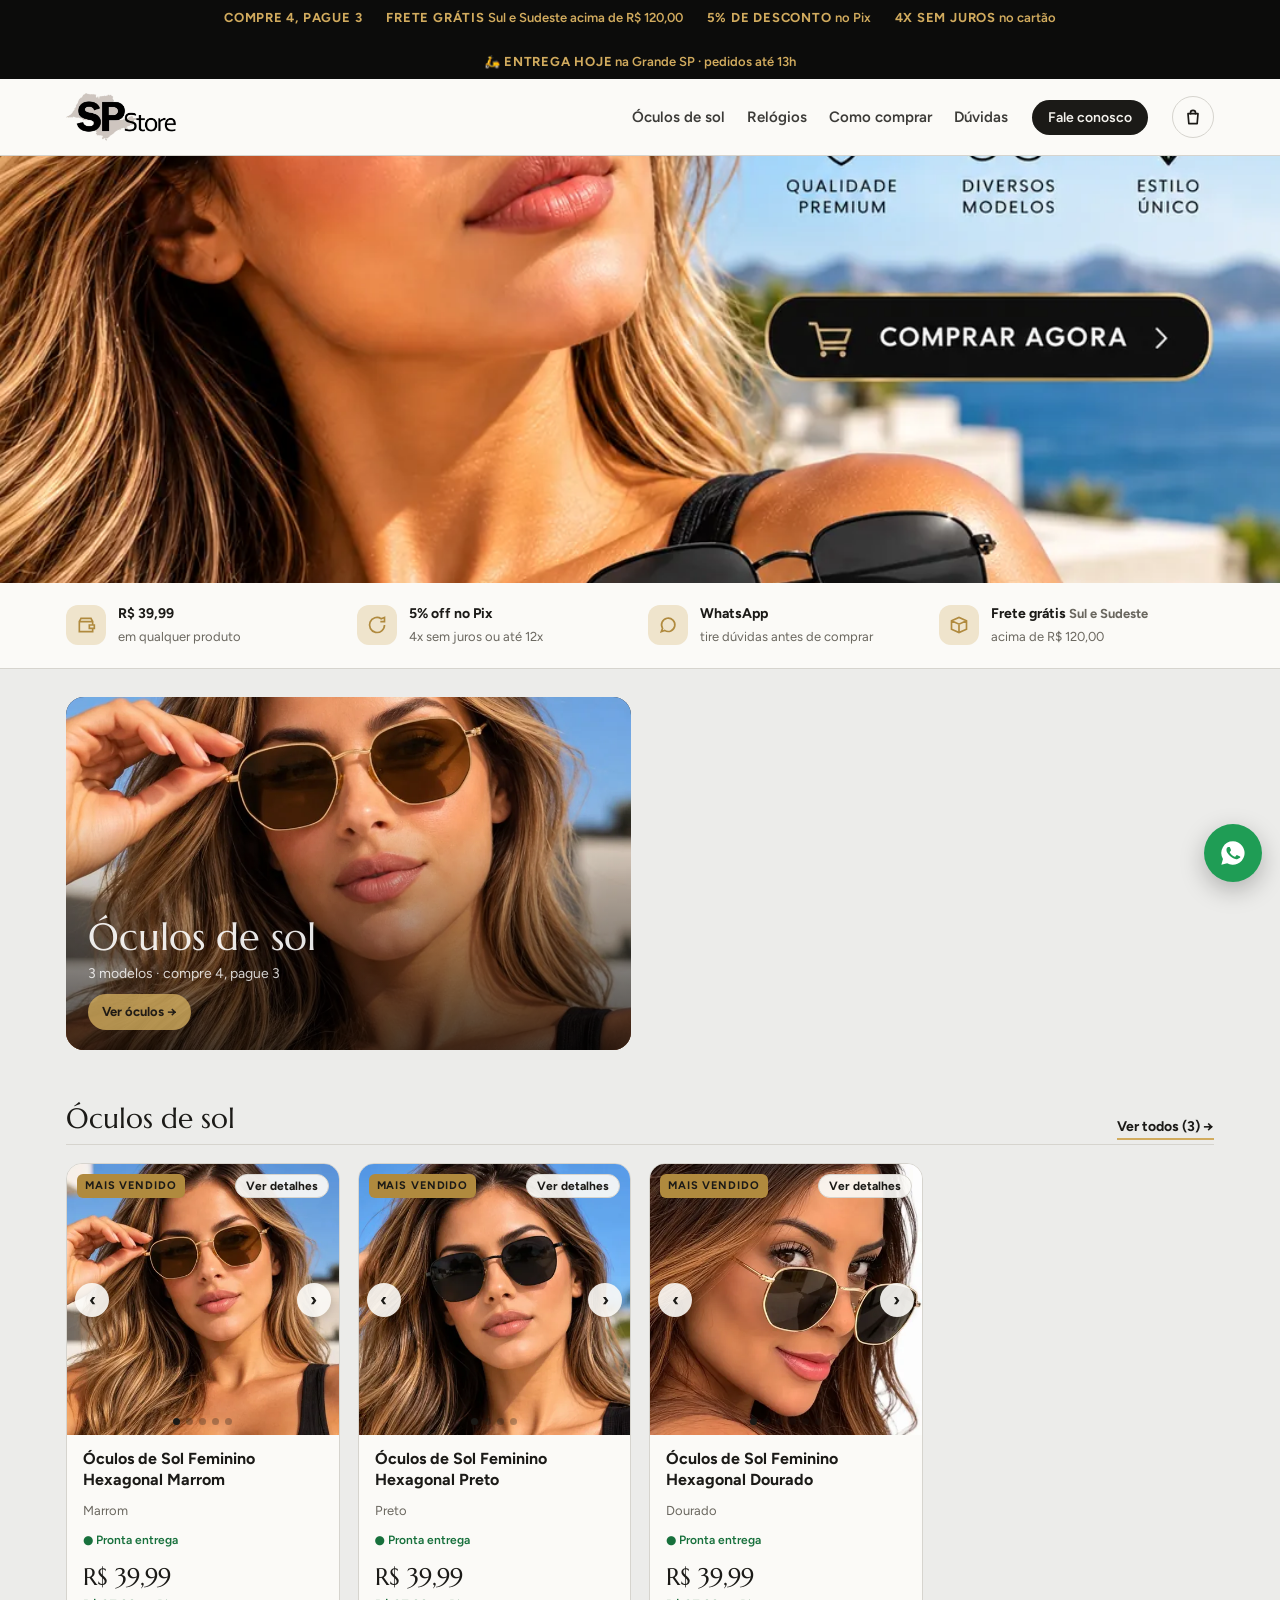
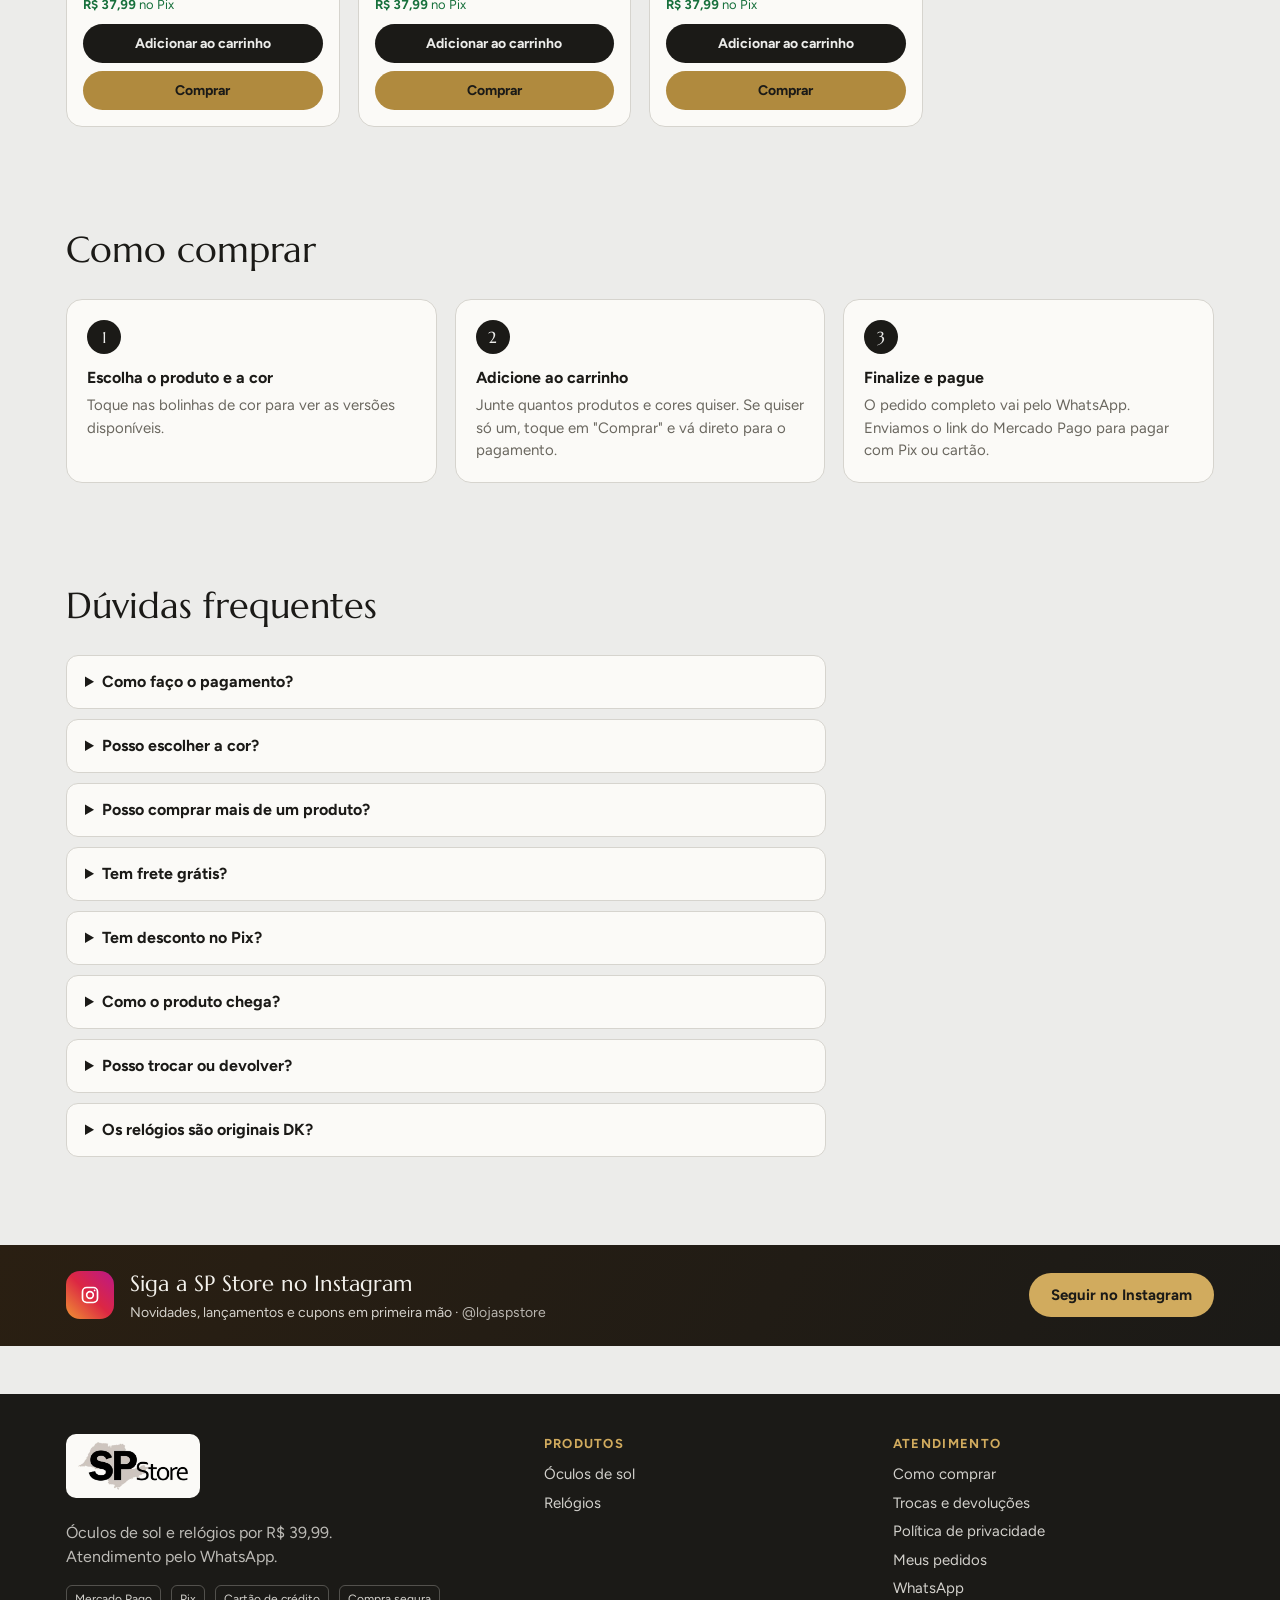
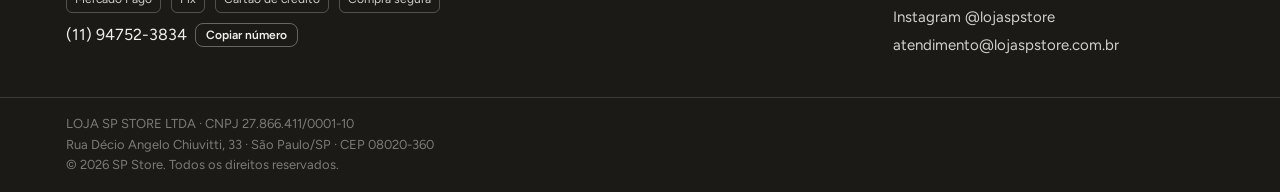
==== index.html @ 9c7d3100 "Corrige bloco preto vazio nas páginas sem banner (Óculos, Relógios) Co-Authored-By: Claude Opus 5.5 " ====
<!doctype html><html lang="pt-BR"><head><meta charset="utf-8"><meta name="viewport" content="width=device-width,initial-scale=1,viewport-fit=cover">
<title>SP Store · Óculos de sol e relógios femininos</title>
<meta name="google-site-verification" content="B6v3IkbSAvhs9wXTPbK4lom_cyYtGSuHYH7POgfs6L8" />
<meta name="description" content="Óculos de sol com proteção UV400 e relógios DK Original. Compre 4 e pague 3, 5% de desconto no Pix e frete grátis para Sul e Sudeste acima de R$ 120.">
<meta property="og:type" content="website">
<meta property="og:site_name" content="SP Store">
<link rel="icon" href="/favicon.ico" sizes="48x48">
<link rel="icon" type="image/png" href="/img/icone-192.png" sizes="192x192">
<link rel="apple-touch-icon" href="/img/icone-180.png">
<script type="application/ld+json">{"@context": "https://schema.org", "@graph": [{"@type": "Organization", "@id": "https://lojaspstore.com.br/#loja", "name": "SP Store", "alternateName": ["Loja SP Store", "SPSTORE"], "legalName": "LOJA SP STORE LTDA", "url": "https://lojaspstore.com.br/", "logo": "https://lojaspstore.com.br/img/icone-192.png", "image": "https://lojaspstore.com.br/img/logo.png", "email": "atendimento@lojaspstore.com.br", "telephone": "+55-11-94752-3834", "taxID": "27.866.411/0001-10", "address": {"@type": "PostalAddress", "streetAddress": "Rua Décio Angelo Chiuvitti, 33", "addressLocality": "São Paulo", "addressRegion": "SP", "postalCode": "08020-360", "addressCountry": "BR"}, "sameAs": ["https://www.instagram.com/lojaspstore/"]}, {"@type": "WebSite", "@id": "https://lojaspstore.com.br/#site", "name": "SP Store", "alternateName": "Loja SP Store", "url": "https://lojaspstore.com.br/", "inLanguage": "pt-BR", "publisher": {"@id": "https://lojaspstore.com.br/#loja"}}]}</script>
<meta property="og:title" content="SP Store · Óculos de sol e relógios femininos">
<meta property="og:description" content="Compre 4 e pague 3 · 5% off no Pix · Frete grátis Sul e Sudeste acima de R$ 120">
<meta property="og:image" content="https://lojaspstore.com.br/img/coleção-óculos_-estilo-ao-sol.webp">
<meta property="og:url" content="https://lojaspstore.com.br/">
<meta name="claude:viewport-fit-sides" content="cover">
<link rel="preconnect" href="https://fonts.googleapis.com"><link rel="preconnect" href="https://fonts.gstatic.com" crossorigin><link rel="preload" as="style" href="https://fonts.googleapis.com/css2?family=Marcellus&family=Figtree:wght@400;500;600;700&display=swap"><link rel="stylesheet" href="https://fonts.googleapis.com/css2?family=Marcellus&family=Figtree:wght@400;500;600;700&display=swap" media="print" onload="this.media='all'"><noscript><link rel="stylesheet" href="https://fonts.googleapis.com/css2?family=Marcellus&family=Figtree:wght@400;500;600;700&display=swap"></noscript>
<style>
/* Layout: estrutura de e-commerce (avisos > cabeçalho > banner > benefícios > vitrine > rodapé), identidade SP Store em cinza claro + dourado */
:root{
  --bg:#ececea; --surface:#fbfaf7; --ink:#1b1a17; --muted:#6a675f; --line:#d6d4ce;
  --gold:#b08a3e; --gold-soft:#efe4cc; --dark:#1b1a17; --on-dark:#f3f1ec; --wa:#1f9d55;
  --display:"Marcellus",Georgia,"Times New Roman",serif;
  --body:"Figtree",ui-sans-serif,system-ui,-apple-system,sans-serif;
}
@media (prefers-color-scheme:dark){:root:not([data-theme="light"]){
  --bg:#181816; --surface:#22211e; --ink:#efede7; --muted:#a29e94; --line:#36342f;
  --gold:#d1ab5e; --gold-soft:#3a3123; --dark:#0f0f0e; --on-dark:#f3f1ec; --wa:#2fbf6c; color-scheme:dark}}
:root[data-theme="dark"]{
  --bg:#181816; --surface:#22211e; --ink:#efede7; --muted:#a29e94; --line:#36342f;
  --gold:#d1ab5e; --gold-soft:#3a3123; --dark:#0f0f0e; --on-dark:#f3f1ec; --wa:#2fbf6c; color-scheme:dark}
*{box-sizing:border-box}
body{margin:0;background:var(--bg);color:var(--ink);font-family:var(--body);font-size:16px;line-height:1.5}
body::before{content:"";position:fixed;inset:0 0 auto;height:env(safe-area-inset-top,0px);z-index:10;background:#fbfaf7}
a{color:inherit}
.wrap{max-width:1180px;margin:0 auto;padding-left:max(16px,env(safe-area-inset-left,0px));padding-right:max(16px,env(safe-area-inset-right,0px))}
h1,h2,h3{font-family:var(--display);text-wrap:balance;margin:0}
:focus-visible{outline:2px solid var(--gold);outline-offset:2px}

/* avisos */
.ticker{overflow:hidden;background:#0c0c0b;color:#d1ab5e;font-size:13px;font-weight:600}
.ticker .wrap{display:flex;gap:24px;justify-content:center;flex-wrap:wrap;padding-block:8px;text-align:center}
@media (max-width:900px){.ticker .wrap{display:grid;place-items:center;min-height:36px;padding-block:6px}
  .ticker .wrap>span{grid-area:1/1;max-width:100%;opacity:0;visibility:hidden;transition:opacity .4s,visibility 0s .4s}
  .ticker .wrap>span.on{opacity:1;visibility:visible;transition:opacity .4s,visibility 0s}}
.ticker b{letter-spacing:.06em;text-transform:uppercase}

/* cabeçalho */
html{scroll-padding-top:130px}
.topo-fixo{position:sticky;top:0;z-index:9;transform:translateZ(0);-webkit-transform:translateZ(0);padding-top:env(safe-area-inset-top,0px);background:#0c0c0b}
header{background:#fbfaf7;color:#1b1a17;border-bottom:1px solid #d6d4ce}
header .wrap{display:flex;align-items:center;gap:24px;padding-block:14px}
.logo{display:flex;align-items:center;gap:10px;text-decoration:none}
.logo-mark{width:38px;height:38px;border-radius:50%;border:2px solid #d1ab5e;display:grid;place-items:center;font-family:var(--display);font-weight:400;font-size:14px;color:#d1ab5e}
.logo-name{font-family:var(--display);font-weight:400;font-size:22px;letter-spacing:.02em}
nav{display:flex;gap:22px;margin-left:auto;font-weight:600;font-size:15px}
nav a{text-decoration:none;opacity:.85}
nav a:hover{opacity:1;color:#8a6a2c}
.logo-img{height:48px;width:auto;display:block}
.logo-foot{display:inline-block;background:#fbfaf7;border-radius:10px;padding:8px 12px}
.cart-btn{background:#1b1a17;color:#f3f1ec;border:0;border-radius:999px;padding:9px 16px;font:600 14px var(--body);text-decoration:none;white-space:nowrap}
@media (max-width:720px){nav{display:none}.cart-btn{margin-left:auto}
@media (max-width:520px){header .wrap{gap:10px}.cart-btn{padding:8px 12px;font-size:13px}.logo-img{max-width:110px;height:auto}.ticker{font-size:12px}}
@media (max-width:370px){.cart-btn{display:none}.acct{margin-left:auto}}}

/* banner */
.hero{background:var(--dark);color:var(--on-dark);overflow:hidden}
.hero .wrap{display:grid;grid-template-columns:1.1fr 1fr;align-items:center;gap:32px;padding-block:48px 56px}
.eyebrow{font-size:12px;font-weight:700;letter-spacing:.14em;text-transform:uppercase;color:#d1ab5e}
.hero h1{font-size:clamp(36px,6vw,68px);line-height:1;font-weight:400;margin:12px 0 16px}
.hero h1 em{font-style:normal;color:#d1ab5e}
.hero p{max-width:44ch;opacity:.8;margin:0 0 24px}
.hero-ctas{display:flex;gap:12px;flex-wrap:wrap}
.btn{display:inline-flex;align-items:center;gap:8px;border-radius:999px;padding:13px 22px;font:700 15px var(--body);text-decoration:none;border:0;cursor:pointer}
.btn-gold{background:#d1ab5e;color:#1b1a17}
.btn-ghost{border:1.5px solid rgba(243,241,236,.4);color:var(--on-dark)}
.price-tag{position:relative;justify-self:center;width:min(360px,100%);aspect-ratio:1;border-radius:50%;background:radial-gradient(circle at 35% 30%,#3a3428,#1b1a17 70%);display:grid;place-items:center;max-width:100%}
.price-tag svg{width:72%}
.stamp{position:absolute;right:0;top:6%;background:#d1ab5e;color:#1b1a17;border-radius:50%;width:112px;height:112px;display:grid;place-items:center;text-align:center;font-family:var(--display);font-weight:400;line-height:1;transform:rotate(10deg)}
.stamp small{display:block;font:600 11px var(--body);letter-spacing:.08em;text-transform:uppercase}
.stamp span{font-size:26px}
@media (max-width:760px){.hero .wrap{grid-template-columns:1fr;padding-block:36px 40px}.price-tag{width:min(280px,100%)}.stamp{width:92px;height:92px}.stamp span{font-size:21px}}
.hero-img{display:block;background:var(--dark);line-height:0}
.hero-img img{display:block;width:100%;height:auto;max-width:100%}
/* espaço do banner reservado antes da imagem chegar (1920x640 no computador, 1080x1080 no celular): a página não pula */
.hero-img[hidden]{display:none}
.hero-img img[src]{aspect-ratio:3/1;object-fit:cover}
@media (max-width:760px){.hero-img img[src]{aspect-ratio:1/1}}

/* benefícios */
.perks{border-bottom:1px solid var(--line);background:var(--surface)}
.perks .wrap{display:grid;grid-template-columns:repeat(4,1fr);gap:16px;padding-block:20px}
.perk{display:flex;gap:12px;align-items:center}
.perk-ic{flex:none;width:40px;height:40px;border-radius:12px;background:var(--gold-soft);color:var(--gold);display:grid;place-items:center}
.perk b{display:block;font-size:14px}
.perk span{font-size:13px;color:var(--muted)}
@media (max-width:820px){.perks .wrap{grid-template-columns:repeat(2,1fr)}}
@media (max-width:420px){.perks .wrap{grid-template-columns:1fr}}

/* vitrine */
section.shop{padding-block:48px}
.sec-head{display:flex;justify-content:space-between;align-items:end;gap:16px;flex-wrap:wrap;margin-bottom:22px}
.sec-head h2{font-size:clamp(26px,3.4vw,36px);font-weight:400}
.nota{display:inline-flex;align-items:center;gap:4px;font-size:13px;color:var(--ink);text-decoration:none;font-weight:600;margin-top:-2px}
.nota small{color:var(--muted);font-weight:500}
.nota.g{font-size:14px;margin:2px 0 4px}
.st{color:#b08a3e;letter-spacing:1px}
.pd-av .av-top{display:flex;align-items:center;gap:12px;margin-bottom:10px}
.pd-av .av-top b{font-family:var(--display);font-weight:400;font-size:34px;line-height:1}
.pd-av .av-top span{display:grid}
.pd-av .av-top small{font-size:12px;color:var(--muted)}
.av-list{list-style:none;margin:0;padding:0;display:grid;gap:12px}
.av-list li{border-top:1px solid var(--line);padding-top:10px}
.av-list p{margin:4px 0;font-size:14px}
.av-list small{font-size:12px;color:var(--muted)}
.av-list .ok{color:#17703c}
.conf{padding-block:22px 0}
.conf .wrap{display:flex;gap:12px;flex-wrap:wrap}
.cf{flex:1 1 230px;display:flex;gap:12px;align-items:center;background:var(--surface);border:1px solid var(--line);border-radius:14px;padding:12px 14px}
.cf-ic{flex:none;width:40px;height:40px;border-radius:50%;background:var(--gold-soft);color:#8a6a2c;display:grid;place-items:center;font-weight:800;font-size:13px}
.cf-ic.ml{background:#fff159;color:#2d3277}
.cf-ic:not(.ml){font-size:16px}
.cf b{display:block;font-size:14px}
.cf span{font-size:13px;color:var(--muted)}
.cf a{color:var(--ink)}
.ig-band{background:linear-gradient(120deg,#2a1f12,#1b1a17);color:#f3f1ec;margin-top:40px}
.ig-band .wrap{display:flex;align-items:center;gap:16px;flex-wrap:wrap;padding-block:22px}
.ig-band .ig-ic{width:48px;height:48px;border-radius:14px;display:grid;place-items:center;background:linear-gradient(45deg,#f09433,#dc2743,#bc1888);color:#fff;flex:none}
.ig-band b{display:block;font-family:var(--display);font-weight:400;font-size:22px}
.ig-band span{font-size:14px;opacity:.85}
.ig-band .btn{margin-left:auto}
@media (max-width:640px){.ig-band .btn{margin-left:0;width:100%;justify-content:center}}
.ig-band+footer{margin-top:0}
.cats{padding-block:28px 0}
.cats .wrap{display:grid;grid-template-columns:1fr 1fr;gap:18px}
@media (max-width:640px){.cats .wrap{gap:10px}}
nav a[aria-current="page"]{color:#b08a3e}
/* banners da vitrine na página inicial (acima de Óculos e de Relógios) */
.hb2{grid-column:1/-1;display:grid;grid-template-columns:1fr 1fr;gap:16px;margin:4px 0 6px}
.hb2 a,.hb1{display:block;border-radius:16px;overflow:hidden;background:var(--dark);line-height:0}
.hb2 img{display:block;width:100%;height:auto;aspect-ratio:12/5;object-fit:cover}
.hb1{grid-column:1/-1;margin:4px 0 6px}
.hb1 img{display:block;width:100%;height:auto;aspect-ratio:16/5;object-fit:cover}
.hb2 a:hover img,.hb1:hover img{opacity:.94}
@media (max-width:760px){.hb2{grid-template-columns:1fr;gap:12px}.hb1 img{aspect-ratio:1/1}}
.cat-tile{position:relative;display:block;border-radius:18px;overflow:hidden;aspect-ratio:16/10;background:var(--dark);color:#fff;text-decoration:none;isolation:isolate}
@media (max-width:640px){.cat-tile{aspect-ratio:4/5;border-radius:14px}}
.cat-tile img{position:absolute;inset:0;width:100%;height:100%;object-fit:cover;z-index:-1;transition:transform .5s}
.cat-tile:hover img{transform:scale(1.04)}
.cat-tile::after{content:"";position:absolute;inset:0;background:linear-gradient(180deg,transparent 35%,rgba(0,0,0,.72));z-index:-1}
.cat-tile .ct{position:absolute;left:0;right:0;bottom:0;padding:20px 22px;display:grid;gap:4px}
@media (max-width:640px){.cat-tile .ct{padding:14px}}
.cat-tile b{font-family:var(--display);font-weight:400;font-size:clamp(22px,3.4vw,38px);line-height:1.1}
.cat-tile span{font-size:14px;opacity:.9}
.cat-tile .go{display:inline-flex;align-items:center;gap:6px;justify-self:start;margin-top:6px;background:#d1ab5e;color:#1b1a17;font-weight:700;font-size:13px;padding:8px 14px;border-radius:999px}
@media (max-width:640px){.cat-tile .go{font-size:12px;padding:6px 10px}.cat-tile span.n{display:none}}
.grp{grid-column:1/-1;display:flex;justify-content:space-between;align-items:end;gap:12px;flex-wrap:wrap;margin-top:18px;padding-bottom:4px;border-bottom:1px solid var(--line)}
.grp:first-child{margin-top:0}
.grp h3{font-family:var(--display);font-weight:400;font-size:clamp(22px,2.6vw,28px);margin:0}
.grp a,.ver-todos a,.vit-link{font-weight:700;font-size:14px;color:var(--ink);text-decoration:none;border-bottom:2px solid #d1ab5e;padding-bottom:1px}
.ver-todos{grid-column:1/-1;text-align:center;margin-top:4px}
.ver-todos a{display:inline-block;border:1.5px solid var(--ink);border-radius:999px;padding:10px 20px}
.ver-todos a:hover{background:var(--ink);color:var(--bg)}
.filters{display:flex;gap:8px;flex-wrap:wrap}
.chip{border:1.5px solid var(--line);background:transparent;color:var(--ink);border-radius:999px;padding:7px 14px;font:600 14px var(--body);cursor:pointer}
.chip[aria-pressed="true"]{background:var(--ink);color:var(--bg);border-color:var(--ink)}
.grid{display:grid;grid-template-columns:repeat(auto-fill,minmax(230px,1fr));gap:18px}
.card{background:var(--surface);border-radius:16px;overflow:hidden;display:flex;flex-direction:column;border:1px solid var(--line)}
.media{position:relative;aspect-ratio:1;max-width:100%;display:grid;place-items:center;background:linear-gradient(160deg,var(--bg),var(--surface))}
.media svg{width:72%;height:auto}
.media img{width:100%;height:100%;object-fit:cover}
.gal-btn{position:absolute;top:50%;transform:translateY(-50%);width:34px;height:34px;border-radius:50%;border:0;background:rgba(251,250,247,.9);color:#1b1a17;font:700 18px var(--body);cursor:pointer;display:grid;place-items:center;box-shadow:0 2px 8px rgba(0,0,0,.15)}
.gal-prev{left:8px}.gal-next{right:8px}
.gal-dots{position:absolute;bottom:10px;left:0;right:0;display:flex;justify-content:center;gap:6px}
.gal-dots i{width:7px;height:7px;border-radius:50%;background:rgba(27,26,23,.3)}
.gal-dots i.on{background:#1b1a17}
.badges{position:absolute;left:10px;top:10px;display:flex;gap:6px;flex-wrap:wrap}
.badge{background:var(--dark);color:var(--on-dark);font-size:11px;font-weight:700;letter-spacing:.08em;text-transform:uppercase;padding:4px 8px;border-radius:6px}
.badge.gold{background:var(--gold);color:#1b1a17}
.info{padding:14px 16px 16px;display:flex;flex-direction:column;gap:10px;flex:1}
.info h3{font-family:var(--body);font-size:16px;font-weight:700;line-height:1.3}
.variant{font-size:13px;color:var(--muted);min-height:20px}
.swatches{display:flex;gap:8px;flex-wrap:wrap}
.sw{width:26px;height:26px;border-radius:50%;border:2px solid var(--surface);box-shadow:0 0 0 1.5px var(--line);cursor:pointer;padding:0}
.sw[aria-pressed="true"]{box-shadow:0 0 0 2px var(--ink)}
.price{display:flex;align-items:baseline;gap:8px;margin-top:auto;font-variant-numeric:tabular-nums}
.price strong{font-family:var(--display);font-size:24px;font-weight:400}
.price span{font-size:13px;color:var(--muted)}
.buy{justify-content:center;background:var(--wa);color:#fff;padding:11px 16px;font-size:14px}

/* faixa secundária */
.band{background:var(--gold-soft)}
.band .wrap{display:flex;justify-content:space-between;align-items:center;gap:20px;flex-wrap:wrap;padding-block:32px}
.band h2{font-size:clamp(22px,3vw,30px);font-weight:400;max-width:26ch}
.band p{margin:6px 0 0;color:var(--muted)}

/* como comprar */
.steps{display:grid;grid-template-columns:repeat(3,1fr);gap:18px;counter-reset:s}
.step{background:var(--surface);border:1px solid var(--line);border-radius:16px;padding:20px}
.step::before{counter-increment:s;content:counter(s);display:grid;place-items:center;width:34px;height:34px;border-radius:50%;background:var(--ink);color:var(--bg);font-family:var(--display);font-weight:400;margin-bottom:12px}
.step b{display:block;margin-bottom:4px}
.step p{margin:0;color:var(--muted);font-size:15px}
@media (max-width:760px){.steps{grid-template-columns:1fr}}

/* rodapé */
footer{background:var(--dark);color:var(--on-dark);margin-top:48px}
footer .wrap{display:grid;grid-template-columns:1.4fr 1fr 1fr;gap:28px;padding-block:40px}
footer h3{font-family:var(--body);font-weight:700;margin:0 0 10px;font-size:13px;letter-spacing:.1em;text-transform:uppercase;color:#d1ab5e}
footer ul{list-style:none;margin:0;padding:0;display:grid;gap:6px;font-size:15px;opacity:.85}
footer a{text-decoration:none}
.wa-num{display:flex;gap:8px;align-items:center;flex-wrap:wrap;margin-top:10px}
.copy{background:transparent;border:1px solid rgba(243,241,236,.35);color:var(--on-dark);border-radius:8px;padding:4px 10px;font:600 12px var(--body);cursor:pointer}
.legal{border-top:1px solid rgba(243,241,236,.15)}
.legal .wrap{display:block;padding-block:16px;font-size:13px;opacity:.6}
@media (max-width:760px){footer .wrap{grid-template-columns:1fr}}

/* flutuante */
.fab{position:fixed;right:calc(18px + env(safe-area-inset-right,0px));bottom:calc(18px + env(safe-area-inset-bottom,0px));z-index:8;width:58px;height:58px;border-radius:50%;background:var(--wa);color:#fff;display:grid;place-items:center;box-shadow:0 8px 24px rgba(0,0,0,.25)}
@media (prefers-reduced-motion:no-preference){.card{transition:transform .2s}.card:hover{transform:translateY(-3px)}}

.combo{display:grid;grid-template-columns:1fr 1.2fr;gap:32px;align-items:center;background:var(--surface);border:1px solid var(--line);border-radius:20px;padding:28px}
.combo-art{aspect-ratio:16/10;max-width:100%;border-radius:14px;background:var(--dark);color:#d1ab5e;display:flex;align-items:center;justify-content:center;gap:16px;font-family:var(--display);font-size:clamp(22px,3vw,30px)}
.combo-art b{font-weight:400;font-size:1.6em}
@media (max-width:760px){.combo{grid-template-columns:1fr;padding:18px}}
.faq{display:grid;gap:10px;max-width:760px}
.faq details{background:var(--surface);border:1px solid var(--line);border-radius:12px;padding:14px 18px}
.faq summary{cursor:pointer;font-weight:700}
.faq p{margin:8px 0 0;color:var(--muted)}
.trust{display:flex;gap:10px;flex-wrap:wrap;margin-top:14px;font-size:12px}
.trust span{border:1px solid rgba(243,241,236,.3);border-radius:6px;padding:4px 8px;opacity:.85}
.stock{font-size:12px;font-weight:600;color:#17703c}
@media (prefers-color-scheme:dark){:root:not([data-theme="light"]) .stock{color:var(--wa)}}
:root[data-theme="dark"] .stock{color:var(--wa)}
@media (max-width:720px){.fab{bottom:calc(84px + env(safe-area-inset-bottom,0px))}
.mbar{position:fixed;left:0;right:0;bottom:0;z-index:8;background:var(--dark);color:var(--on-dark);display:flex;align-items:center;gap:12px;padding:10px max(16px,env(safe-area-inset-right,0px)) calc(10px + env(safe-area-inset-bottom,0px)) max(16px,env(safe-area-inset-left,0px))}
.mbar div{flex:1;font-size:13px;line-height:1.2}.mbar b{display:block;font-family:var(--display);font-size:18px;color:#d1ab5e}
body{padding-bottom:72px}}
@media (min-width:721px){.mbar{display:none}}

/* abrir produto */
.media{cursor:pointer}
.open{border:0;padding:0;margin:0;font:inherit;color:inherit;background:none;text-align:inherit;cursor:pointer}
.open:focus-visible{outline:2px solid var(--gold);outline-offset:2px}
.info h3 .open:hover{color:var(--gold)}
.see{position:absolute;right:10px;top:10px;font:700 12px var(--body);color:#1b1a17;background:rgba(251,250,247,.92);border:1px solid var(--line);border-radius:999px;padding:4px 10px;cursor:pointer}

/* janela do produto */
dialog.pd{border:0;padding:0;margin:auto;width:min(900px,calc(100% - 24px));max-height:calc(100dvh - 24px);border-radius:20px;background:var(--surface);color:var(--ink);overflow:auto;box-shadow:0 24px 60px rgba(0,0,0,.35)}
dialog.pd::backdrop{background:rgba(12,12,11,.6)}
.pd-in{display:grid;grid-template-columns:1.05fr 1fr}
.pd-gal{min-width:0;display:flex;flex-direction:column}
.pd-art{position:relative;aspect-ratio:1;background:linear-gradient(160deg,var(--bg),var(--surface));display:grid;place-items:center;overflow:hidden}
.pd-art img{width:100%;height:100%;object-fit:cover;display:block}
.pd-art svg{width:70%;height:auto}
.pd-thumbs{display:flex;gap:8px;padding:10px 12px;overflow-x:auto}
.pd-thumbs button{flex:none;width:58px;height:58px;border-radius:10px;border:2px solid transparent;padding:0;overflow:hidden;cursor:pointer;background:var(--bg)}
.pd-thumbs button[aria-pressed="true"]{border-color:var(--ink)}
.pd-thumbs img{width:100%;height:100%;object-fit:cover;display:block}
.pd-body{padding:28px 26px 24px;display:flex;flex-direction:column;gap:12px;min-width:0}
.pd-body h2{font-size:clamp(24px,3vw,32px);font-weight:400;line-height:1.15;padding-right:40px}
.pd-desc-box{border-top:1px solid var(--line);padding-top:14px;margin-top:6px}
.pd-desc-box h3{font-family:var(--body);font-size:12px;font-weight:700;letter-spacing:.1em;text-transform:uppercase;color:var(--muted);margin:0 0 8px}
.pd-desc{margin:0;color:var(--muted);font-size:15px;white-space:pre-line}
.pd-label{font-size:13px;font-weight:700}
.pd-label span{font-weight:400;color:var(--muted)}
.pd-lt{grid-column:1/-1;border-top:1px solid var(--line);padding:20px 26px 26px}
.pd-lt h3{font-size:20px;font-weight:400;margin:0 0 14px}
.pd-lt-grid{display:grid;grid-template-columns:repeat(4,minmax(0,1fr));gap:12px}
.lt-card{display:flex;flex-direction:column;gap:6px;min-width:0}
.lt-open{display:flex;flex-direction:column;gap:6px;padding:0;border:0;background:none;color:inherit;font:inherit;text-align:left;cursor:pointer}
.lt-img{aspect-ratio:1;border-radius:12px;overflow:hidden;background:linear-gradient(160deg,var(--bg),var(--surface));display:grid;place-items:center}
.lt-img img{width:100%;height:100%;object-fit:cover;display:block}
.lt-img svg{width:70%;height:auto}
.lt-nome{font-size:13px;line-height:1.3;display:-webkit-box;-webkit-line-clamp:2;-webkit-box-orient:vertical;overflow:hidden;min-height:34px}
.lt-preco{font-weight:700;font-size:15px}
.lt-add{margin-top:auto;border:1px solid var(--ink);background:transparent;color:var(--ink);border-radius:999px;padding:8px 10px;font:inherit;font-size:13px;font-weight:700;cursor:pointer}
.lt-add.ok{background:var(--ink);color:var(--surface)}
@media (max-width:760px){.pd-lt{padding:16px 16px calc(20px + env(safe-area-inset-bottom,0px))}.pd-lt-grid{grid-template-columns:repeat(2,minmax(0,1fr))}}
.pd .sw{width:36px;height:36px}
.pd .price strong{font-size:30px}
.pd .buy{padding:14px 18px;font-size:16px;margin-top:4px}
.pd-close{position:absolute;right:12px;top:12px;z-index:3;width:40px;height:40px;border-radius:50%;border:1px solid var(--line);background:var(--surface);color:var(--ink);display:grid;place-items:center;cursor:pointer}
@media (max-width:720px){
  dialog.pd{width:100%;max-width:100%;max-height:94dvh;margin:auto 0 0;border-radius:20px 20px 0 0}
  .pd-in{grid-template-columns:1fr}
  .pd-art svg{width:56%}
  .pd-body{padding:18px 16px calc(20px + env(safe-area-inset-bottom,0px))}
}
body.locked{overflow:hidden}

/* carrinho */
.bag{position:relative;flex:none;width:42px;height:42px;border-radius:50%;border:1.5px solid #d6d4ce;background:#fbfaf7;color:#1b1a17;display:grid;place-items:center;cursor:pointer;padding:0}
.bag:hover{border-color:#b08a3e}
.bag-n{position:absolute;top:-5px;right:-5px;min-width:20px;height:20px;padding:0 5px;border-radius:999px;background:#b08a3e;color:#fff;font:700 11px/20px var(--body);text-align:center}
.bag-n.pop{animation:pop .35s ease}
@keyframes pop{50%{transform:scale(1.35)}}
.actions{display:grid;gap:8px}
.add{justify-content:center;background:var(--ink);color:var(--bg);padding:11px 16px;font-size:14px}
.add.ok{background:var(--gold);color:#1b1a17}
.buy-alt{background:transparent;color:var(--wa);border:1.5px solid var(--wa);padding:9.5px 16px}
.pixp,.price .pixp{color:#17703c;font-size:13px}.pixp b{font-weight:700}
.fp{border:1px solid var(--line);border-radius:12px;padding:12px 14px;display:grid;grid-template-columns:minmax(0,1fr);min-width:0;max-width:100%;box-sizing:border-box;gap:8px;margin-top:2px}
.fp label{font-size:13px;font-weight:700}
.fp-row{display:flex;gap:8px}
.fp-in{flex:1;min-width:0;width:100%;box-sizing:border-box;border:1px solid var(--line);border-radius:10px;padding:11px 12px;font:16px var(--body);background:var(--surface);color:var(--ink)}
.fp-in:focus{outline:2px solid var(--ink);outline-offset:1px}
.fp-go{flex:none;border:0;border-radius:10px;padding:0 16px;font:700 14px var(--body);background:var(--ink);color:var(--surface);cursor:pointer}
.fp-sei{font-size:12px;color:var(--muted);justify-self:start}
.fp-ops{list-style:none;margin:2px 0 0;padding:0;display:grid;gap:6px}
.fp-ops li{display:flex;justify-content:space-between;align-items:center;gap:10px;padding:9px 0;border-top:1px solid var(--line);font-size:14px}
.fp-ops li span{display:grid;gap:2px;min-width:0}
.fp-ops small{font-size:12px;color:var(--muted)}
.fp-ops strong{white-space:nowrap}
.fp-ops strong.free{color:#17703c}
.fp-nota{margin:0;font-size:12px;color:var(--muted)}
.fp-err{margin:0;font-size:13px;color:#b42318}
.fp-wait{margin:0;font-size:13px;color:var(--muted);display:flex;align-items:center;gap:8px}
.fp-spin{width:14px;height:14px;border:2px solid var(--line);border-top-color:var(--ink);border-radius:50%;animation:fpgira .8s linear infinite}
@keyframes fpgira{to{transform:rotate(360deg)}}
.pd-perks{list-style:none;margin:10px 0 4px;padding:12px 14px;display:grid;gap:6px;font-size:14px;background:var(--gold-soft);border-radius:12px}
.pd-perks li::before{content:"✓";color:#17703c;font-weight:700;margin-right:8px}
.pd-perks a{color:inherit}
.fg-bar{display:grid;gap:6px;margin-bottom:12px;font-size:14px}
.fg-track{height:8px;border-radius:99px;background:var(--line);overflow:hidden}
.fg-track span{display:block;height:100%;background:#1f9d55;border-radius:99px;transition:width .3s}
.ci-de{font-family:var(--body);font-weight:500;font-size:12px;color:var(--muted);margin-right:6px}
.ci-promo{font-size:12px;font-weight:700;color:#17703c;margin-top:4px}
.promo-bar{background:var(--gold-soft);border-radius:10px;padding:9px 12px;font-size:14px;margin-bottom:10px}
.cart-pix{text-align:right;font-size:14px;color:#17703c;margin:-6px 0 10px}
footer .empresa{font-size:13px;opacity:.75;line-height:1.6}
.card .price{flex-wrap:wrap;row-gap:0;column-gap:6px}
.card .price s.de{flex-basis:100%;margin:0}
.card .price strong{white-space:nowrap}
.card .price .pixp{flex-basis:100%}
.price s.de{color:var(--muted);font-size:13px;margin-right:6px;font-weight:500}
.badge.off{background:#c0392b;color:#fff}
.buy-now{justify-content:center;background:var(--gold);color:#1b1a17;padding:11px 16px;font-size:14px}
.pd .buy-now{padding:14px 18px;font-size:16px;margin-top:0}
.pd .add{padding:14px 18px;font-size:16px;margin-top:4px}
.pd .buy-alt{padding:12.5px 18px;font-size:15px;margin-top:0}

dialog.cart{border:0;padding:0;margin:0 0 0 auto;width:min(420px,100%);max-width:100%;height:100dvh;max-height:100dvh;background:var(--surface);color:var(--ink);box-shadow:-12px 0 40px rgba(0,0,0,.3)}
dialog.cart[open]{display:flex;flex-direction:column}
dialog.cart::backdrop{background:rgba(12,12,11,.55)}
.cart-head{position:relative;padding:calc(20px + env(safe-area-inset-top,0px)) 20px 16px;border-bottom:1px solid var(--line)}
.cart-head h2{font-size:26px;font-weight:400}
.cart-head p{margin:2px 0 0;font-size:13px;color:var(--muted)}
.cart-head .pd-close{top:calc(14px + env(safe-area-inset-top,0px))}
.cart-list{flex:1;overflow:auto;padding:6px 20px}
.ci{display:grid;grid-template-columns:72px 1fr;gap:12px;padding:14px 0;border-bottom:1px solid var(--line)}
.ci:last-child{border-bottom:0}
.ci-img{width:72px;height:72px;border-radius:12px;overflow:hidden;background:linear-gradient(160deg,var(--bg),var(--surface));display:grid;place-items:center}
.ci-img img{width:100%;height:100%;object-fit:cover;display:block}
.ci-img svg{width:80%;height:auto}
.ci-top{display:flex;justify-content:space-between;gap:8px;align-items:start}
.ci b{font-size:14px;line-height:1.3}
.ci-cor{font-size:13px;color:var(--muted)}
.ci-rm{flex:none;border:0;background:none;color:var(--muted);cursor:pointer;padding:2px;border-radius:6px;display:grid;place-items:center}
.ci-rm:hover{color:var(--ink)}
.ci-bot{display:flex;justify-content:space-between;align-items:center;gap:8px;margin-top:8px}
.ci-bot strong{font-family:var(--display);font-weight:400;font-size:18px;font-variant-numeric:tabular-nums}
.qty{display:inline-flex;align-items:center;border:1.5px solid var(--line);border-radius:999px}
.qty button{width:32px;height:32px;border:0;background:none;color:var(--ink);font:700 17px var(--body);cursor:pointer;border-radius:50%;display:grid;place-items:center}
.qty button:disabled{opacity:.3;cursor:default}
.qty span{min-width:24px;text-align:center;font-weight:700;font-size:14px;font-variant-numeric:tabular-nums}
.cart-foot{border-top:1px solid var(--line);padding:16px 20px calc(18px + env(safe-area-inset-bottom,0px));display:grid;gap:10px;background:var(--surface)}
.cart-tot{display:flex;justify-content:space-between;align-items:baseline}
.cart-tot span{color:var(--muted);font-size:14px}
.cart-tot strong{font-family:var(--display);font-weight:400;font-size:28px;font-variant-numeric:tabular-nums}
.cart-foot .buy{padding:14px 18px;font-size:16px}
.cart-note{margin:0;font-size:13px;color:var(--muted);text-align:center}
.cart-sent{background:var(--gold-soft);border-radius:12px;padding:10px 12px;font-size:13px;display:flex;justify-content:space-between;align-items:center;gap:10px}
.link-btn{border:0;background:none;padding:0;font:700 13px var(--body);color:var(--ink);text-decoration:underline;cursor:pointer}
.cart-more{justify-content:center;background:transparent;color:var(--ink);border:1.5px solid var(--line);padding:11px 16px;font-size:14px}
.cart-empty{text-align:center;padding:48px 8px;color:var(--muted)}
.cart-empty svg{color:var(--line);margin-bottom:8px}
.cart-empty b{display:block;color:var(--ink);font-size:17px;margin-bottom:4px}

.acct{flex:none;width:42px;height:42px;border-radius:50%;border:1.5px solid #d6d4ce;background:#fbfaf7;color:#1b1a17;display:grid;place-items:center;text-decoration:none}
.acct:hover{border-color:#b08a3e}
.acct.on{background:#1b1a17;color:#d1ab5e;border-color:#1b1a17}
.so-site{display:none}
body.pag-site .so-site{display:revert}
body.pag-site .acct{display:grid}
body.pag-site .so-wa{display:none}
.cart-wa{font-size:13px;text-align:center;color:var(--muted)}
.cart-wa a{color:var(--wa);font-weight:700}
.toast{position:fixed;left:50%;bottom:calc(24px + env(safe-area-inset-bottom,0px));z-index:30;transform:translate(-50%,16px);opacity:0;pointer-events:none;background:#1b1a17;color:#f3f1ec;border-radius:14px;padding:10px 10px 10px 16px;display:flex;align-items:center;gap:14px;font-size:14px;box-shadow:0 10px 30px rgba(0,0,0,.3);width:max-content;max-width:calc(100% - 32px);transition:opacity .2s,transform .2s}
.toast.show{opacity:1;transform:translate(-50%,0);pointer-events:auto}
.toast button{border:0;border-radius:999px;background:#d1ab5e;color:#1b1a17;font:700 13px var(--body);padding:8px 14px;cursor:pointer;white-space:nowrap}
@media (max-width:720px){.toast{bottom:calc(84px + env(safe-area-inset-bottom,0px))}}
</style>

<div class="topo-fixo">
<div class="ticker"><div class="wrap">
  <span class="js-promo-on"><b class="js-promo">Compre 4, pague 3</b></span>
  <span class="js-fg-on"><b>Frete grátis</b><span class="js-fg-reg"> Sul e Sudeste</span> acima de <span class="js-fg">R$ 120,00</span></span>
  <span class="js-pix-on"><b><span class="js-pixp">5</span>% de desconto</b> no Pix</span>
  <span class="js-parc-on"><b class="js-parc3">4x sem juros</b> no cartão</span>
  <span class="js-moto-on"><b>🛵 Entrega hoje</b> na Grande SP · pedidos <span class="js-moto">até 13h</span></span>
</div></div>

<header><div class="wrap">
  <a class="logo" href="/" aria-label="SP Store, início"><img class="logo-img" src="/img/logo-site.webp" width="400" height="175" alt="SP Store"></a>
  <nav aria-label="Categorias">
    <a href="/oculos" data-cat-link="oculos">Óculos de sol</a>
    <a href="/relogios" data-cat-link="relogios">Relógios</a>
    <a href="#como-comprar">Como comprar</a>
    <template id="kit-oculto-menu"><a href="#combo">Kits</a></template><!-- KIT oculto: para voltar, tire o link de dentro do <template> -->
    <a href="#duvidas">Dúvidas</a>
  </nav>
  <a class="cart-btn" href="https://wa.me/5511947523834?text=Ol%C3%A1!%20Vim%20pelo%20site%20da%20SP%20Store." target="_blank" rel="noopener">Fale conosco</a>
  <a class="acct so-site" id="acct" href="/conta.html" aria-label="Minha conta" title="Minha conta"><svg width="20" height="20" viewBox="0 0 24 24" fill="none" stroke="currentColor" stroke-width="2" stroke-linecap="round" stroke-linejoin="round"><circle cx="12" cy="8" r="4"/><path d="M4 21a8 8 0 0 1 16 0"/></svg></a>
  <button class="bag" id="bag-btn" type="button" aria-label="Abrir carrinho"><svg width="20" height="20" viewBox="0 0 24 24" fill="none" stroke="currentColor" stroke-width="2" stroke-linecap="round" stroke-linejoin="round"><path d="M6 8h12l-1 12H7z"/><path d="M9 8V7a3 3 0 0 1 6 0v1"/></svg><span class="bag-n" id="bag-n" hidden>0</span></button>
</div></header>
</div>

<main id="conteudo">
<section class="hero" id="topo"><div class="wrap">
  <div>
    <div class="eyebrow" id="hero-eyebrow">Óculos de sol e relógios</div>
    <h1><span id="hero-titulo">Estilo pra todo dia por</span> <em class="js-preco">R$&nbsp;29,99</em></h1>
    <p id="hero-texto">Óculos hexagonal e aviador, relógios DK Original analógicos, digital e formato gota. Escolha a cor e finalize a compra pelo WhatsApp.</p>
    <div class="hero-ctas">
      <a class="btn btn-gold" href="#vitrine">Ver produtos</a>
      <a class="btn btn-ghost" href="#como-comprar">Como comprar</a>
    </div>
  </div>
  <div class="price-tag" aria-hidden="true">
    <svg viewBox="0 0 200 90"><g fill="none" stroke="#d1ab5e" stroke-width="4"><path d="M20 30 L45 18 L75 18 L90 30 L82 62 L58 72 L30 66 Z" fill="#5a4022" fill-opacity=".85"/><path d="M180 30 L155 18 L125 18 L110 30 L118 62 L142 72 L170 66 Z" fill="#5a4022" fill-opacity=".85"/><path d="M90 32 Q100 24 110 32"/><path d="M20 30 L4 26 M180 30 L196 26"/></g></svg>
    <div class="stamp"><div><small>tudo por</small><span id="stamp-preco">29,99</span></div></div>
  </div>
</div></section>
<a class="hero-img" id="hero-img" href="#vitrine" hidden><picture><source media="(max-width:760px)" id="hero-img-m"><img id="hero-img-d" alt=""></picture></a>

<div class="perks"><div class="wrap">
  <div class="perk"><div class="perk-ic"><svg width="20" height="20" viewBox="0 0 24 24" fill="none" stroke="currentColor" stroke-width="2"><path d="M20 12V8H4v12h16v-4M4 8l2-4h12l2 4M16 12h6v4h-6z"/></svg></div><div><b class="js-preco">R$ 29,99</b><span>em qualquer produto</span></div></div>
  <div class="perk"><div class="perk-ic"><svg width="20" height="20" viewBox="0 0 24 24" fill="none" stroke="currentColor" stroke-width="2"><path d="M21 12a9 9 0 1 1-4-7.5L21 3v5h-5"/></svg></div><div><b class="js-pix-on"><i class="js-pixp" style="font-style:normal">5</i>% off no Pix</b><span class="js-parc">4x sem juros ou até 12x</span></div></div>
  <div class="perk"><div class="perk-ic"><svg width="20" height="20" viewBox="0 0 24 24" fill="none" stroke="currentColor" stroke-width="2"><path d="M4 20l1.5-4A8 8 0 1 1 8 18.5z"/></svg></div><div><b>WhatsApp</b><span>tire dúvidas antes de comprar</span></div></div>
  <div class="perk"><div class="perk-ic"><svg width="20" height="20" viewBox="0 0 24 24" fill="none" stroke="currentColor" stroke-width="2"><path d="M3 7l9-4 9 4v10l-9 4-9-4zM3 7l9 4 9-4M12 11v10"/></svg></div><div><b class="js-fg-on">Frete grátis<span class="js-fg-reg"> Sul e Sudeste</span></b><span class="js-fg-on">acima de <span class="js-fg">R$ 120,00</span></span></div></div>
</div></div>

<section class="cats" id="categorias" aria-label="Categorias"><div class="wrap" id="cats"><div class="cat-tile" aria-hidden="true"></div><div class="cat-tile" aria-hidden="true"></div></div></section>
<script>if(window.__CAT)document.getElementById("categorias").hidden=true</script>

<section class="conf" id="confianca" hidden aria-label="Por que comprar na SP Store"><div class="wrap" id="conf"></div></section>

<section class="shop" id="vitrine"><div class="wrap">
  <div class="sec-head">
    <h2 id="vit-titulo">Nossos produtos</h2>
    <div class="filters" id="vit-links"></div>
  </div>
  <div class="grid" id="grid"></div>
</div></section>

<!-- KIT oculto: para voltar, tire a seção de dentro do <template> -->
<template id="kit-oculto"><section class="shop" id="combo"><div class="wrap">
  <div class="combo">
    <div class="combo-art" aria-hidden="true"><span>Óculos</span><b>+</b><span>Relógio</span></div>
    <div>
      <div class="eyebrow" style="color:var(--gold)">Compre junto</div>
      <h2 style="font-size:clamp(26px,3.4vw,36px);margin:8px 0 6px">Kit óculos + relógio</h2>
      <p style="margin:0 0 16px;color:var(--muted)">Escolha um óculos e um relógio e leve os dois por <span class="js-kit">R$ 59,98</span>. Ótima opção de presente.</p>
      <div class="price"><strong class="js-kit">R$ 59,98</strong><span>2 itens · Pix ou cartão</span></div>
      <a class="btn buy" style="margin-top:14px;display:inline-flex" href="https://wa.me/5511947523834?text=Ol%C3%A1!%20Quero%20o%20kit%20%C3%B3culos%20%2B%20rel%C3%B3gio%20da%20SP%20Store." target="_blank" rel="noopener">Quero o kit no WhatsApp</a>
    </div>
  </div>
</div></section></template>

<section class="shop" id="como-comprar"><div class="wrap">
  <div class="sec-head"><h2>Como comprar</h2></div>
  <div class="steps">
    <div class="step"><b>Escolha o produto e a cor</b><p>Toque nas bolinhas de cor para ver as versões disponíveis.</p></div>
    <div class="step"><b>Adicione ao carrinho</b><p>Junte quantos produtos e cores quiser. Se quiser só um, toque em "Comprar" e vá direto para o pagamento.</p></div>
    <div class="step so-wa"><b>Finalize e pague</b><p>O pedido completo vai pelo WhatsApp. Enviamos o link do Mercado Pago para pagar com Pix ou cartão.</p></div>
    <div class="step so-site"><b>Pague no site</b><p>Pix com desconto ou cartão em <span class="js-parc2">até 4x sem juros (ou até 12x)</span>, direto no site e com segurança do Mercado Pago. Você acompanha o pedido e o rastreio na sua conta.</p></div>
  </div>
</div></section>


<section class="shop" id="duvidas"><div class="wrap">
  <div class="sec-head"><h2>Dúvidas frequentes</h2></div>
  <div class="faq">
    <details class="so-site"><summary>Como faço o pagamento?</summary><p>No carrinho, toque em "Finalizar compra", crie sua conta (ou entre) e pague com Pix ou cartão de crédito direto no site. O pagamento é processado pelo Mercado Pago e você não precisa ter conta lá.</p></details>
    <details class="so-site"><summary>Como acompanho meu pedido?</summary><p>Entre em "Minha conta" (o ícone de pessoa no topo do site). Lá aparecem todos os seus pedidos, o status e o código de rastreio. Você também recebe cada atualização por e-mail.</p></details>
    <details class="so-wa"><summary>Como faço o pagamento?</summary><p>Depois que você envia o pedido pelo WhatsApp, enviamos um link do Mercado Pago. Você paga com Pix ou cartão de crédito.</p></details>
    <details><summary>Posso escolher a cor?</summary><p>Sim. Toque nas bolinhas de cor no produto e a cor escolhida vai junto para o carrinho e para a mensagem do WhatsApp.</p></details>
    <details><summary>Posso comprar mais de um produto?</summary><p>Sim. Adicione tudo ao carrinho, ajuste as quantidades e finalize o pedido de uma vez pelo WhatsApp.</p></details>
    <details><summary>Tem frete grátis?</summary><p>Sim! Para entregas<span class="js-fg-reg"> no <b>Sul e Sudeste</b></span>, o frete é grátis em compras acima de <span class="js-fg">R$ 120,00</span>. Nos outros casos, o valor é calculado pelo seu CEP na finalização, com Correios ou Jadlog.</p></details>
    <details class="js-pix-on"><summary>Tem desconto no Pix?</summary><p>Sim, <span class="js-pixp">5</span>% de desconto nos produtos pagando com Pix. O desconto já aparece na hora do pagamento.</p></details>
    <details><summary>Como o produto chega?</summary><p>Cada item vai em caixa protegida, pelos Correios ou Jadlog. Você escolhe a entrega na finalização e recebe o código de rastreio por e-mail e em "Minha conta".</p></details>
    <details><summary>Posso trocar ou devolver?</summary><p>Sim. Você tem até 7 dias depois de receber para trocar ou devolver, e 90 dias em caso de defeito. Veja a <a href="/trocas.html">política de trocas e devoluções</a>.</p></details>
    <details><summary>Os relógios são originais DK?</summary><p>Sim, são da linha DK Original, com máquina quartz.</p></details>
  </div>
</div></section>
<section class="ig-band js-ig-on" hidden><div class="wrap">
  <div class="ig-ic"><svg width="20" height="20" viewBox="0 0 24 24" fill="none" stroke="currentColor" stroke-width="2" aria-hidden="true"><rect x="3" y="3" width="18" height="18" rx="5"/><circle cx="12" cy="12" r="4"/><circle cx="17.5" cy="6.5" r="1" fill="currentColor" stroke="none"/></svg></div>
  <div><b>Siga a SP Store no Instagram</b><span>Novidades, lançamentos e cupons em primeira mão · <span class="js-ig-user">@spstore</span></span></div>
  <a class="btn btn-gold js-ig-link" href="#" target="_blank" rel="noopener">Seguir no Instagram</a>
</div></section>
</main>
<footer id="contato">
  <div class="wrap">
    <div>
      <a class="logo logo-foot" href="/"><img class="logo-img" src="/img/logo-site.webp" width="400" height="175" alt="SP Store"></a>
      <p style="opacity:.75;max-width:36ch">Óculos de sol e relógios por <span class="js-preco">R$ 29,99</span>. Atendimento pelo WhatsApp.</p>
      <div class="trust"><span>Mercado Pago</span><span>Pix</span><span>Cartão de crédito</span><span>Compra segura</span></div>
      <div class="wa-num"><span id="wa-text">(11) 94752-3834</span><button class="copy" id="copy-wa" type="button">Copiar número</button></div>
    </div>
    <div><h3>Produtos</h3><ul>
      <li><a href="/oculos">Óculos de sol</a></li>
      <li><a href="/relogios">Relógios</a></li>
    </ul></div>
    <div><h3>Atendimento</h3><ul>
      <li><a href="#como-comprar">Como comprar</a></li>
      <li><a href="/trocas.html">Trocas e devoluções</a></li>
      <li><a href="/privacidade.html">Política de privacidade</a></li>
      <li><a href="/conta.html">Meus pedidos</a></li>
      <li><a href="https://wa.me/5511947523834" target="_blank" rel="noopener">WhatsApp</a></li>
      <li class="js-ig-on" hidden><a class="js-ig-link" href="#" target="_blank" rel="noopener">Instagram <span class="js-ig-user"></span></a></li>
      <li><a class="js-mail" href="mailto:atendimento@lojaspstore.com.br">atendimento@lojaspstore.com.br</a></li>
    </ul></div>
  </div>
  <div class="legal"><div class="wrap"><span class="empresa"><span class="js-razao">LOJA SP STORE LTDA</span> · CNPJ <span class="js-cnpj">27.866.411/0001-10</span><br><span class="js-end">Rua Décio Angelo Chiuvitti, 33 · São Paulo/SP · CEP 08020-360</span><br>© 2026 SP Store. Todos os direitos reservados.</span></div></div>
</footer>

<div class="mbar"><div>Tudo por<b class="js-preco">R$ 29,99</b></div><a class="btn btn-gold" href="#vitrine" id="mbar-cta" style="padding:10px 18px">Ver produtos</a></div>
<a class="fab" href="https://wa.me/5511947523834?text=Ol%C3%A1!%20Vim%20pelo%20site%20da%20SP%20Store." target="_blank" rel="noopener" aria-label="Falar no WhatsApp">
  <svg width="28" height="28" viewBox="0 0 24 24" fill="currentColor"><path d="M12 2a10 10 0 0 0-8.6 15.1L2 22l5-1.3A10 10 0 1 0 12 2zm5.3 14.1c-.2.6-1.3 1.2-1.8 1.2-.5.1-1 .1-3.3-.8-2.8-1.2-4.6-4-4.7-4.2-.1-.2-1.1-1.5-1.1-2.9s.7-2 1-2.3c.3-.3.6-.3.8-.3h.6c.2 0 .4 0 .6.5l.8 2c.1.2.1.4 0 .6l-.4.6-.4.5c-.1.1-.3.3-.1.6.2.3.8 1.3 1.7 2.1 1.2 1 2.1 1.4 2.4 1.5.3.1.5.1.7-.1l.9-1.1c.2-.3.4-.2.7-.1l1.9.9c.3.1.5.2.5.3.1.2.1.7-.1 1.3z"/></svg>
</a>

<dialog class="pd" id="pd" aria-labelledby="pd-name">
  <button class="pd-close" id="pd-close" type="button" aria-label="Fechar"><svg width="18" height="18" viewBox="0 0 24 24" fill="none" stroke="currentColor" stroke-width="2.4" stroke-linecap="round"><path d="M6 6l12 12M18 6L6 18"/></svg></button>
  <div class="pd-in" id="pd-in"></div>
</dialog>

<dialog class="cart" id="cart" aria-labelledby="cart-title">
  <div class="cart-head">
    <h2 id="cart-title">Seu carrinho</h2><p id="cart-sub"></p>
    <button class="pd-close" id="cart-close" type="button" aria-label="Fechar carrinho"><svg width="18" height="18" viewBox="0 0 24 24" fill="none" stroke="currentColor" stroke-width="2.4" stroke-linecap="round"><path d="M6 6l12 12M18 6L6 18"/></svg></button>
  </div>
  <div class="cart-list" id="cart-list"></div>
  <div class="cart-foot" id="cart-foot"></div>
</dialog>
<div class="toast" id="toast" role="status" aria-live="polite"><span id="toast-t">Adicionado ao carrinho</span><button type="button" id="toast-b">Ver carrinho</button></div>

<script src="/js/rastro.js"></script>
<script>
let WA = "5511947523834";
// cores: frame (armação), lens (lente) | case, dial (mostrador), strap
const FALLBACK = {"produtos": [{"nome": "Óculos de Sol Feminino Hexagonal", "categoria": "oculos", "preco": 29.99, "descricao": "", "selos": ["Mais vendido"], "desenho": "hex", "ativo": true, "variantes": [{"nome": "Dourado com lente marrom", "foto": "", "cor_principal": "#c9a24f", "cor_detalhe": "#6b4423"}, {"nome": "Dourado com lente preta", "foto": "", "cor_principal": "#c9a24f", "cor_detalhe": "#222"}, {"nome": "Dourado com lente verde", "foto": "", "cor_principal": "#c9a24f", "cor_detalhe": "#3f5a3a"}, {"nome": "Preto", "foto": "", "cor_principal": "#1d1d1d", "cor_detalhe": "#2a2a2a"}]}, {"nome": "Óculos de Sol Aviador", "categoria": "oculos", "preco": 29.99, "descricao": "", "selos": ["Clássico"], "desenho": "avi", "ativo": true, "variantes": [{"nome": "Preto", "foto": "", "cor_principal": "#1d1d1d", "cor_detalhe": "#2a2a2a"}, {"nome": "Dourado com lente marrom", "foto": "", "cor_principal": "#c9a24f", "cor_detalhe": "#6b4423"}, {"nome": "Dourado com lente preta", "foto": "", "cor_principal": "#c9a24f", "cor_detalhe": "#222"}]}, {"nome": "Relógio Feminino DK Original", "categoria": "relogios", "preco": 29.99, "descricao": "", "selos": ["Quartz"], "desenho": "round", "ativo": true, "variantes": [{"nome": "Dourado, mostrador creme", "foto": "", "cor_principal": "#c9a24f", "cor_detalhe": "#f1e6cf"}, {"nome": "Dourado, mostrador preto", "foto": "", "cor_principal": "#c9a24f", "cor_detalhe": "#1d1d1d"}, {"nome": "Prateado, mostrador creme", "foto": "", "cor_principal": "#b9bcc0", "cor_detalhe": "#f1e6cf"}, {"nome": "Prateado, mostrador preto", "foto": "", "cor_principal": "#b9bcc0", "cor_detalhe": "#1d1d1d"}]}, {"nome": "Relógio Feminino DK Original Gota", "categoria": "relogios", "preco": 29.99, "descricao": "", "selos": ["Novo"], "desenho": "drop", "ativo": true, "variantes": [{"nome": "Dourado, mostrador branco", "foto": "", "cor_principal": "#c9a24f", "cor_detalhe": "#fafafa"}, {"nome": "Prateado, mostrador branco", "foto": "", "cor_principal": "#b9bcc0", "cor_detalhe": "#fafafa"}]}, {"nome": "Relógio Unissex DK Original Digital", "categoria": "relogios", "preco": 29.99, "descricao": "", "selos": ["Unissex"], "desenho": "digital", "ativo": true, "variantes": [{"nome": "Preto", "foto": "", "cor_principal": "#1d1d1d", "cor_detalhe": "#9fb39a"}]}]};
let P = FALLBACK.produtos;
const FALLBACK_LOJA = {"whatsapp": "5511947523834", "whatsapp_exibicao": "(11) 94752-3834", "preco_destaque": 29.99, "preco_kit": 59.98, "banner_etiqueta": "Óculos de sol e relógios", "banner_titulo": "Estilo pra todo dia por", "banner_texto": "Óculos hexagonal e aviador, relógios DK Original analógicos, digital e formato gota. Escolha a cor e finalize a compra pelo WhatsApp."};

function art(kind,v){
  const x={frame:v.cor_principal,lens:v.cor_detalhe,c:v.cor_principal,d:v.cor_detalhe};
  if(kind==="hex") return `<svg viewBox="0 0 200 90"><g stroke="${x.frame}" stroke-width="5" stroke-linejoin="round"><path d="M22 30 L45 16 L76 16 L90 30 L82 62 L58 74 L30 66 Z" fill="${x.lens}" fill-opacity=".88"/><path d="M178 30 L155 16 L124 16 L110 30 L118 62 L142 74 L170 66 Z" fill="${x.lens}" fill-opacity=".88"/><path d="M90 32 Q100 24 110 32 M22 30 L6 26 M178 30 L194 26" fill="none"/></g></svg>`;
  if(kind==="avi") return `<svg viewBox="0 0 200 90"><g stroke="${x.frame}" stroke-width="4"><path d="M24 22 H88 Q92 22 90 34 Q84 72 58 74 Q30 74 24 44 Q20 22 24 22 Z" fill="${x.lens}" fill-opacity=".88"/><path d="M176 22 H112 Q108 22 110 34 Q116 72 142 74 Q170 74 176 44 Q180 22 176 22 Z" fill="${x.lens}" fill-opacity=".88"/><path d="M88 24 Q100 18 112 24 M88 32 H112 M24 24 L6 22 M176 24 L194 22" fill="none"/></g></svg>`;
  if(kind==="round") return `<svg viewBox="0 0 120 160"><path d="M44 0 h32 l-2 40 h-28z M44 160 h32 l-2-40 h-28z" fill="${x.c}" opacity=".85"/><circle cx="60" cy="80" r="40" fill="${x.c}"/><circle cx="60" cy="80" r="33" fill="${x.d}"/><g stroke="${x.c}" stroke-width="3" stroke-linecap="round"><path d="M60 80 V58 M60 80 L74 88"/></g><circle cx="60" cy="80" r="3" fill="${x.c}"/><rect x="99" y="76" width="6" height="8" rx="2" fill="${x.c}"/></svg>`;
  if(kind==="drop") return `<svg viewBox="0 0 120 160"><path d="M46 0 h28 l-2 36 h-24z M46 160 h28 l-2-36 h-24z" fill="${x.c}" opacity=".85"/><path d="M60 34 Q96 70 96 92 A36 36 0 0 1 24 92 Q24 70 60 34Z" fill="${x.c}"/><path d="M60 46 Q88 74 88 92 A28 28 0 0 1 32 92 Q32 74 60 46Z" fill="${x.d}"/><g stroke="${x.c}" stroke-width="3" stroke-linecap="round"><path d="M60 92 V72 M60 92 L72 98"/></g></svg>`;
  return `<svg viewBox="0 0 120 160"><path d="M38 0 h44 v42 h-44z M38 160 h44 v-42 h-44z" fill="${x.c}"/><rect x="22" y="40" width="76" height="80" rx="16" fill="${x.c}"/><rect x="32" y="56" width="56" height="48" rx="6" fill="${x.d}"/><text x="60" y="88" text-anchor="middle" font-family="monospace" font-size="20" font-weight="700" fill="#1d1d1d">12:45</text><rect x="98" y="62" width="5" height="10" rx="2" fill="${x.c}"/><rect x="98" y="88" width="5" height="10" rx="2" fill="${x.c}"/></svg>`;
}
const sel = {};
const gal = {};
// descrição: **negrito**, quebras de linha e "✓ item" em linhas separadas
function fmtDesc(t){
  return esc(String(t).trim()).replace(/\s*✓\s*/g,"\n✓ ").replace(/\s*\*\*([^*]+?)\*\*\s*/g,(m,x,o)=>(o>0?"\n\n":"")+"<b>"+x+"</b>\n").replace(/\*\*/g,"").replace(/\n{3,}/g,"\n\n").trim();
}
const brl=n=>"R$ "+Number(n).toFixed(2).replace(".",",");
const esc=t=>String(t??"").replace(/[&<>"]/g,c=>({"&":"&amp;","<":"&lt;",">":"&gt;",'"':"&quot;"}[c]));
function link(p,v){return `https://wa.me/${WA}?text=${encodeURIComponent(`Olá! Quero comprar: ${p.nome} - ${v.nome} (${brl(p.preco)}).`)}`}
let EST={};
const estDe=(p,v)=>{const n=EST[p.nome+"|"+v.nome];return typeof n==="number"?n:null};
const esgotado=(p,v)=>estDe(p,v)===0;
const limiteDe=(nome,cor)=>{const n=EST[nome+"|"+cor];return typeof n==="number"?Math.min(99,n):99};
function estoqueTag(p,v){const n=estDe(p,v);if(n===0)return `<div class="stock" style="color:var(--muted)">○ Esgotado</div>`;if(n!=null&&n<=3)return `<div class="stock" style="color:var(--gold)">● ${n===1?"Última unidade":`Últimas ${n} unidades`}</div>`;return `<div class="stock">● Pronta entrega</div>`}
function aviseLink(p,v){return `https://wa.me/${WA}?text=${encodeURIComponent(`Olá! Quero ser avisado(a) quando chegar: ${p.nome} - ${v.nome}.`)}`}
function swColor(p,v){return `linear-gradient(135deg,${v.cor_principal||"#999"} 50%,${v.cor_detalhe||"#ccc"} 50%)`}
function render(f){
  const g=document.getElementById("grid");
  const todos=P.map((p,idx)=>({...p,id:"p"+idx})).filter(p=>p.ativo!==false);
  const list=todos.filter(p=>(f==="todos"||p.categoria===f)&&(!GEN||generoDe(p)===GEN));
  if(f==="todos"&&!CAT){
    // página inicial: uma seção por categoria, com "ver todos"
    g.innerHTML=CATS.map(c=>{const l=todos.filter(p=>p.categoria===c);if(!l.length)return "";
      return bannerSecao(c)+`<div class="grp" id="sec-${c}"><h3>${CATN[c]}</h3><a href="/${c}">Ver todos (${l.length}) →</a></div>`+cardsHTML(l.slice(0,LIMITE_HOME))+(l.length>LIMITE_HOME?`<div class="ver-todos"><a href="/${c}">Ver todos os ${l.length} ${c==="oculos"?"óculos":"relógios"}</a></div>`:"")}).join("")||'<p style="color:var(--muted)">Nenhum produto no momento.</p>';
  }else g.innerHTML=cardsHTML(list)||'<p style="color:var(--muted)">Nenhum produto nesta categoria.</p>';
  renderCats(todos);
  if(window.SPA&&SPA.observar&&window.__prodOk) setTimeout(()=>SPA.observar(g),0);
}
function renderCats(todos){
  const box=document.getElementById("cats"); if(!box) return;
  if(CAT){document.getElementById("categorias").hidden=true;return}
  box.innerHTML=CATS.map(c=>{const l=todos.filter(p=>p.categoria===c);if(!l.length)return "";
    const capa=LOJA_CAT[c]||(()=>{for(const p of l)for(const v of p.variantes||[]){if(v.foto)return v.foto}return ""})();
    return `<a class="cat-tile" href="/${c}">${capa?`<img ${srcDuplo(capa,"(max-width:760px) 50vw, 580px")} alt="" loading="lazy">`:""}<span class="ct"><b>${CATN[c]}</b><span class="n">${l.length} ${l.length===1?"modelo":"modelos"}${promoVale(c)&&PLEVE>=2?` · compre ${PLEVE}, pague ${PLEVE-1}`:""}</span><span class="go">Ver ${c==="oculos"?"óculos":"relógios"} →</span></span></a>`}).join("");
  document.getElementById("categorias").hidden=!box.innerHTML;
}
function cardsHTML(list){
  return list.map(p=>{
    const vs=p.variantes&&p.variantes.length?p.variantes:[{nome:"Padrão"}];
    const i=Math.min(sel[p.id]||0,vs.length-1), v=vs[i];
    const fotos=[v.foto,...(v.fotos_extras||[])].filter(Boolean);
    const gk=p.id+"-"+i, gi=fotos.length?((gal[gk]||0)%fotos.length):0;
    const media=fotos.length?`<img ${srcDuplo(fotos[gi],"(max-width:560px) calc(100vw - 32px), (max-width:820px) 46vw, 290px")} alt="${esc(p.nome)} - ${esc(v.nome)}" loading="lazy">`+(fotos.length>1?`<button class="gal-btn gal-prev" id="gp-${gk}" data-g="${gk}" data-d="-1" data-n="${fotos.length}" aria-label="Foto anterior">‹</button><button class="gal-btn gal-next" id="gn-${gk}" data-g="${gk}" data-d="1" data-n="${fotos.length}" aria-label="Próxima foto">›</button><div class="gal-dots">${fotos.map((_,k)=>`<i class="${k===gi?'on':''}"></i>`).join("")}</div>`:""):art(p.desenho||"hex",v);
    return `<article class="card" data-nome="${esc(p.nome)}">
      <div class="media" data-open="${p.id}"><div class="badges">${Number(p.preco_de)>Number(p.preco)?`<span class="badge off">-${Math.round((1-p.preco/p.preco_de)*100)}%</span>`:""}${(p.selos||[]).map((b,k)=>`<span class="badge${k===0?' gold':''}">${esc(b)}</span>`).join("")}</div>${media}<button class="see" type="button" data-open="${p.id}" aria-label="Ver detalhes: ${esc(p.nome)}">Ver detalhes</button></div>
      <div class="info">
        <h3><button class="open" type="button" data-open="${p.id}">${esc(p.nome)}</button></h3>${notaMini(p.nome)}
        <div class="variant">${esc(v.nome)}</div>
        ${vs.length>1?`<div class="swatches">${vs.map((x,k)=>`<button class="sw" id="sw-${p.id}-${k}" data-p="${p.id}" data-i="${k}" aria-pressed="${k===i}" aria-label="${esc(x.nome)}" title="${esc(x.nome)}" style="background:${x.foto?`center/cover url('${esc(mini(x.foto))}')`:swColor(p,x)}"></button>`).join("")}</div>`:""}
        ${estoqueTag(p,v)}
        <div class="price">${Number(p.preco_de)>Number(p.preco)?`<s class="de" aria-label="Preço antigo">${brl(p.preco_de)}</s>`:""}<strong>${brl(p.preco)}</strong>${pixTxt(p.preco)}</div>
        <div class="actions">
          ${esgotado(p,v)?`<button class="btn add" type="button" disabled>Esgotado</button><a class="btn buy buy-alt" href="${aviseLink(p,v)}" target="_blank" rel="noopener">Avise-me quando chegar</a>`:`<button class="btn add" type="button" data-add="${p.id}">Adicionar ao carrinho</button>
          <button class="btn buy-now" type="button" data-buy="${p.id}">Comprar</button>`}
        </div>
      </div></article>`;
  }).join("");
}
function norm(list){return (list||[]).map(p=>({...p,selos:(p.selos||[]).map(x=>/^maisvendido$/i.test(String(x).trim())?"Mais vendido":x),desenho:p.desenho||(p.avancado&&p.avancado.desenho)||"hex",
  variantes:(p.variantes||[]).map(v=>({...v,cor_principal:v.cor_principal||(v.avancado&&v.avancado.cor_principal),cor_detalhe:v.cor_detalhe||(v.avancado&&v.avancado.cor_detalhe)}))}))}
let PSJ=4, MOTO=10, MOTOC="13h", FGREG="Sul e Sudeste", PIXP=5, FGA=120, FGR=119, PLEVE=4, PCAT="oculos";
const PCAT_TXT={oculos:"óculos",relogios:"relógios",todos:"produtos"};
// a promoção vale para uma categoria ou para todos os produtos (pode misturar óculos e relógios)
const promoVale=c=>PCAT==="todos"||c===PCAT;
const promoItem=()=>PCAT==="oculos"?"óculos":PCAT==="relogios"?"relógio":"produto";
// mesma regra do servidor: a cada PLEVE itens da categoria, o mais barato sai grátis
function promoCart(){
  const g=cart.map(()=>0); if(PLEVE<2) return {g,n:0,livres:0};
  const el=cart.map((x,k)=>({x,k})).filter(({x})=>{const p=P.find(q=>q.nome===x.nome);return p&&promoVale(p.categoria)});
  const n=el.reduce((a,{x})=>a+x.qtd,0); let livres=Math.floor(n/PLEVE); const tot=livres;
  for(const {x,k} of [...el].sort((a,b)=>a.x.preco-b.x.preco)){if(!livres)break;const q=Math.min(livres,x.qtd);g[k]=q;livres-=q}
  return {g,n,livres:tot};
}
const precoPix=n=>Math.round(Math.round(Number(n)*100)*(100-PIXP)/100)/100;
function pixTxt(preco){return PIXP>0?`<span class="pixp"><b>${brl(precoPix(preco))}</b> no Pix</span>`:`<span>no Pix ou cartão</span>`}
function perks(p){const l=[];
  if(PIXP>0)l.push(`<li><b>${PIXP}% off no Pix</b> · ${brl(precoPix(p.preco))}</li>`);
  l.push(PSJ>1?`<li>Ou <b>${PSJ}x de ${brl(Math.floor(p.preco/PSJ*100)/100)} sem juros</b> no cartão (ou até 12x)</li>`:`<li>Ou em até <b>12x no cartão</b></li>`);
  if(PLEVE>=2&&promoVale(p.categoria))l.push(`<li><b>Compre ${PLEVE}, pague ${PLEVE-1}</b> · o ${PLEVE}º ${promoItem()} sai grátis${PCAT==="todos"?" (vale misturar óculos e relógios)":""}</li>`);
  if(FGA>0)l.push(`<li><b>Frete grátis${FGREG?" "+FGREG:""}</b> em compras acima de ${brl(FGA)}</li>`);
  if(MOTO)l.push(`<li><b>🛵 Entrega hoje</b> na Grande SP por ${brl(MOTO)} · pedidos até ${MOTOC}</li>`);
  l.push(`<li>Troca ou devolução em até <b>7 dias</b> · <a href="/trocas.html">ver política</a></li>`);
  return `<ul class="pd-perks">${l.join("")}</ul>`}
function applyLoja(L){
  if(!L) return;
  window.__LOJA=L;
  if(L.desconto_pix!=null) PIXP=Math.min(30,Math.max(0,Number(L.desconto_pix)||0));
  if(L.frete_gratis_acima!=null){FGR=Math.max(0,Number(L.frete_gratis_acima)||0);FGA=Number(L.frete_gratis_exibir)>0?Number(L.frete_gratis_exibir):FGR}
  if(L.promo_leve!=null) PLEVE=Math.floor(Number(L.promo_leve)||0);
  if(L.promo_categoria) PCAT=L.promo_categoria;
  document.querySelectorAll(".js-promo-on").forEach(e=>e.hidden=PLEVE<2);
  document.querySelectorAll(".js-promo").forEach(e=>e.textContent=PCAT==="todos"?`Compre ${PLEVE}, pague ${PLEVE-1}`:`Leve ${PLEVE} ${PCAT_TXT[PCAT]||""}, pague ${PLEVE-1}`);
  document.querySelectorAll(".js-pixp").forEach(e=>e.textContent=PIXP);
  if(L.parcelas_sem_juros!=null) PSJ=Math.max(1,Math.min(12,parseInt(L.parcelas_sem_juros)||1));
  document.querySelectorAll(".js-parc").forEach(e=>e.textContent=PSJ>1?`${PSJ}x sem juros ou até 12x`:"ou até 12x no cartão");
  document.querySelectorAll(".js-parc-on").forEach(e=>e.hidden=PSJ<2);document.querySelectorAll(".js-parc3").forEach(e=>e.textContent=PSJ+"x sem juros");
  document.querySelectorAll(".js-parc2").forEach(e=>e.textContent=PSJ>1?`até ${PSJ}x sem juros (ou até 12x)`:"até 12x");
  if(L.motoboy_ativo!=null) MOTO=L.motoboy_ativo?Math.max(0,Number(L.motoboy_valor??10)):0;
  if(L.motoboy_corte) MOTOC=String(L.motoboy_corte).replace(/:00$/,"h").replace(":","h");
  document.querySelectorAll(".js-moto-on").forEach(e=>e.hidden=!MOTO);
  document.querySelectorAll(".js-moto").forEach(e=>e.textContent=`até ${MOTOC}`);
  if(L.frete_gratis_regioes!=null){const r=(Array.isArray(L.frete_gratis_regioes)?L.frete_gratis_regioes:[]).filter(Boolean);
    FGREG=!r.length||r.includes("outras")&&r.length===3?"":r.includes("outras")?"":r.map(x=>({sul:"Sul",sudeste:"Sudeste"}[x])).join(" e ")}
  document.querySelectorAll(".js-fg-reg").forEach(e=>e.hidden=!FGREG);
  document.querySelectorAll(".js-fg-reg").forEach(e=>{if(FGREG&&!e.querySelector("b"))e.textContent=" "+FGREG});
  document.querySelectorAll(".js-fg").forEach(e=>e.textContent=brl(FGA));
  document.querySelectorAll(".js-pix-on").forEach(e=>e.hidden=!PIXP);
  document.querySelectorAll(".js-fg-on").forEach(e=>e.hidden=!FGA);
  [["js-razao","razao_social"],["js-cnpj","cnpj"],["js-end","endereco_loja"],["js-mail","email_atendimento"]].forEach(([c,k])=>{if(L[k])document.querySelectorAll("."+c).forEach(e=>{e.textContent=L[k];if(e.tagName==="A"&&k==="email_atendimento")e.href="mailto:"+L[k]})});
  WA=String(L.whatsapp||WA).replace(/\D/g,"");
  document.querySelectorAll(".js-preco").forEach(e=>e.textContent=brl(L.preco_destaque));
  document.querySelectorAll(".js-kit").forEach(e=>e.textContent=brl(L.preco_kit));
  const st=document.getElementById("stamp-preco"); if(st) st.textContent=Number(L.preco_destaque).toFixed(2).replace(".",",");
  if(L.banner_etiqueta) document.getElementById("hero-eyebrow").textContent=L.banner_etiqueta;
  if(L.banner_titulo) document.getElementById("hero-titulo").textContent=L.banner_titulo;
  if(L.banner_texto) document.getElementById("hero-texto").textContent=L.banner_texto;
  LOJA_CAT={oculos:L.categoria_oculos_img||"",relogios:L.categoria_relogios_img||""};
  const ig=String(L.instagram||"").trim().replace(/^https?:\/\/(www\.)?instagram\.com\//i,"").replace(/^@/,"").replace(/[/?#].*$/,"");
  if(/^[A-Za-z0-9._]{1,30}$/.test(ig)){document.querySelectorAll(".js-ig-on").forEach(e=>e.hidden=false);document.querySelectorAll(".js-ig-user").forEach(e=>e.textContent="@"+ig);document.querySelectorAll(".js-ig-link").forEach(a=>a.href="https://www.instagram.com/"+ig+"/?utm_source=site")}
  LOJA_ML={nota:L.ml_nota||"",vendas:L.ml_vendas||"",link:/^https:\/\//.test(L.ml_link||"")?L.ml_link:"",titulo:L.ml_titulo||""}; renderConfianca();
  if(CAT){
    document.getElementById("hero-eyebrow").textContent="Coleção SP Store";
    document.getElementById("hero-titulo").textContent=(GENN[GEN]||CATN[CAT])+" por";
    document.getElementById("hero-texto").textContent=CAT==="oculos"?`Proteção UV400, vários modelos e cores.${PLEVE>=2&&promoVale("oculos")?` Compre ${PLEVE}, pague ${PLEVE-1}.`:""} Pix com desconto ou ${PSJ>1?PSJ+"x sem juros":"até 12x"} no cartão.`:`Relógios DK Original com máquina quartz.${PLEVE>=2&&promoVale("relogios")?` Compre ${PLEVE}, pague ${PLEVE-1}.`:""} Pix com desconto ou ${PSJ>1?PSJ+"x sem juros":"até 12x"} no cartão.`;
  }
  const bd=CAT?(L["banner_"+CAT]||""):(L.banner_imagem||""), bm=CAT?(L["banner_"+CAT+"_celular"]||""):(L.banner_imagem_celular||"");
  if(bd||bm){
    const im=document.getElementById("hero-img-d"); im.src=bd||bm; im.alt=[L.banner_titulo,L.banner_etiqueta].filter(Boolean).join(" · ")||"SP Store";
    document.getElementById("hero-img-m").srcset=bm||bd;
    document.getElementById("hero-img").hidden=false; document.querySelector("section.hero").hidden=true;
  }
  if(L.whatsapp_exibicao) document.getElementById("wa-text").textContent=L.whatsapp_exibicao;
  document.querySelectorAll('a[href^="https://wa.me/"]').forEach(a=>{a.href=a.href.replace(/wa\.me\/\d+/,"wa.me/"+WA)});
}
let LOJA_CAT={}, AV={produtos:{},loja:null}, LOJA_ML={};
// faixa de confiança: Mercado Livre (preenchido no painel) + nota das avaliações do site
function renderConfianca(){
  const box=document.getElementById("conf"); if(!box) return;
  const it=[], m=LOJA_ML;
  if(m.nota||m.vendas) it.push(`<div class="cf"><span class="cf-ic ml">ML</span><div><b>${m.titulo||"Loja oficial no Mercado Livre"}</b><span>${[m.nota?`<span class="st">★</span> ${esc(String(m.nota).replace(".",","))} de 5`:"",m.vendas?`${esc(m.vendas)} vendas`:""].filter(Boolean).join(" · ")}${m.link?` · <a href="${esc(m.link)}" target="_blank" rel="noopener">ver loja</a>`:""}</span></div></div>`);
  if(AV.loja&&AV.loja.qtd) it.push(`<div class="cf"><span class="cf-ic">★</span><div><b>${String(AV.loja.media).replace(".",",")} de 5 no site</b><span>${AV.loja.qtd} ${AV.loja.qtd===1?"avaliação":"avaliações"} de quem comprou</span></div></div>`);
  if(it.length) it.push(`<div class="cf"><span class="cf-ic">✓</span><div><b>Compra garantida</b><span>Troca em 7 dias · <a href="/trocas.html">ver política</a></span></div></div>`);
  box.innerHTML=it.join(""); document.getElementById("confianca").hidden=!it.length;
}
// avaliações aprovadas de clientes (só aparecem quando existem)
const estrelas=n=>{const c=Math.round(n*2)/2;return [1,2,3,4,5].map(i=>i<=c?"★":(i-0.5===c?"⯪":"☆")).join("")};
function notaMini(nome,grande){const r=AV.produtos[nome];if(!r||!r.qtd)return "";
  return `<a class="nota${grande?" g":""}" href="#av-${slug(nome)}" data-ir-av aria-label="Nota ${String(r.media).replace(".",",")} de 5, ${r.qtd} ${r.qtd===1?"avaliação":"avaliações"}"><span class="st">${estrelas(r.media)}</span> ${String(r.media).replace(".",",")} <small>(${r.qtd})</small></a>`}
function avaliacoesHTML(nome){const r=AV.produtos[nome];if(!r||!r.qtd)return "";
  const dt=s=>new Date(s).toLocaleDateString("pt-BR",{month:"short",year:"numeric"});
  return `<div class="pd-desc-box pd-av" id="av-${slug(nome)}"><h3>Avaliações de clientes</h3>
    <div class="av-top"><b>${String(r.media).replace(".",",")}</b><span><span class="st">${estrelas(r.media)}</span><small>${r.qtd} ${r.qtd===1?"avaliação":"avaliações"} de quem comprou</small></span></div>
    <ul class="av-list">${r.ultimas.slice(0,6).map(a=>`<li><span class="st">${estrelas(a.nota)}</span>${a.texto?`<p>${esc(a.texto)}</p>`:""}<small>${esc(a.nome)}${a.cor&&a.cor!=="Padrão"?" · "+esc(a.cor):""} · ${dt(a.em)} · <span class="ok">✓ compra verificada</span></small></li>`).join("")}</ul></div>`}
// título e links da vitrine conforme a página (inicial ou categoria)
function setupVitrine(){
  const t=document.getElementById("vit-titulo"), lk=document.getElementById("vit-links");
  if(CAT){
    t.textContent=GENN[GEN]||CATN[CAT];
    const outra=CATS.find(c=>c!==CAT);
    lk.innerHTML=GEN?`<a class="vit-link" href="/oculos?g=${GEN==="masculino"?"feminino":"masculino"}">Ver ${GEN==="masculino"?"óculos femininos":"óculos masculinos"} →</a> <a class="vit-link" href="/oculos">Todos os óculos →</a>`:`<a class="vit-link" href="/${outra}">Ver ${outra==="oculos"?"óculos de sol":"relógios"} →</a>`;
    if(GEN) document.title=GENN[GEN]+" | SP Store";
    document.querySelectorAll("[data-cat-link]").forEach(a=>{if(a.dataset.catLink===CAT)a.setAttribute("aria-current","page")});
    if(CAT==="relogios"){const sv=document.querySelector(".price-tag svg");if(sv)sv.outerHTML=`<svg viewBox="0 0 200 90" aria-hidden="true"><g fill="none" stroke="#d1ab5e" stroke-width="4"><rect x="82" y="2" width="36" height="16" rx="4"/><rect x="82" y="72" width="36" height="16" rx="4"/><circle cx="100" cy="45" r="30" fill="#5a4022" fill-opacity=".85"/><path d="M100 45V27M100 45l12 8" stroke-linecap="round"/></g></svg>`}
  }else{ t.parentElement.style.display="none"; }
}
const CAT=window.__CAT||"", CATN={oculos:"Óculos de sol",relogios:"Relógios"}, CATS=["oculos","relogios"], LIMITE_HOME=8;
// /oculos?g=masculino ou ?g=feminino: só os óculos daquele gênero (pelo nome do produto)
const generoDe=p=>/masculin/i.test(p.nome)?"masculino":/feminin/i.test(p.nome)?"feminino":"";
const GEN=(()=>{const g=new URLSearchParams(location.search).get("g");return CAT==="oculos"&&(g==="masculino"||g==="feminino")?g:""})();
const GENN={masculino:"Óculos Masculinos",feminino:"Óculos Femininos"};
// banners acima de cada seção da página inicial (painel › Banner e textos)
function bannerSecao(c){
  const L=window.__LOJA||{};
  if(c==="oculos"){const m=L.banner_home_oculos_masculino,f=L.banner_home_oculos_feminino;if(!m&&!f)return "";
    const b=(u,g,t)=>u?`<a href="/oculos?g=${g}" aria-label="Ver ${t}"><img src="${esc(u)}" width="1200" height="500" alt="${t}" loading="lazy"></a>`:"";
    return `<div class="hb2">${b(m,"masculino","Óculos masculinos")}${b(f,"feminino","Óculos femininos")}</div>`}
  if(c==="relogios"){const d=L.banner_home_relogios,m=L.banner_home_relogios_celular||d;if(!d&&!m)return "";
    return `<a class="hb1" href="/relogios" aria-label="Ver relógios"><picture><source media="(max-width:760px)" srcset="${esc(m)}" width="1080" height="1080"><img src="${esc(d||m)}" width="1920" height="600" alt="Relógios femininos DK Original" loading="lazy"></picture></a>`}
  return ""}
let current=CAT||"todos";
function setFilter(f){current=f;document.querySelectorAll(".chip").forEach(c=>c.setAttribute("aria-pressed",c.dataset.f===f));render(f)}
document.querySelectorAll(".chip").forEach(c=>c.addEventListener("click",()=>setFilter(c.dataset.f)));
document.getElementById("grid").addEventListener("click",e=>{const cb=e.target.closest("[data-buy]");if(cb){comprarAgora(cb.dataset.buy);return}const a=e.target.closest("[data-add]");if(a){if(addToCart(a.dataset.add)){flashBtn(a);showToast()}return}const g=e.target.closest(".gal-btn");if(g){const n=+g.dataset.n;gal[g.dataset.g]=((gal[g.dataset.g]||0)+(+g.dataset.d)+n)%n;render(current);return}const o=e.target.closest("[data-open]");if(o){openProduct(o.dataset.open);return}const b=e.target.closest(".sw");if(!b)return;sel[b.dataset.p]=+b.dataset.i;render(current)});

// ---------- janela do produto ----------
const dlg=document.getElementById("pd"), pdIn=document.getElementById("pd-in");
let openId=null, pushed=false;
// miniatura da foto (até 480 px) para vitrine, cores, "Leve também" e carrinho; a foto grande fica para a página do produto
// se alguma miniatura ainda não existir, mostra a foto grande no lugar
document.addEventListener("error",e=>{const t=e.target;if(t&&t.tagName==="IMG"&&/\.p\.webp($|[?#])/i.test(t.getAttribute("src")||"")&&!t.dataset.orig){t.dataset.orig=1;t.src=t.getAttribute("src").replace(/\.p\.webp/i,".webp")}},true);
// vitrine: o navegador escolhe a miniatura (480 px) ou a foto grande (1000 px) conforme o tamanho da tela,
// para a foto ficar nítida no celular e leve no computador
function srcDuplo(u,sizes){const m=mini(u);return m===u?`src="${esc(u)}"`:`src="${esc(m)}" srcset="${esc(m)} 480w, ${esc(u)} 1000w" sizes="${sizes}"`}
function mini(u){return typeof u==="string"&&/^\/(f|img)\/[^?#]+\.webp$/i.test(u)&&!/\.p\.webp$/i.test(u)?u.replace(/\.webp$/i,".p.webp"):u}
const slug=t=>String(t||"").normalize("NFD").replace(/[\u0300-\u036f]/g,"").toLowerCase().replace(/[^a-z0-9]+/g,"-").replace(/^-|-$/g,"");
function prodById(id){const idx=+String(id).slice(1);const p=P[idx];return p?{...p,id:"p"+idx}:null}
function prodBySlug(sl){const idx=P.findIndex(p=>slug(p.nome)===sl);return idx<0?null:{...P[idx],id:"p"+idx}}
function fillProduct(p){
  const vs=p.variantes&&p.variantes.length?p.variantes:[{nome:"Padrão"}];
  const i=Math.min(sel[p.id]||0,vs.length-1), v=vs[i];
  const fotos=[v.foto,...(v.fotos_extras||[])].filter(Boolean);
  const gk=p.id+"-"+i, gi=fotos.length?((gal[gk]||0)%fotos.length):0;
  const main=fotos.length?`<img src="${esc(fotos[gi])}" alt="${esc(p.nome)} - ${esc(v.nome)}">`+(fotos.length>1?`<button class="gal-btn gal-prev" type="button" data-pg="-1" aria-label="Foto anterior">‹</button><button class="gal-btn gal-next" type="button" data-pg="1" aria-label="Próxima foto">›</button>`:""):art(p.desenho||"hex",v);
  pdIn.innerHTML=`<div class="pd-gal">
    <div class="pd-art"><div class="badges">${Number(p.preco_de)>Number(p.preco)?`<span class="badge off">-${Math.round((1-p.preco/p.preco_de)*100)}%</span>`:""}${(p.selos||[]).map((b,k)=>`<span class="badge${k===0?' gold':''}">${esc(b)}</span>`).join("")}</div>${main}</div>
    ${fotos.length>1?`<div class="pd-thumbs">${fotos.map((f,k)=>`<button type="button" data-pt="${k}" aria-pressed="${k===gi}" aria-label="Foto ${k+1}"><img src="${esc(mini(f))}" alt="" loading="lazy"></button>`).join("")}</div>`:""}
  </div>
  <div class="pd-body">
    <div class="eyebrow" style="color:var(--gold)">${p.categoria==="relogios"?"Relógio":"Óculos de sol"}</div>
    <h2 id="pd-name">${esc(p.nome)}</h2>${notaMini(p.nome,true)}
    <div class="pd-label">Cor: <span>${esc(v.nome)}</span></div>
    ${vs.length>1?`<div class="swatches">${vs.map((x,k)=>`<button class="sw" type="button" data-pi="${k}" aria-pressed="${k===i}" aria-label="${esc(x.nome)}" title="${esc(x.nome)}" style="background:${x.foto?`center/cover url('${esc(mini(x.foto))}')`:swColor(p,x)}"></button>`).join("")}</div>`:""}
    ${estoqueTag(p,v)}
    <div class="price">${Number(p.preco_de)>Number(p.preco)?`<s class="de" aria-label="Preço antigo">${brl(p.preco_de)}</s>`:""}<strong>${brl(p.preco)}</strong>${pixTxt(p.preco)}</div>
    ${perks(p)}
    ${esgotado(p,v)?`<button class="btn add" type="button" disabled>Esgotado</button><a class="btn buy buy-alt" href="${aviseLink(p,v)}" target="_blank" rel="noopener">Avise-me quando chegar</a>`:`<button class="btn add" type="button" data-add="${p.id}">Adicionar ao carrinho</button>
    <button class="btn buy-now" type="button" data-buy="${p.id}">Comprar</button>`}
    ${freteBox(p,v)}
    ${avaliacoesHTML(p.nome)}
    ${p.descricao?`<div class="pd-desc-box"><h3>Descrição</h3><div class="pd-desc">${fmtDesc(p.descricao)}</div></div>`:""}
  </div>${leveTambem(p)}`;
}
// ---------- calcular frete na página do produto ----------
const CEP_KEY="spstore_cep"; let freteP={k:"",ops:null,err:"",load:false};
const cepDig=t=>String(t||"").replace(/\D/g,"").slice(0,8), cepFmt=t=>{const d=cepDig(t);return d.length>5?d.slice(0,5)+"-"+d.slice(5):d};
function cepSalvo(){try{return localStorage.getItem(CEP_KEY)||""}catch(e){return ""}}
function freteRes(){
  if(freteP.load) return `<p class="fp-wait"><span class="fp-spin"></span>Calculando o frete…</p>`;
  if(freteP.err) return `<p class="fp-err">${esc(freteP.err)}</p>`;
  if(!freteP.ops) return "";
  if(!freteP.ops.length) return `<p class="fp-err">Não encontramos opções de entrega para este CEP.</p>`;
  return `<ul class="fp-ops">${freteP.ops.map(o=>`<li><span><b>${o.id==="motoboy"?"🛵 ":""}${esc(o.nome)}${o.empresa&&o.empresa!==o.nome?` · ${esc(o.empresa)}`:""}</b><small>${o.prazo_txt?esc(o.prazo_txt):o.prazo?`Chega em até ${o.prazo} dias úteis`:"Prazo informado após o pagamento"}</small></span><strong class="${o.preco===0?"free":""}">${o.preco===0?"Grátis":brl(o.preco)}</strong></li>`).join("")}</ul>
    <p class="fp-nota">Valor para 1 unidade. No carrinho o frete é recalculado com todos os itens${FGA>0?` · frete grátis${FGREG?" "+esc(FGREG):""} acima de ${brl(FGA)}`:""}.</p>`;
}
function freteBox(p,v){
  const c=cepSalvo(), k=p.nome+"|"+v.nome+"|"+c;
  if(freteP.k!==k){freteP={k,ops:null,err:"",load:false}; if(c.length===8) setTimeout(()=>calcFreteProduto(c),0)}
  return `<form class="fp" id="fp" novalidate><label for="fp-cep">Calcular frete e prazo</label>
    <div class="fp-row"><input class="fp-in" id="fp-cep" name="cep" inputmode="numeric" autocomplete="postal-code" placeholder="Digite seu CEP" maxlength="9" value="${esc(cepFmt(c))}"><button class="fp-go" type="submit">Calcular</button></div>
    <a class="fp-sei" href="https://buscacepinter.correios.com.br/app/endereco/index.php" target="_blank" rel="noopener">Não sei meu CEP</a>
    <div id="fp-res" aria-live="polite">${freteRes()}</div></form>`;
}
async function calcFreteProduto(cep){
  if(!openId) return; const p=prodById(openId); if(!p) return;
  const vs=p.variantes&&p.variantes.length?p.variantes:[{nome:"Padrão"}], v=vs[Math.min(sel[p.id]||0,vs.length-1)];
  const k=p.nome+"|"+v.nome+"|"+cep; freteP={k,ops:null,err:"",load:true}; pintarFrete();
  try{const r=await fetch("/api/frete",{method:"POST",headers:{"content-type":"application/json"},cache:"no-store",body:JSON.stringify({cep,itens:[{nome:p.nome,cor:v.nome,qtd:1}]})});
    const d=await r.json().catch(()=>({})); if(freteP.k!==k) return;
    if(!r.ok) throw new Error(d.erro||"Não foi possível calcular o frete agora.");
    freteP={k,ops:d.opcoes||[],err:"",load:false};
    try{SPA.ev("frete_produto",{p:p.nome})}catch(e){}
  }catch(e){if(freteP.k!==k)return;freteP={k,ops:null,err:e.message||"Não foi possível calcular o frete agora.",load:false}}
  pintarFrete();
}
function pintarFrete(){const b=document.getElementById("fp-res");if(b)b.innerHTML=freteRes()}
dlg.addEventListener("submit",e=>{
  if(e.target.id!=="fp") return; e.preventDefault();
  const i=document.getElementById("fp-cep"), c=cepDig(i.value);
  if(c.length!==8){freteP={...freteP,ops:null,load:false,err:"Digite um CEP com 8 números."};pintarFrete();i.focus();return}
  try{localStorage.setItem(CEP_KEY,c)}catch(e){}
  calcFreteProduto(c);
});
dlg.addEventListener("input",e=>{if(e.target.id!=="fp-cep")return;const i=e.target;i.value=cepFmt(i.value);if(cepDig(i.value).length===8)i.form.requestSubmit?i.form.requestSubmit():i.form.dispatchEvent(new Event("submit",{cancelable:true,bubbles:true}))});
// ---------- "Leve também": mesma categoria, outros modelos primeiro ----------
function leveTambem(p){
  const outros=P.map((x,idx)=>({...x,id:"p"+idx}))
    .filter(x=>x.ativo!==false&&x.categoria===p.categoria&&x.id!==p.id)
    .sort((a,b)=>((a.desenho||"hex")===(p.desenho||"hex"))-((b.desenho||"hex")===(p.desenho||"hex")))
    .slice(0,4);
  if(!outros.length) return "";
  return `<section class="pd-lt" aria-label="Leve também"><h3>Leve também</h3><div class="pd-lt-grid">${outros.map(x=>{
    const vs=x.variantes&&x.variantes.length?x.variantes:[{nome:"Padrão"}];
    const v=vs[Math.min(sel[x.id]||0,vs.length-1)];
    const img=v.foto?`<img src="${esc(mini(v.foto))}" alt="${esc(x.nome)}" loading="lazy">`:art(x.desenho||"hex",v);
    return `<div class="lt-card"><button class="lt-open" type="button" data-lt-open="${x.id}"><div class="lt-img">${img}</div><span class="lt-nome">${esc(x.nome)}</span><span class="lt-preco">${brl(x.preco)}</span></button><button class="lt-add" type="button" data-lt-add="${x.id}">Adicionar</button></div>`;
  }).join("")}</div></section>`;
}
function openProduct(id,fromHash){
  const p=prodById(id); if(!p) return;
  openId=p.id; fillProduct(p);
  try{const vs=p.variantes&&p.variantes.length?p.variantes:[{nome:"Padrão"}];const vv=vs[Math.min(sel[p.id]||0,vs.length-1)];SPA.ev("produto",{p:p.nome,c:vv.nome,sku:vv.sku,val:p.preco})}catch(e){}
  if(!dlg.open){ if(dlg.showModal) dlg.showModal(); else dlg.setAttribute("open",""); }
  document.body.classList.add("locked");
  const h="#produto-"+slug(p.nome);
  if(!fromHash && location.hash!==h){ try{history.pushState(null,"",h);pushed=true}catch(e){} }
}
function closeProduct(){ if(dlg.open){ if(dlg.close) dlg.close(); else dlg.removeAttribute("open"); } }
dlg.addEventListener("close",()=>{
  if(!cartDlg.open) document.body.classList.remove("locked"); openId=null;
  if(location.hash.startsWith("#produto-")){
    if(pushed){pushed=false;try{history.back()}catch(e){}}
    else{ try{history.replaceState(null,"",location.pathname+location.search)}catch(e){} }
  }
  render(current);
});
dlg.addEventListener("click",e=>{
  if(e.target===dlg){closeProduct();return}
  if(!openId) return;
  const p=prodById(openId), vs=p.variantes&&p.variantes.length?p.variantes:[{nome:"Padrão"}];
  const i=Math.min(sel[p.id]||0,vs.length-1), v=vs[i], gk=p.id+"-"+i;
  const n=[v.foto,...(v.fotos_extras||[])].filter(Boolean).length;
  const la=e.target.closest("[data-lt-add]"); if(la){addToCart(la.dataset.ltAdd);la.classList.add("ok");la.textContent="Adicionado ✓";setTimeout(()=>{if(la.isConnected){la.classList.remove("ok");la.textContent="Adicionar"}},1400);return}
  const lo=e.target.closest("[data-lt-open]"); if(lo){openProduct(lo.dataset.ltOpen);dlg.scrollTop=0;pdIn.scrollTop=0;return}
  const cb=e.target.closest("[data-buy]"); if(cb){comprarAgora(cb.dataset.buy);return}
  const ad=e.target.closest("[data-add]"); if(ad){if(addToCart(ad.dataset.add)){closeProduct();openCart()}return}
  const sw=e.target.closest("[data-pi]"); if(sw){sel[p.id]=+sw.dataset.pi;fillProduct(p);return}
  const pg=e.target.closest("[data-pg]"); if(pg&&n){gal[gk]=((gal[gk]||0)+(+pg.dataset.pg)+n)%n;fillProduct(p);return}
  const pt=e.target.closest("[data-pt]"); if(pt){gal[gk]=+pt.dataset.pt;fillProduct(p);return}
});
document.getElementById("pd-close").addEventListener("click",closeProduct);

document.addEventListener("click",e=>{const a=e.target.closest("[data-ir-av]");if(!a)return;e.preventDefault();
  const card=a.closest(".card");if(card){const o=card.querySelector("[data-open]");if(o)openProduct(o.dataset.open)}
  setTimeout(()=>{const el=document.getElementById(a.getAttribute("href").slice(1));if(el)el.scrollIntoView({behavior:"smooth",block:"start"})},card?250:0)},true);
function fromHash(){
  const m=location.hash.match(/^#produto-([a-z0-9-]+)/);
  if(m){const p=prodBySlug(m[1]); if(p) openProduct(p.id,true);}
  else { pushed=false; if(dlg.open) closeProduct(); }
}
window.addEventListener("popstate",fromHash);
window.addEventListener("hashchange",fromHash);
document.getElementById("copy-wa").addEventListener("click",function(){
  const t=document.getElementById("wa-text").textContent, btn=this;
  navigator.clipboard.writeText(t).then(()=>{btn.textContent="Copiado"}).catch(()=>{const r=document.createRange();r.selectNodeContents(document.getElementById("wa-text"));const s=getSelection();s.removeAllRanges();s.addRange(r);btn.textContent="Selecionado"});
});

// ---------- carrinho ----------
const CART_KEY="spstore_carrinho";
const cartDlg=document.getElementById("cart"), cartList=document.getElementById("cart-list"), cartFoot=document.getElementById("cart-foot");
let cart=[], sent=false, PAG_SITE=false;
function carregarEstoque(){fetch("/api/estoque",{cache:"no-store"}).then(r=>r.ok?r.json():null).then(d=>{if(!d||!d.estoque)return;EST=d.estoque;
  cart.forEach(it=>{it.qtd=Math.min(it.qtd,limiteDe(it.nome,it.cor))});cart=cart.filter(it=>it.qtd>0);saveCart();renderCart();render(current);if(typeof openId!=="undefined"&&openId){const p=prodById(openId);if(p)fillProduct(p)}}).catch(()=>{})}
fetch("/api/config",{cache:"no-store"}).then(r=>r.ok?r.json():null).then(c=>{
  if(!c||!c.pronto) return; carregarEstoque(); PAG_SITE=true; document.body.classList.add("pag-site"); renderCart();
  try{ if(localStorage.getItem("spstore_sessao")) document.getElementById("acct").classList.add("on") }catch(e){}
}).catch(()=>{});
try{const c=JSON.parse(localStorage.getItem(CART_KEY)||"[]");if(Array.isArray(c)) cart=c.filter(x=>x&&x.nome&&x.qtd>0)}catch(e){}
const cents=n=>Math.round(Number(n)*100);
const cartCount=()=>cart.reduce((a,x)=>a+x.qtd,0);
const cartTotal=()=>{const {g}=promoCart();return cart.reduce((a,x,k)=>a+cents(x.preco)*(x.qtd-g[k]),0)/100};
const corTxt=c=>c&&c!=="Padrão"?c:"";
function saveCart(){try{localStorage.setItem(CART_KEY,JSON.stringify(cart))}catch(e){} updateBag()}
function itemFrom(p,v){return {nome:p.nome,cor:v.nome,preco:p.preco,foto:v.foto||"",desenho:p.desenho||"hex",cp:v.cor_principal||"",cd:v.cor_detalhe||""}}
function addToCart(id){
  const p=prodById(id); if(!p) return;
  const vs=p.variantes&&p.variantes.length?p.variantes:[{nome:"Padrão"}];
  const v=vs[Math.min(sel[p.id]||0,vs.length-1)];
  const it=cart.find(x=>x.nome===p.nome&&x.cor===v.nome), lim=limiteDe(p.nome,v.nome);
  if(lim<=0||(it&&it.qtd>=lim)){avisoLimite(lim);return false}
  if(it) it.qtd=Math.min(lim,it.qtd+1); else cart.push({...itemFrom(p,v),qtd:1});
  sent=false; saveCart(); renderCart();
  const n=document.getElementById("bag-n"); n.classList.remove("pop"); void n.offsetWidth; n.classList.add("pop");
  try{SPA.ev("carrinho",{p:p.nome,c:v.nome,sku:v.sku,q:1,val:p.preco})}catch(e){}
  return true;
}
// "Comprar": coloca no carrinho (sem duplicar) e vai direto para a finalização
function comprarAgora(id){
  const p=prodById(id); if(!p) return;
  const vs=p.variantes&&p.variantes.length?p.variantes:[{nome:"Padrão"}];
  const v=vs[Math.min(sel[p.id]||0,vs.length-1)];
  const ja=cart.find(x=>x.nome===p.nome&&x.cor===v.nome);
  if(!ja&&!addToCart(id)) return;
  location.href="/checkout.html";
}
function avisoLimite(lim){const t=document.getElementById("toast-t");t.textContent=lim<=0?"Este produto esgotou.":`Temos só ${lim} ${lim===1?"unidade":"unidades"} desta cor.`;showToast();setTimeout(()=>{t.textContent="Adicionado ao carrinho"},3600)}
// atualiza preço e fotos com o que está no painel; tira produtos que saíram do site
function syncCart(){
  cart=cart.map(it=>{
    const p=P.find(x=>x.nome===it.nome&&x.ativo!==false); if(!p) return null;
    const vs=p.variantes&&p.variantes.length?p.variantes:[{nome:"Padrão"}];
    const v=vs.find(x=>x.nome===it.cor); if(!v) return null;
    return {...itemFrom(p,v),qtd:it.qtd};
  }).filter(Boolean);
  saveCart(); renderCart();
}
function waOrder(){
  const lines=cart.map(x=>`• ${x.qtd}x ${x.nome}${corTxt(x.cor)?` - ${x.cor}`:""} (${brl(cents(x.preco)*x.qtd/100)})`);
  const n=cartCount();
  const t=`Olá! Quero fazer este pedido pelo site da SP Store:\n\n${lines.join("\n")}\n\nTotal: ${brl(cartTotal())} (${n} ${n===1?"item":"itens"})\n\nPode me enviar o link de pagamento do Mercado Pago?`;
  return `https://wa.me/${WA}?text=${encodeURIComponent(t)}`;
}
function thumb(x){return x.foto?`<img src="${esc(mini(x.foto))}" alt="" loading="lazy">`:art(x.desenho,{cor_principal:x.cp||"#999",cor_detalhe:x.cd||"#ccc"})}
function renderCart(){
  const n=cartCount();
  document.getElementById("cart-sub").textContent=n?`${n} ${n===1?"item":"itens"}`:"";
  if(!n){
    cartList.innerHTML=`<div class="cart-empty"><svg width="56" height="56" viewBox="0 0 24 24" fill="none" stroke="currentColor" stroke-width="1.6" stroke-linecap="round" stroke-linejoin="round"><path d="M6 8h12l-1 12H7z"/><path d="M9 8V7a3 3 0 0 1 6 0v1"/></svg><b>Seu carrinho está vazio</b>Escolha um óculos ou relógio e toque em "Adicionar ao carrinho".</div>`;
    cartFoot.innerHTML=`<button class="btn cart-more" type="button" data-cart="fechar">Ver produtos</button>`;
    return;
  }
  const PR=promoCart();
  cartList.innerHTML=cart.map((x,k)=>`<div class="ci">
    <div class="ci-img">${thumb(x)}</div>
    <div>
      <div class="ci-top"><div><b>${esc(x.nome)}</b>${corTxt(x.cor)?`<div class="ci-cor">${esc(x.cor)}</div>`:""}</div>
        <button class="ci-rm" type="button" data-rm="${k}" aria-label="Remover ${esc(x.nome)}"><svg width="18" height="18" viewBox="0 0 24 24" fill="none" stroke="currentColor" stroke-width="2" stroke-linecap="round"><path d="M4 7h16M10 11v6M14 11v6M6 7l1 13h10l1-13M9 7V4h6v3"/></svg></button></div>
      <div class="ci-bot">
        <div class="qty"><button type="button" data-q="${k}" data-d="-1" aria-label="Diminuir" ${x.qtd<=1?"disabled":""}>−</button><span>${x.qtd}</span><button type="button" data-q="${k}" data-d="1" aria-label="Aumentar" ${x.qtd>=limiteDe(x.nome,x.cor)?"disabled":""}>+</button></div>
        <strong>${PR.g[k]?`<s class="ci-de">${brl(cents(x.preco)*x.qtd/100)}</s>`:""}${brl(cents(x.preco)*(x.qtd-PR.g[k])/100)}</strong>
      </div>${PR.g[k]?`<div class="ci-promo">🎁 ${PR.g[k]} grátis na promoção</div>`:""}
    </div></div>`).join("");
  const tot=cartTotal(), ganhou=FGR>0&&tot>=FGR, falta=FGA>0&&!ganhou?Math.max(0.01,FGA-tot):0;
  const faltaPromo=PLEVE>=2&&PR.n>0?PLEVE-(PR.n%PLEVE):0;
  cartFoot.innerHTML=`${PLEVE>=2&&PR.n>0?`<div class="promo-bar">${PR.livres?`🎁 <b>${PR.livres} ${PR.livres===1?promoItem():PCAT_TXT[PCAT]} grátis</b> na promoção compre ${PLEVE}, pague ${PLEVE-1}${faltaPromo===1?` · mais 1 e ganhe outro`:""}`:faltaPromo===1?`🎁 Adicione <b>mais 1 ${promoItem()}</b> e ele sai <b>grátis</b>!`:`🎁 Compre ${PLEVE} ${PCAT_TXT[PCAT]} e pague ${PLEVE-1}: faltam <b>${faltaPromo}</b>`}</div>`:""}
    ${FGA>0?`<div class="fg-bar"><div class="fg-txt">${falta>0?`Faltam <b>${brl(falta)}</b> para ganhar <b>frete grátis</b>${FGREG?` (${FGREG})`:""}`:`<b>Parabéns!</b> Você ganhou <b>frete grátis</b>${FGREG?` para o ${FGREG}`:""}`}</div><div class="fg-track"><span style="width:${ganhou?100:Math.min(100,tot/FGA*100).toFixed(1)}%"></span></div></div>`:""}
    <div class="cart-tot"><span>Total</span><strong>${brl(tot)}</strong></div>
    ${PIXP>0?`<div class="cart-pix">ou <b>${brl(precoPix(tot))}</b> no Pix (${PIXP}% off)</div>`:""}
    ${sent?`<div class="cart-sent"><span>Pedido enviado pelo WhatsApp?</span><button class="link-btn" type="button" data-cart="limpar">Esvaziar carrinho</button></div>`:""}
    ${PAG_SITE?`<a class="btn buy" href="/checkout.html">Finalizar compra</a>
    <p class="cart-note">Pix com desconto ou ${PSJ>1?`${PSJ}x sem juros (até 12x)`:"até 12x"} no cartão.</p>
    <p class="cart-wa">ou <a id="cart-go" href="${waOrder()}" target="_blank" rel="noopener">finalizar pelo WhatsApp</a></p>`:`<a class="btn buy" id="cart-go" href="${waOrder()}" target="_blank" rel="noopener">Finalizar pedido no WhatsApp</a>
    <p class="cart-note">Você recebe o link do Mercado Pago para pagar com Pix ou cartão.</p>`}
    <button class="btn cart-more" type="button" data-cart="fechar">Continuar comprando</button>`;
}
function updateBag(){
  const n=cartCount(), b=document.getElementById("bag-n");
  b.textContent=n>99?"99+":n; b.hidden=!n;
  document.getElementById("bag-btn").setAttribute("aria-label",n?`Abrir carrinho, ${n} ${n===1?"item":"itens"}`:"Abrir carrinho");
  const m=document.getElementById("mbar-cta"); m.textContent=n?`Carrinho (${n})`:"Ver produtos";
}
function openCart(){renderCart(); if(!cartDlg.open){ if(cartDlg.showModal) cartDlg.showModal(); else cartDlg.setAttribute("open",""); } document.body.classList.add("locked"); hideToast()}
function closeCart(){ if(cartDlg.open){ if(cartDlg.close) cartDlg.close(); else cartDlg.removeAttribute("open"); } }
cartDlg.addEventListener("close",()=>{ if(!dlg.open) document.body.classList.remove("locked"); });
cartDlg.addEventListener("click",e=>{
  if(e.target===cartDlg){closeCart();return}
  const q=e.target.closest("[data-q]"); if(q){const it=cart[+q.dataset.q]; if(it){it.qtd=Math.max(1,Math.min(limiteDe(it.nome,it.cor),it.qtd+(+q.dataset.d)));sent=false;saveCart();renderCart()} return}
  const r=e.target.closest("[data-rm]"); if(r){cart.splice(+r.dataset.rm,1);sent=false;saveCart();renderCart();return}
  const c=e.target.closest("[data-cart]"); if(c){ if(c.dataset.cart==="limpar"){cart=[];sent=false;saveCart();renderCart()} else closeCart(); return}
  if(e.target.closest("#cart-go")){ setTimeout(()=>{sent=true;renderCart()},300) }
});
document.getElementById("cart-close").addEventListener("click",closeCart);
document.getElementById("bag-btn").addEventListener("click",openCart);
document.getElementById("mbar-cta").addEventListener("click",e=>{ if(cartCount()){e.preventDefault();openCart()} });
const toast=document.getElementById("toast"); let toastT=null;
function showToast(){toast.classList.add("show"); clearTimeout(toastT); toastT=setTimeout(hideToast,3500)}
function hideToast(){toast.classList.remove("show"); clearTimeout(toastT)}
document.getElementById("toast-b").addEventListener("click",openCart);
function flashBtn(b){b.classList.add("ok"); b.textContent="Adicionado ✓"; setTimeout(()=>{ if(b.isConnected){b.classList.remove("ok"); b.textContent="Adicionar ao carrinho"} },1400)}
window.addEventListener("storage",e=>{ if(e.key===CART_KEY){ try{cart=JSON.parse(e.newValue||"[]")||[]}catch(x){cart=[]} updateBag(); renderCart() } });
// faixa do topo no celular: uma mensagem por vez
(function(){let k=0;const gira=()=>{const it=[...document.querySelectorAll(".ticker .wrap>span")].filter(e=>!e.hidden);if(!it.length)return;it.forEach(e=>e.classList.remove("on"));it[k%it.length].classList.add("on");k++};gira();setInterval(gira,3500)})();
updateBag();
// dados que já vieram no HTML: a vitrine sai pronta no primeiro desenho (sem "pular" quando a busca termina)
if(window.__DADOS){try{const D=window.__DADOS;if(Array.isArray(D.produtos)&&D.produtos.length){P=norm(D.produtos);window.__prodOk=1;syncCart()}if(D.av&&D.av.produtos)AV=D.av;if(D.loja)applyLoja(D.loja)}catch(e){}}
render(current);
setupVitrine();
const lerProdutos=()=>fetch("/api/produtos",{cache:"no-store"}).then(r=>r.ok?r.json():Promise.reject()).then(d=>Array.isArray(d.produtos)?d:Promise.reject()).catch(()=>fetch("/data/produtos.json",{cache:"no-store"}).then(r=>r.json()));
fetch("/api/avaliacoes").then(r=>r.ok?r.json():null).then(d=>{if(d&&d.produtos){AV=d;render(current);if(typeof openId!=="undefined"&&openId&&dlg.open){const p=prodById(openId);if(p)fillProduct(p)}renderConfianca()}}).catch(()=>{});
Promise.all([lerProdutos(),fetch("data/loja.json",{cache:"no-store"}).then(r=>r.json())])
  .then(([d,L])=>{window.__prodOk=1;if(d&&Array.isArray(d.produtos)){P=norm(d.produtos);syncCart()} applyLoja(L); render(current); fromHash();})
  .catch(()=>{fromHash()});
</script>
</html>
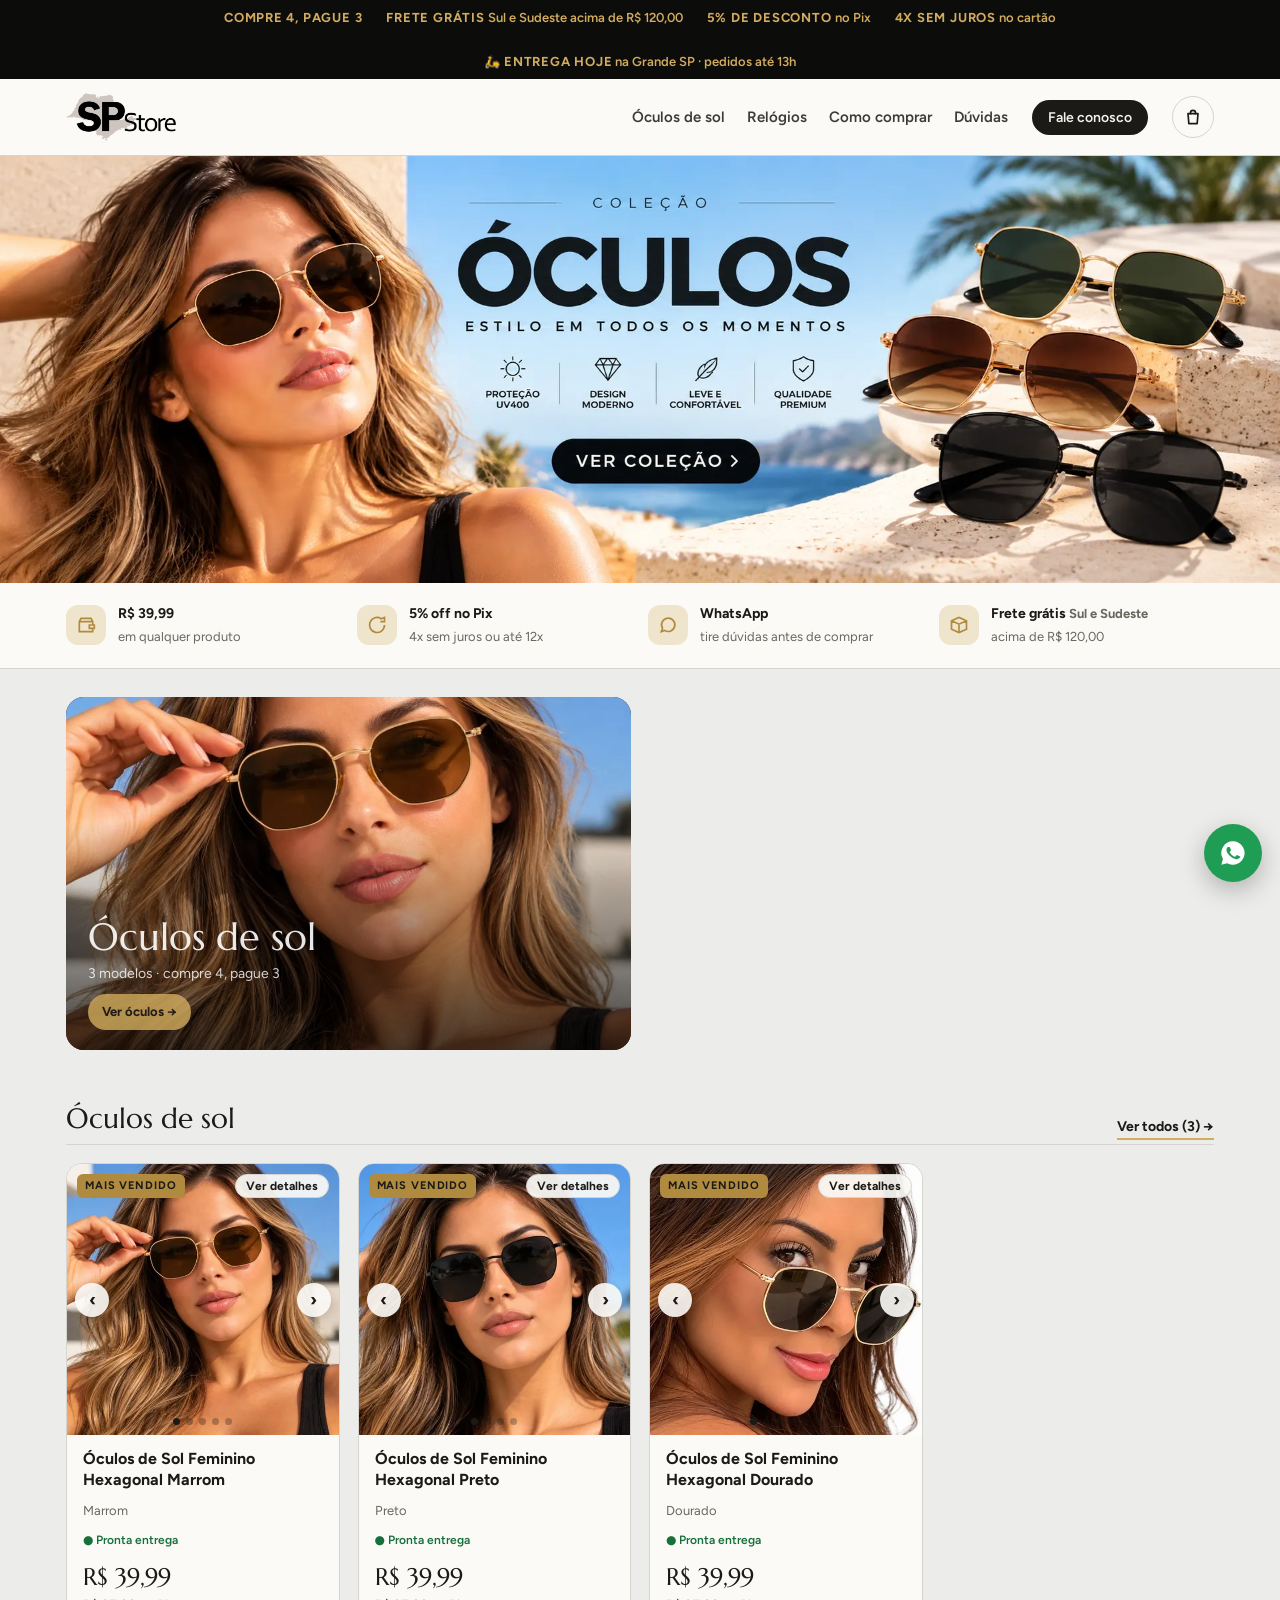
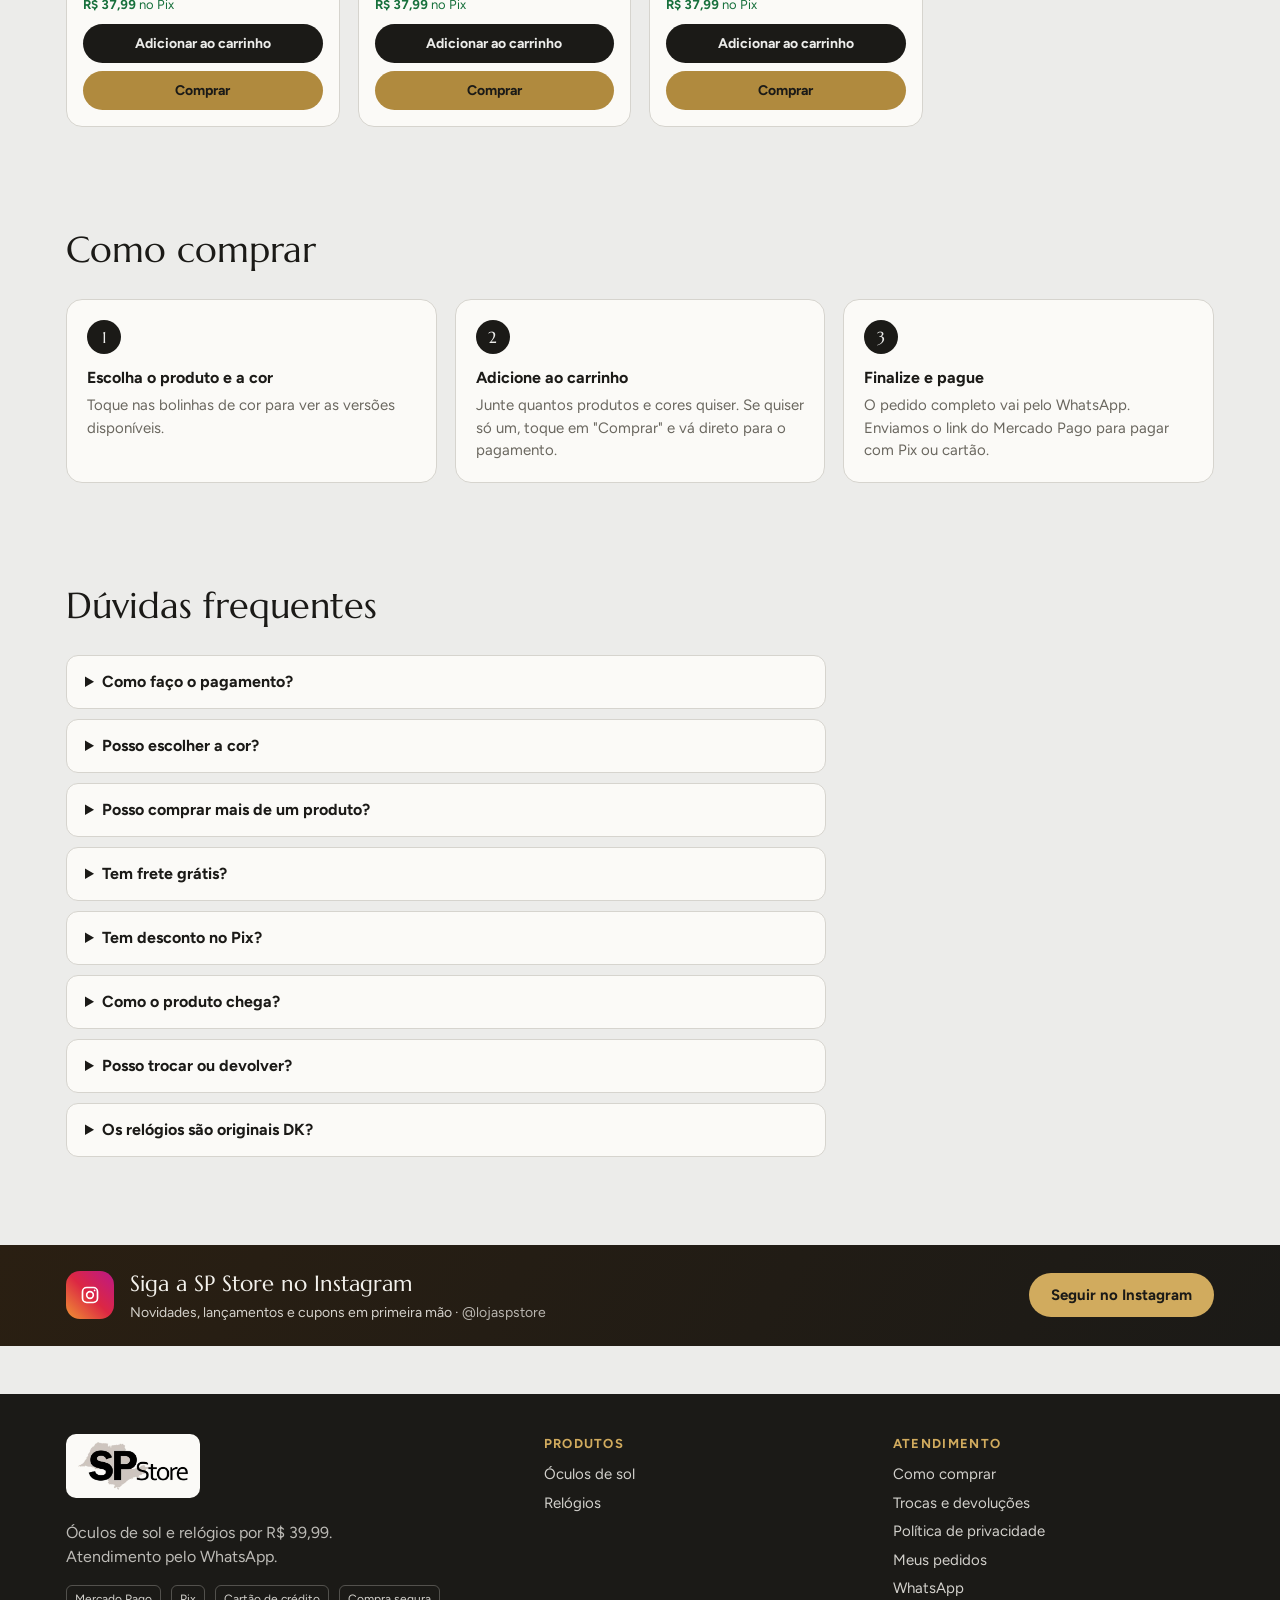
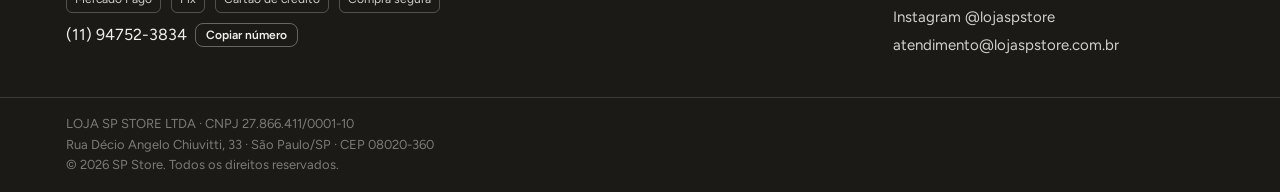
==== commit ed1ef883: "Celular: banner de texto das páginas Óculos/Relógios mais baixo Co-Authored-By: Claude Opus 5.5 <nor" ====
--- a/index.html
+++ b/index.html
@@ -78,7 +78,8 @@
 .stamp{position:absolute;right:0;top:6%;background:#d1ab5e;color:#1b1a17;border-radius:50%;width:112px;height:112px;display:grid;place-items:center;text-align:center;font-family:var(--display);font-weight:400;line-height:1;transform:rotate(10deg)}
 .stamp small{display:block;font:600 11px var(--body);letter-spacing:.08em;text-transform:uppercase}
 .stamp span{font-size:26px}
-@media (max-width:760px){.hero .wrap{grid-template-columns:1fr;padding-block:36px 40px}.price-tag{width:min(280px,100%)}.stamp{width:92px;height:92px}.stamp span{font-size:21px}}
+/* celular: banner de texto mais baixo (sem o desenho dos óculos), para os produtos aparecerem logo */
+@media (max-width:760px){.hero .wrap{grid-template-columns:1fr;gap:0;padding-block:22px 24px}.price-tag{display:none}.hero h1{font-size:32px;margin:8px 0 10px}.hero p{font-size:14px;margin:0 0 16px}.hero .btn{padding:11px 18px;font-size:14px}}
 .hero-img{display:block;background:var(--dark);line-height:0}
 .hero-img img{display:block;width:100%;height:auto;max-width:100%}
 /* espaço do banner reservado antes da imagem chegar (1920x640 no computador, 1080x1080 no celular): a página não pula */
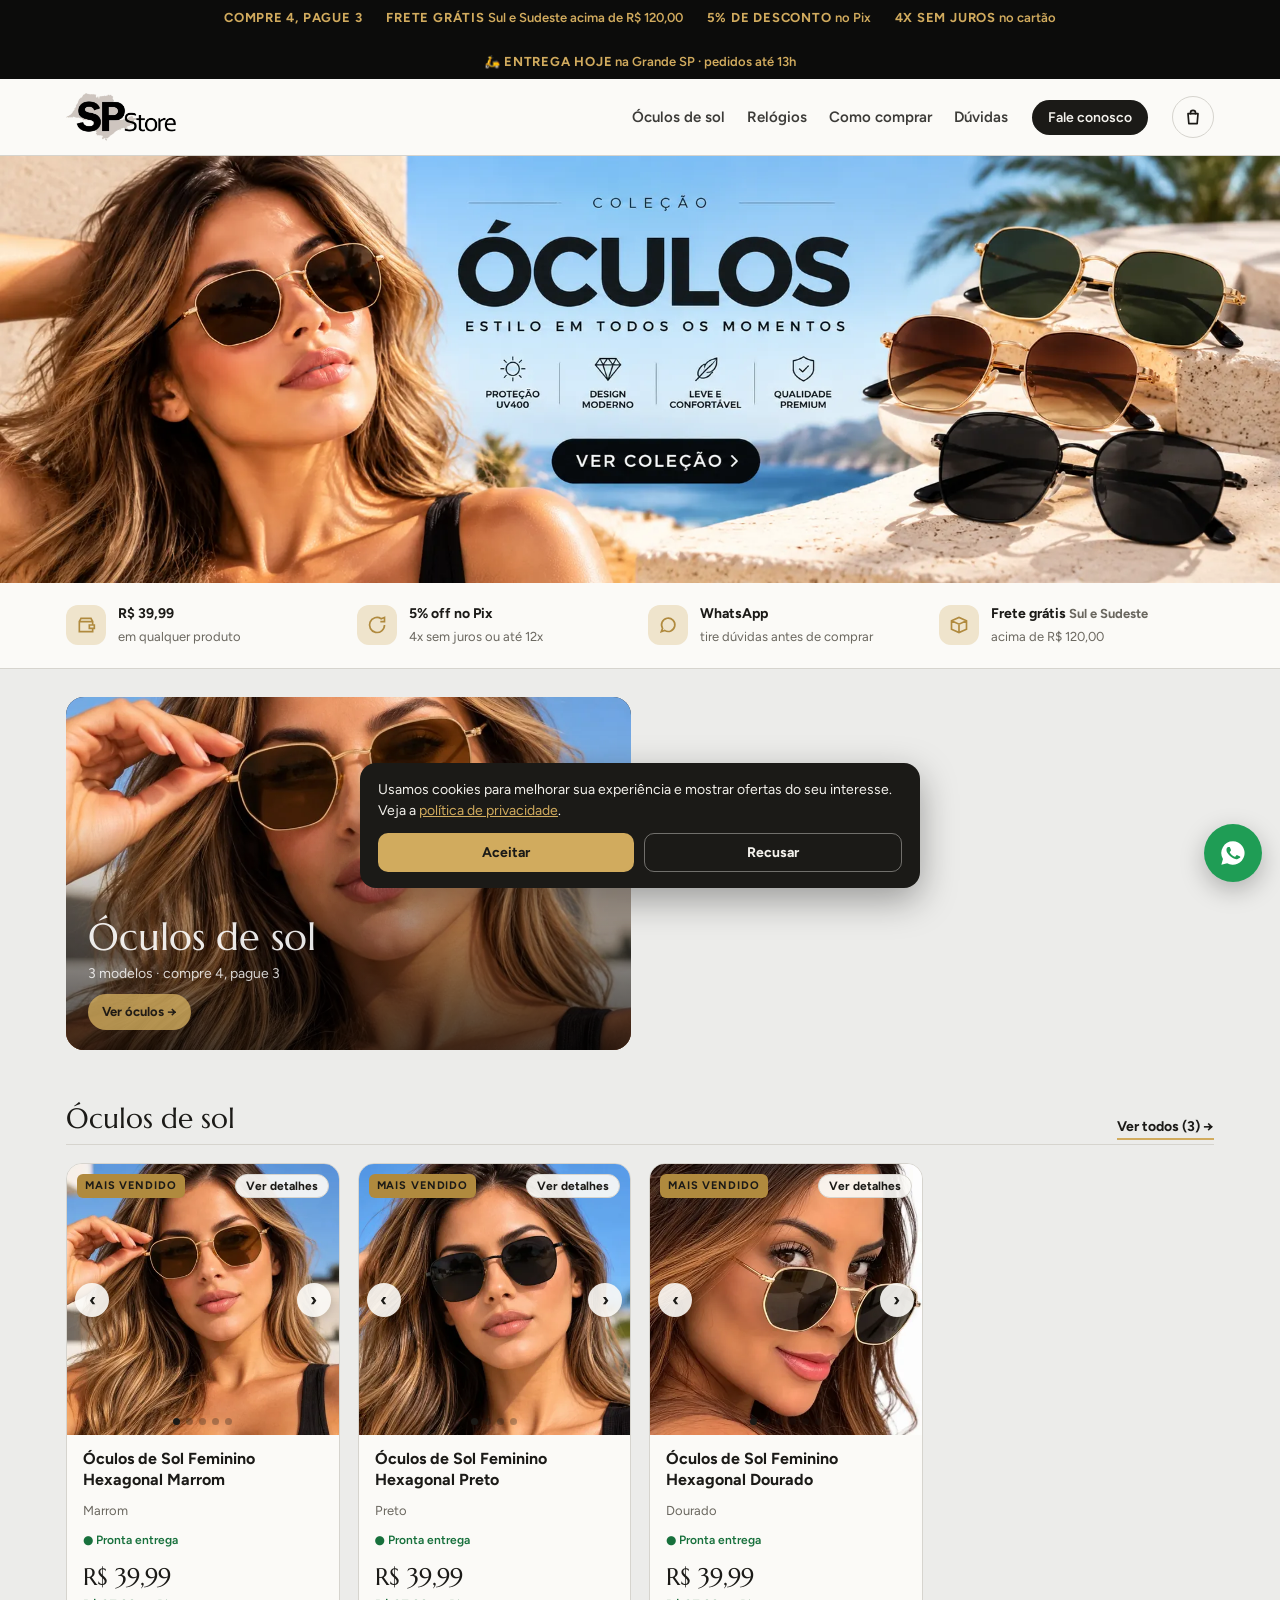
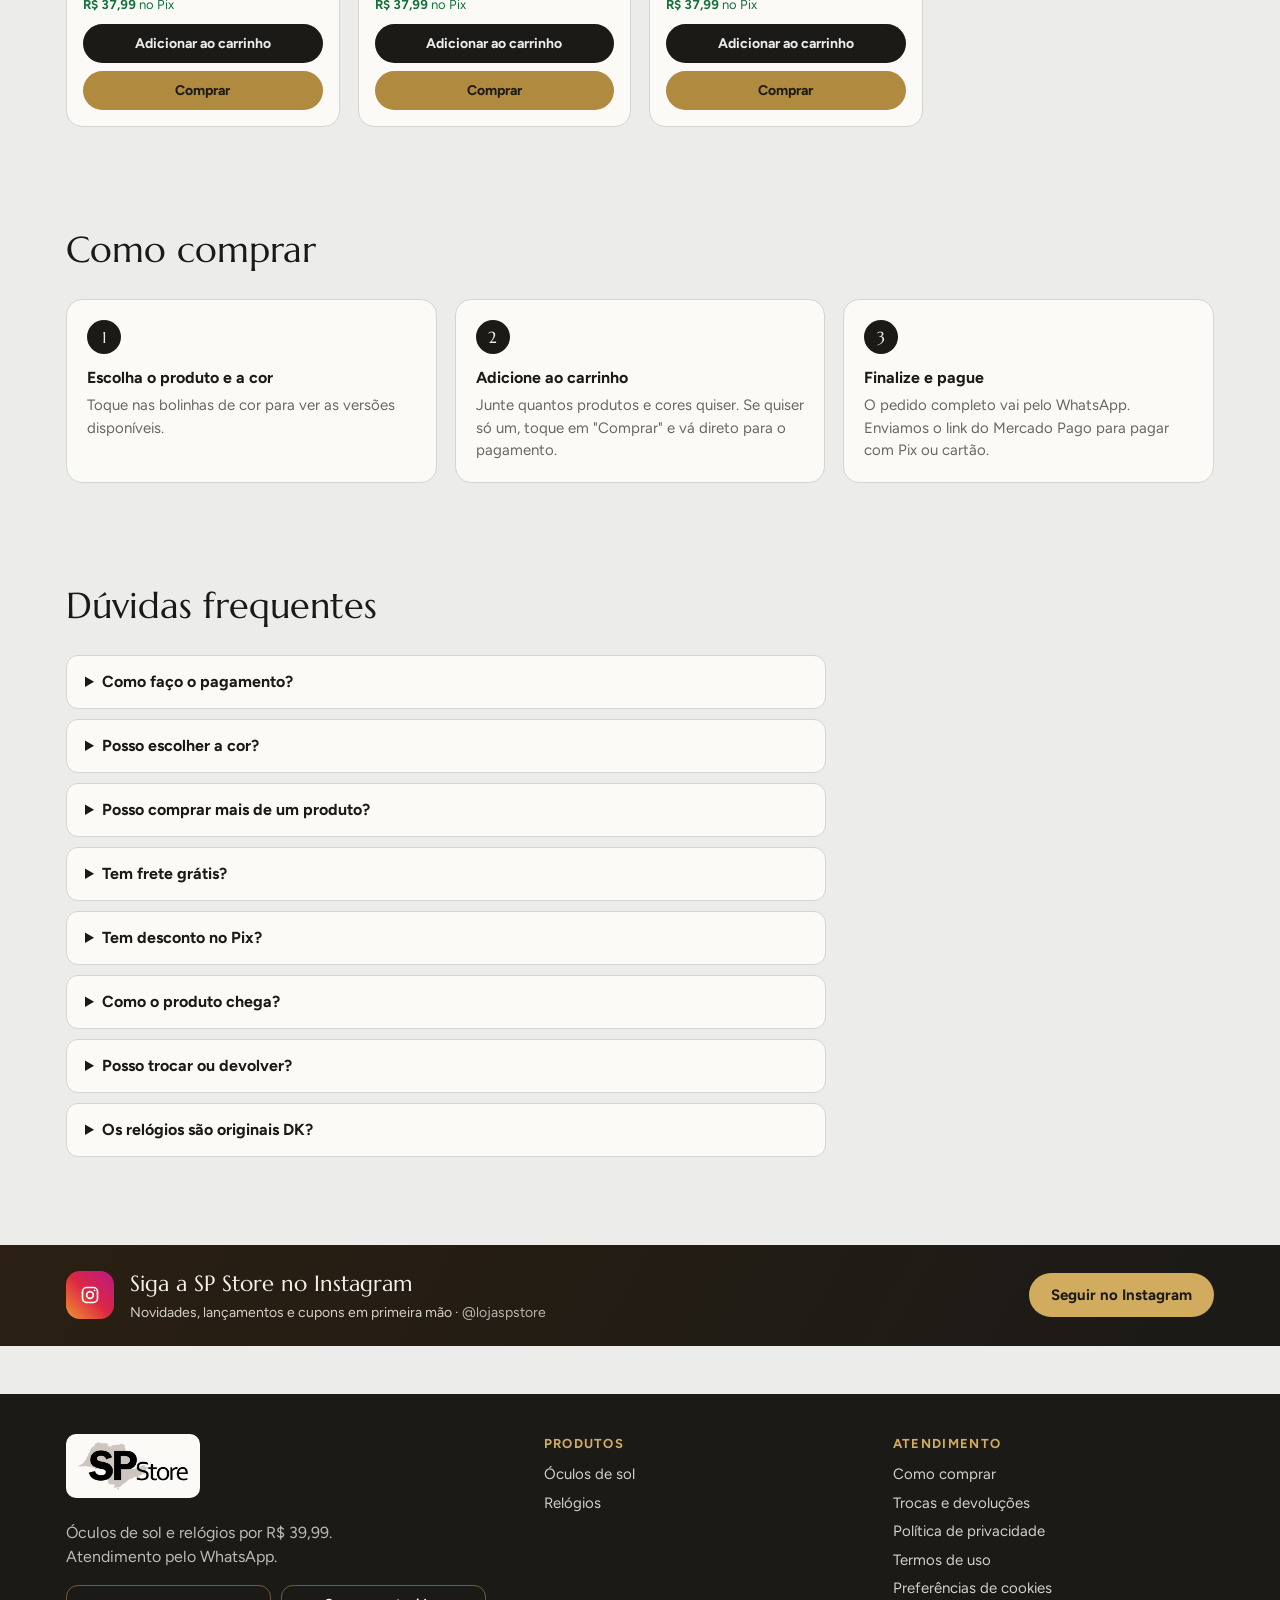
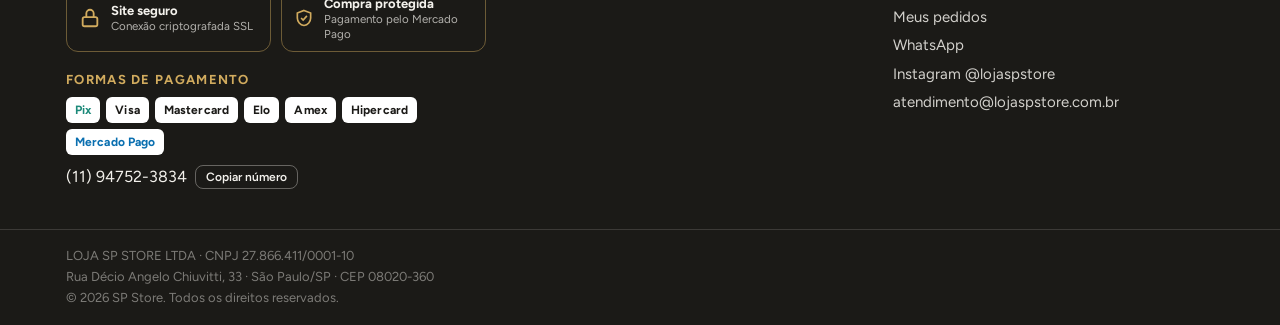
==== commit 85370f13: "Selos de site seguro e formas de pagamento, Termos de uso e aviso de cookies (LGPD) Co-Authored-By: " ====
--- a/index.html
+++ b/index.html
@@ -226,8 +226,14 @@
 .faq details{background:var(--surface);border:1px solid var(--line);border-radius:12px;padding:14px 18px}
 .faq summary{cursor:pointer;font-weight:700}
 .faq p{margin:8px 0 0;color:var(--muted)}
-.trust{display:flex;gap:10px;flex-wrap:wrap;margin-top:14px;font-size:12px}
-.trust span{border:1px solid rgba(243,241,236,.3);border-radius:6px;padding:4px 8px;opacity:.85}
+.selos{display:grid;grid-template-columns:repeat(2,minmax(0,1fr));gap:10px;margin-top:16px;max-width:420px}
+.selo{display:flex;gap:10px;align-items:center;border:1px solid rgba(209,171,94,.45);border-radius:12px;padding:10px 12px;color:#d1ab5e}
+.selo div{display:grid;line-height:1.25}.selo b{font-size:13px;color:var(--on-dark)}.selo span{font-size:11.5px;color:var(--on-dark);opacity:.7}
+footer h3.pg-t{margin:18px 0 8px}
+.pagtos{display:flex!important;flex-wrap:wrap;gap:6px!important;opacity:1!important}
+.pagtos li{background:#fff;color:#1b1a17;border-radius:6px;padding:4px 9px;font-size:12px;font-weight:700;letter-spacing:.01em}
+.pagtos .pg-pix{color:#1d8a7a}.pagtos .pg-mp{color:#0a6fb0}
+@media (max-width:380px){.selos{grid-template-columns:1fr}}
 .stock{font-size:12px;font-weight:600;color:#17703c}
 @media (prefers-color-scheme:dark){:root:not([data-theme="light"]) .stock{color:var(--wa)}}
 :root[data-theme="dark"] .stock{color:var(--wa)}
@@ -504,7 +510,14 @@
     <div>
       <a class="logo logo-foot" href="/"><img class="logo-img" src="/img/logo-site.webp" width="400" height="175" alt="SP Store"></a>
       <p style="opacity:.75;max-width:36ch">Óculos de sol e relógios por <span class="js-preco">R$ 29,99</span>. Atendimento pelo WhatsApp.</p>
-      <div class="trust"><span>Mercado Pago</span><span>Pix</span><span>Cartão de crédito</span><span>Compra segura</span></div>
+      <div class="selos">
+        <div class="selo"><svg width="22" height="22" viewBox="0 0 24 24" fill="none" stroke="currentColor" stroke-width="2" aria-hidden="true"><rect x="4" y="11" width="16" height="10" rx="2"/><path d="M8 11V7a4 4 0 0 1 8 0v4"/></svg><div><b>Site seguro</b><span>Conexão criptografada SSL</span></div></div>
+        <div class="selo"><svg width="22" height="22" viewBox="0 0 24 24" fill="none" stroke="currentColor" stroke-width="2" aria-hidden="true"><path d="M12 3l8 3v6c0 4.5-3.4 8.3-8 9-4.6-.7-8-4.5-8-9V6z"/><path d="M8.5 12l2.5 2.5 4.5-5"/></svg><div><b>Compra protegida</b><span>Pagamento pelo Mercado Pago</span></div></div>
+      </div>
+      <h3 class="pg-t">Formas de pagamento</h3>
+      <ul class="pagtos" aria-label="Formas de pagamento">
+        <li class="pg-pix">Pix</li><li>Visa</li><li>Mastercard</li><li>Elo</li><li>Amex</li><li>Hipercard</li><li class="pg-mp">Mercado Pago</li>
+      </ul>
       <div class="wa-num"><span id="wa-text">(11) 94752-3834</span><button class="copy" id="copy-wa" type="button">Copiar número</button></div>
     </div>
     <div><h3>Produtos</h3><ul>
@@ -515,6 +528,8 @@
       <li><a href="#como-comprar">Como comprar</a></li>
       <li><a href="/trocas.html">Trocas e devoluções</a></li>
       <li><a href="/privacidade.html">Política de privacidade</a></li>
+      <li><a href="/termos.html">Termos de uso</a></li>
+      <li><a href="/?cookies=1">Preferências de cookies</a></li>
       <li><a href="/conta.html">Meus pedidos</a></li>
       <li><a href="https://wa.me/5511947523834" target="_blank" rel="noopener">WhatsApp</a></li>
       <li class="js-ig-on" hidden><a class="js-ig-link" href="#" target="_blank" rel="noopener">Instagram <span class="js-ig-user"></span></a></li>
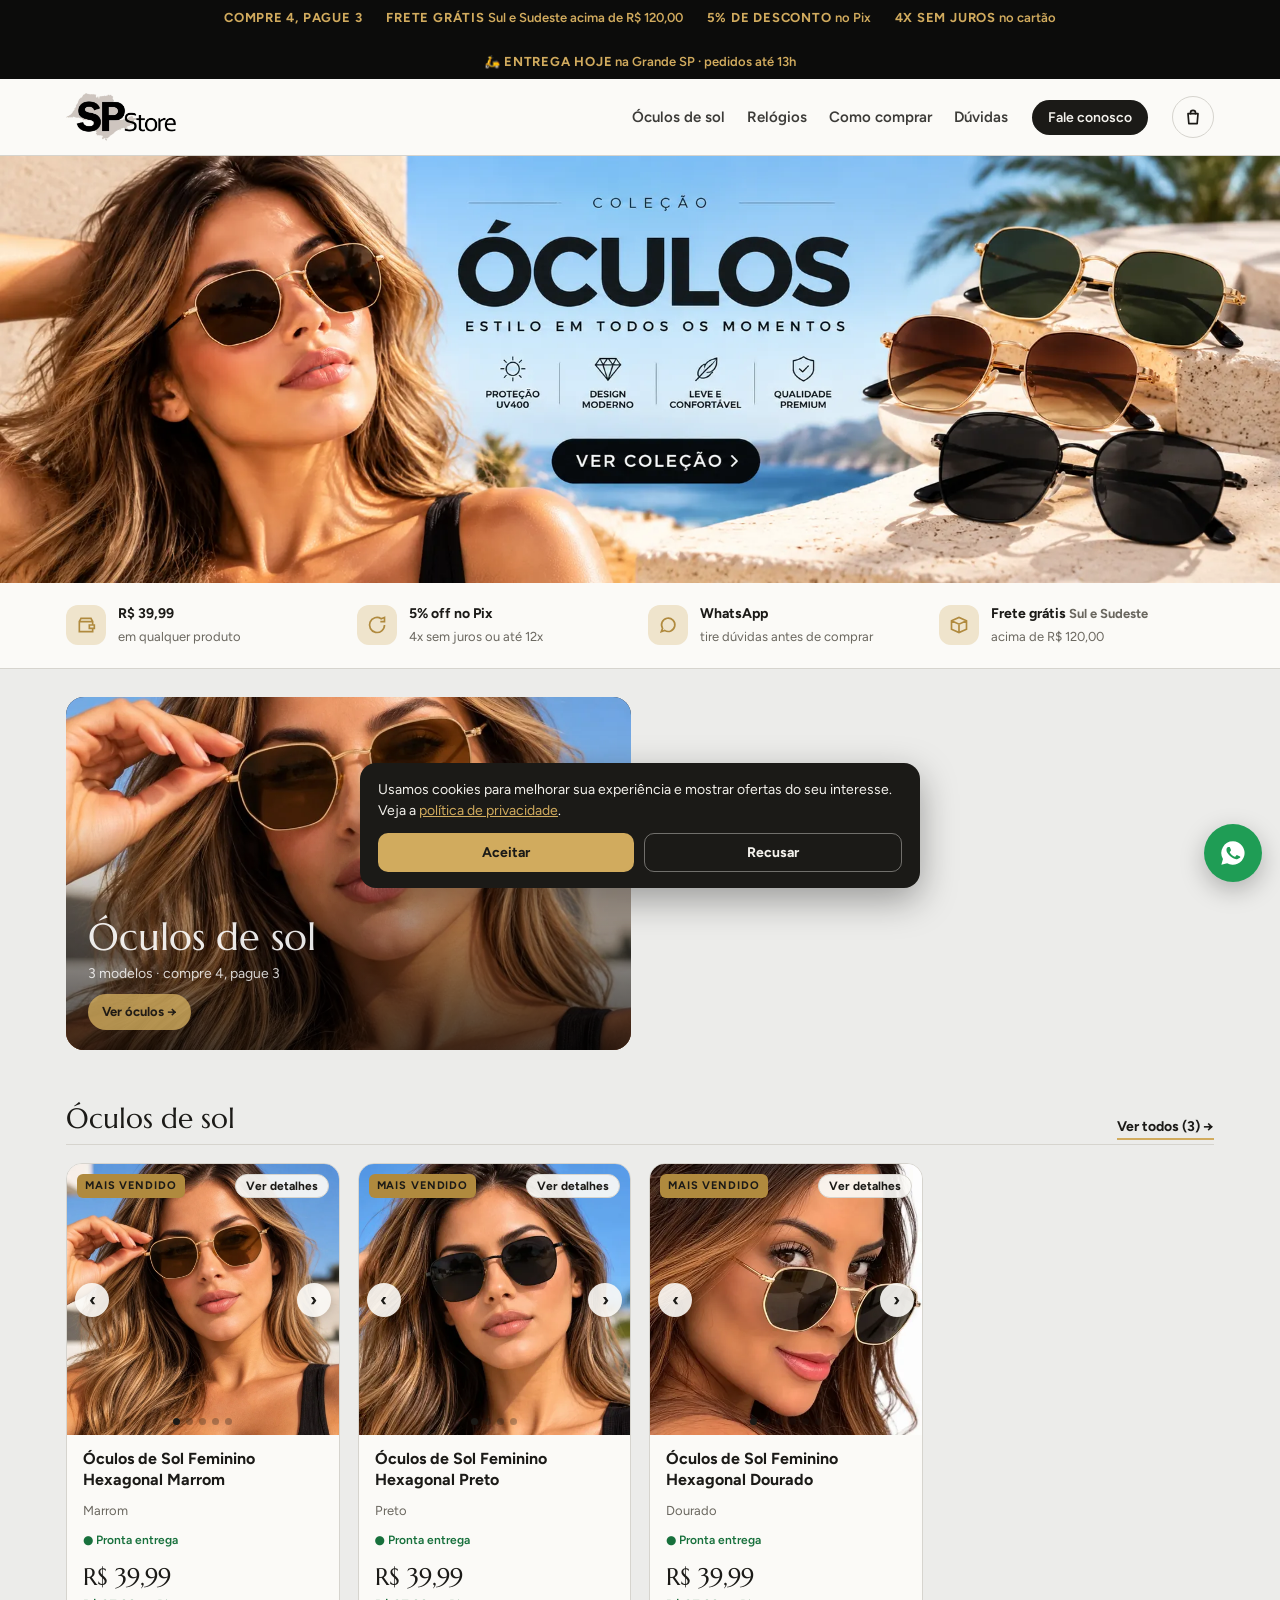
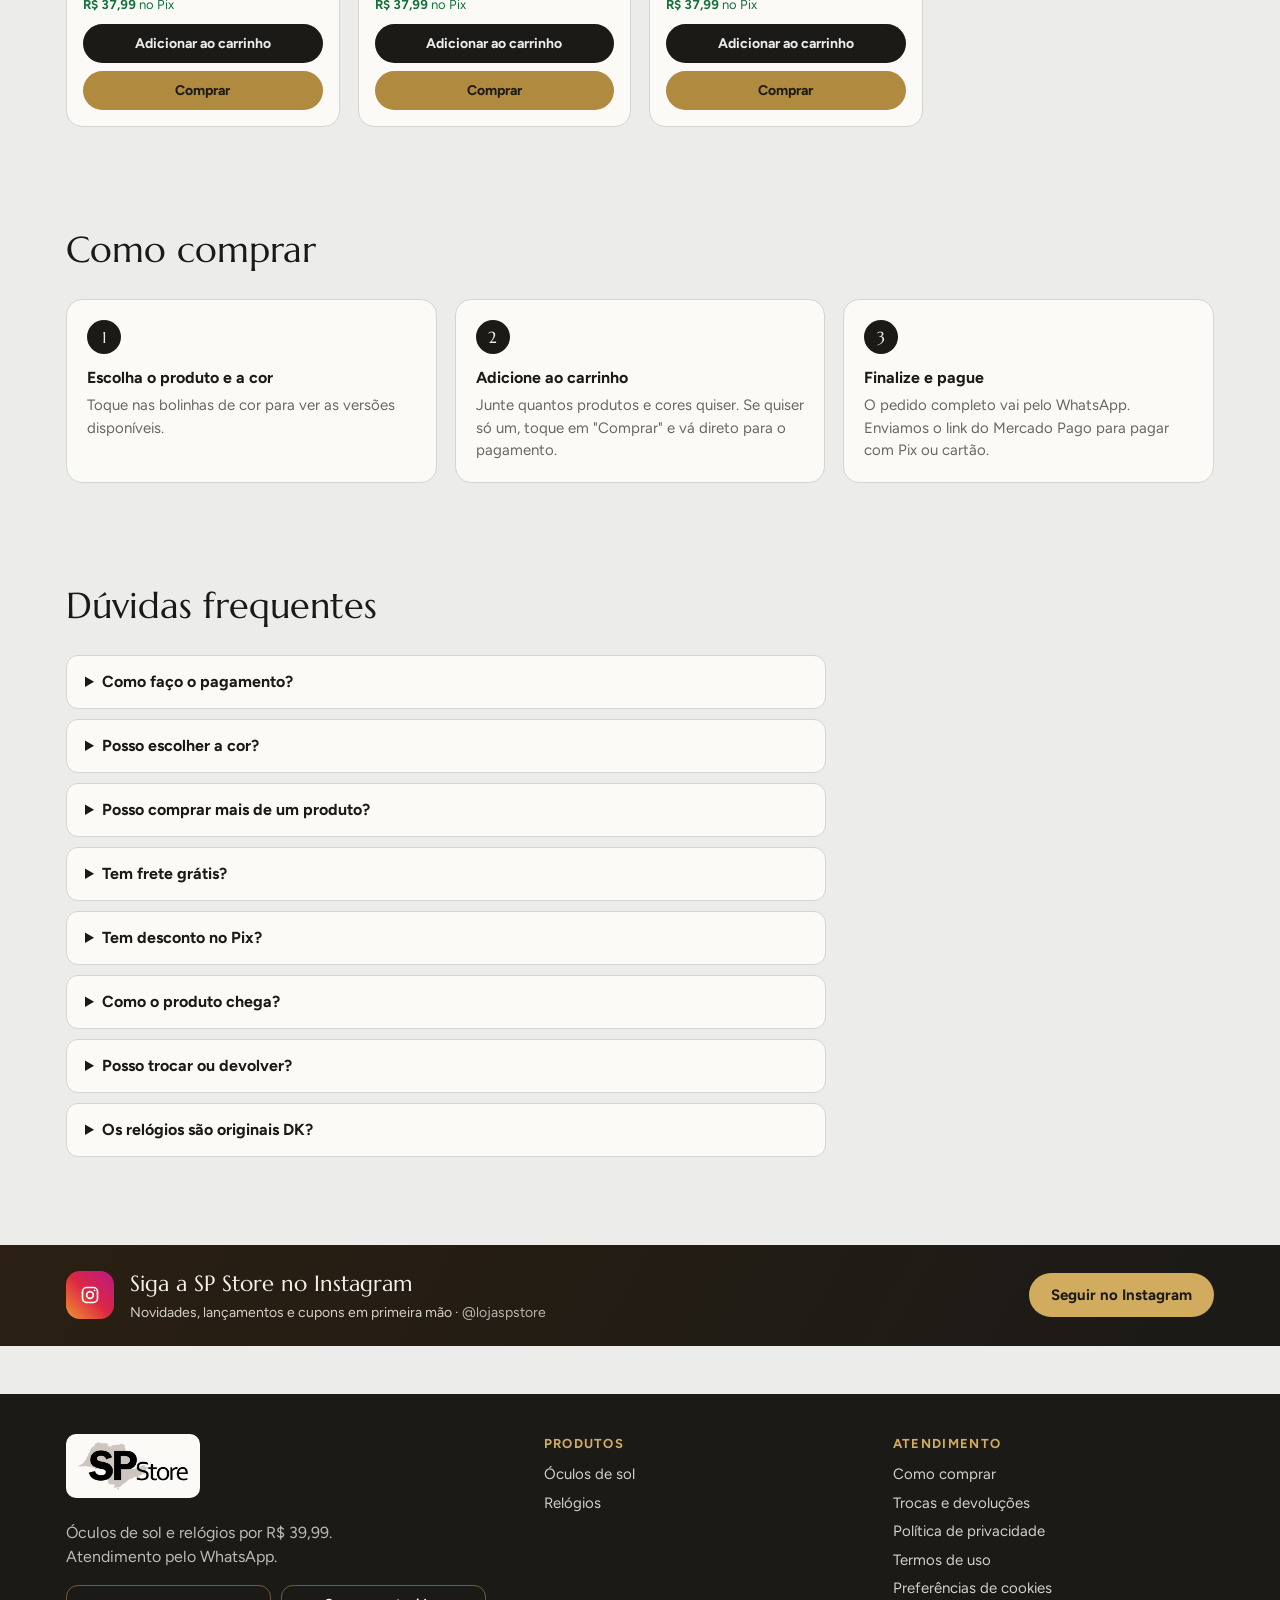
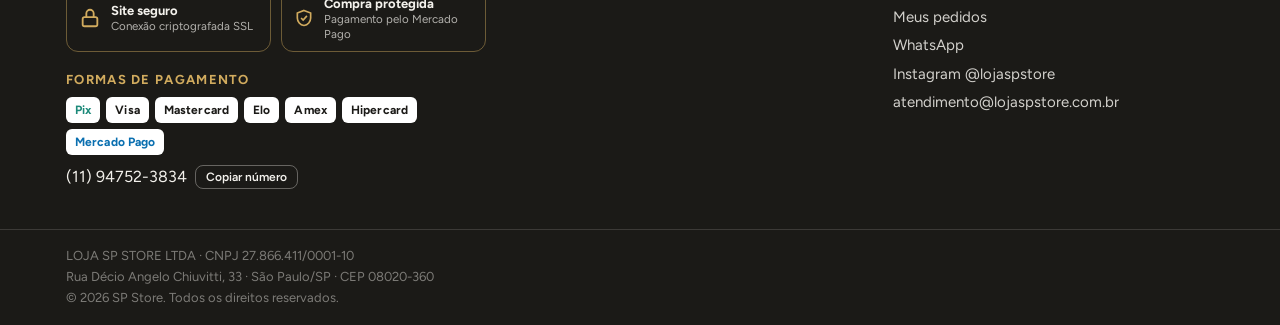
==== commit a55f6663: "Preço de reserva atualizado para R$ 39,99 Co-Authored-By: Claude Opus 5.5 <noreply@anthropic.com> Cl" ====
--- a/index.html
+++ b/index.html
@@ -425,7 +425,7 @@
 <section class="hero" id="topo"><div class="wrap">
   <div>
     <div class="eyebrow" id="hero-eyebrow">Óculos de sol e relógios</div>
-    <h1><span id="hero-titulo">Estilo pra todo dia por</span> <em class="js-preco">R$&nbsp;29,99</em></h1>
+    <h1><span id="hero-titulo">Estilo pra todo dia por</span> <em class="js-preco">R$&nbsp;39,99</em></h1>
     <p id="hero-texto">Óculos hexagonal e aviador, relógios DK Original analógicos, digital e formato gota. Escolha a cor e finalize a compra pelo WhatsApp.</p>
     <div class="hero-ctas">
       <a class="btn btn-gold" href="#vitrine">Ver produtos</a>
@@ -434,13 +434,13 @@
   </div>
   <div class="price-tag" aria-hidden="true">
     <svg viewBox="0 0 200 90"><g fill="none" stroke="#d1ab5e" stroke-width="4"><path d="M20 30 L45 18 L75 18 L90 30 L82 62 L58 72 L30 66 Z" fill="#5a4022" fill-opacity=".85"/><path d="M180 30 L155 18 L125 18 L110 30 L118 62 L142 72 L170 66 Z" fill="#5a4022" fill-opacity=".85"/><path d="M90 32 Q100 24 110 32"/><path d="M20 30 L4 26 M180 30 L196 26"/></g></svg>
-    <div class="stamp"><div><small>tudo por</small><span id="stamp-preco">29,99</span></div></div>
+    <div class="stamp"><div><small>tudo por</small><span id="stamp-preco">39,99</span></div></div>
   </div>
 </div></section>
 <a class="hero-img" id="hero-img" href="#vitrine" hidden><picture><source media="(max-width:760px)" id="hero-img-m"><img id="hero-img-d" alt=""></picture></a>
 
 <div class="perks"><div class="wrap">
-  <div class="perk"><div class="perk-ic"><svg width="20" height="20" viewBox="0 0 24 24" fill="none" stroke="currentColor" stroke-width="2"><path d="M20 12V8H4v12h16v-4M4 8l2-4h12l2 4M16 12h6v4h-6z"/></svg></div><div><b class="js-preco">R$ 29,99</b><span>em qualquer produto</span></div></div>
+  <div class="perk"><div class="perk-ic"><svg width="20" height="20" viewBox="0 0 24 24" fill="none" stroke="currentColor" stroke-width="2"><path d="M20 12V8H4v12h16v-4M4 8l2-4h12l2 4M16 12h6v4h-6z"/></svg></div><div><b class="js-preco">R$ 39,99</b><span>em qualquer produto</span></div></div>
   <div class="perk"><div class="perk-ic"><svg width="20" height="20" viewBox="0 0 24 24" fill="none" stroke="currentColor" stroke-width="2"><path d="M21 12a9 9 0 1 1-4-7.5L21 3v5h-5"/></svg></div><div><b class="js-pix-on"><i class="js-pixp" style="font-style:normal">5</i>% off no Pix</b><span class="js-parc">4x sem juros ou até 12x</span></div></div>
   <div class="perk"><div class="perk-ic"><svg width="20" height="20" viewBox="0 0 24 24" fill="none" stroke="currentColor" stroke-width="2"><path d="M4 20l1.5-4A8 8 0 1 1 8 18.5z"/></svg></div><div><b>WhatsApp</b><span>tire dúvidas antes de comprar</span></div></div>
   <div class="perk"><div class="perk-ic"><svg width="20" height="20" viewBox="0 0 24 24" fill="none" stroke="currentColor" stroke-width="2"><path d="M3 7l9-4 9 4v10l-9 4-9-4zM3 7l9 4 9-4M12 11v10"/></svg></div><div><b class="js-fg-on">Frete grátis<span class="js-fg-reg"> Sul e Sudeste</span></b><span class="js-fg-on">acima de <span class="js-fg">R$ 120,00</span></span></div></div>
@@ -466,8 +466,8 @@
     <div>
       <div class="eyebrow" style="color:var(--gold)">Compre junto</div>
       <h2 style="font-size:clamp(26px,3.4vw,36px);margin:8px 0 6px">Kit óculos + relógio</h2>
-      <p style="margin:0 0 16px;color:var(--muted)">Escolha um óculos e um relógio e leve os dois por <span class="js-kit">R$ 59,98</span>. Ótima opção de presente.</p>
-      <div class="price"><strong class="js-kit">R$ 59,98</strong><span>2 itens · Pix ou cartão</span></div>
+      <p style="margin:0 0 16px;color:var(--muted)">Escolha um óculos e um relógio e leve os dois por <span class="js-kit">R$ 79,98</span>. Ótima opção de presente.</p>
+      <div class="price"><strong class="js-kit">R$ 79,98</strong><span>2 itens · Pix ou cartão</span></div>
       <a class="btn buy" style="margin-top:14px;display:inline-flex" href="https://wa.me/5511947523834?text=Ol%C3%A1!%20Quero%20o%20kit%20%C3%B3culos%20%2B%20rel%C3%B3gio%20da%20SP%20Store." target="_blank" rel="noopener">Quero o kit no WhatsApp</a>
     </div>
   </div>
@@ -509,7 +509,7 @@
   <div class="wrap">
     <div>
       <a class="logo logo-foot" href="/"><img class="logo-img" src="/img/logo-site.webp" width="400" height="175" alt="SP Store"></a>
-      <p style="opacity:.75;max-width:36ch">Óculos de sol e relógios por <span class="js-preco">R$ 29,99</span>. Atendimento pelo WhatsApp.</p>
+      <p style="opacity:.75;max-width:36ch">Óculos de sol e relógios por <span class="js-preco">R$ 39,99</span>. Atendimento pelo WhatsApp.</p>
       <div class="selos">
         <div class="selo"><svg width="22" height="22" viewBox="0 0 24 24" fill="none" stroke="currentColor" stroke-width="2" aria-hidden="true"><rect x="4" y="11" width="16" height="10" rx="2"/><path d="M8 11V7a4 4 0 0 1 8 0v4"/></svg><div><b>Site seguro</b><span>Conexão criptografada SSL</span></div></div>
         <div class="selo"><svg width="22" height="22" viewBox="0 0 24 24" fill="none" stroke="currentColor" stroke-width="2" aria-hidden="true"><path d="M12 3l8 3v6c0 4.5-3.4 8.3-8 9-4.6-.7-8-4.5-8-9V6z"/><path d="M8.5 12l2.5 2.5 4.5-5"/></svg><div><b>Compra protegida</b><span>Pagamento pelo Mercado Pago</span></div></div>
@@ -539,7 +539,7 @@
   <div class="legal"><div class="wrap"><span class="empresa"><span class="js-razao">LOJA SP STORE LTDA</span> · CNPJ <span class="js-cnpj">27.866.411/0001-10</span><br><span class="js-end">Rua Décio Angelo Chiuvitti, 33 · São Paulo/SP · CEP 08020-360</span><br>© 2026 SP Store. Todos os direitos reservados.</span></div></div>
 </footer>
 
-<div class="mbar"><div>Tudo por<b class="js-preco">R$ 29,99</b></div><a class="btn btn-gold" href="#vitrine" id="mbar-cta" style="padding:10px 18px">Ver produtos</a></div>
+<div class="mbar"><div>Tudo por<b class="js-preco">R$ 39,99</b></div><a class="btn btn-gold" href="#vitrine" id="mbar-cta" style="padding:10px 18px">Ver produtos</a></div>
 <a class="fab" href="https://wa.me/5511947523834?text=Ol%C3%A1!%20Vim%20pelo%20site%20da%20SP%20Store." target="_blank" rel="noopener" aria-label="Falar no WhatsApp">
   <svg width="28" height="28" viewBox="0 0 24 24" fill="currentColor"><path d="M12 2a10 10 0 0 0-8.6 15.1L2 22l5-1.3A10 10 0 1 0 12 2zm5.3 14.1c-.2.6-1.3 1.2-1.8 1.2-.5.1-1 .1-3.3-.8-2.8-1.2-4.6-4-4.7-4.2-.1-.2-1.1-1.5-1.1-2.9s.7-2 1-2.3c.3-.3.6-.3.8-.3h.6c.2 0 .4 0 .6.5l.8 2c.1.2.1.4 0 .6l-.4.6-.4.5c-.1.1-.3.3-.1.6.2.3.8 1.3 1.7 2.1 1.2 1 2.1 1.4 2.4 1.5.3.1.5.1.7-.1l.9-1.1c.2-.3.4-.2.7-.1l1.9.9c.3.1.5.2.5.3.1.2.1.7-.1 1.3z"/></svg>
 </a>
@@ -563,9 +563,9 @@
 <script>
 let WA = "5511947523834";
 // cores: frame (armação), lens (lente) | case, dial (mostrador), strap
-const FALLBACK = {"produtos": [{"nome": "Óculos de Sol Feminino Hexagonal", "categoria": "oculos", "preco": 29.99, "descricao": "", "selos": ["Mais vendido"], "desenho": "hex", "ativo": true, "variantes": [{"nome": "Dourado com lente marrom", "foto": "", "cor_principal": "#c9a24f", "cor_detalhe": "#6b4423"}, {"nome": "Dourado com lente preta", "foto": "", "cor_principal": "#c9a24f", "cor_detalhe": "#222"}, {"nome": "Dourado com lente verde", "foto": "", "cor_principal": "#c9a24f", "cor_detalhe": "#3f5a3a"}, {"nome": "Preto", "foto": "", "cor_principal": "#1d1d1d", "cor_detalhe": "#2a2a2a"}]}, {"nome": "Óculos de Sol Aviador", "categoria": "oculos", "preco": 29.99, "descricao": "", "selos": ["Clássico"], "desenho": "avi", "ativo": true, "variantes": [{"nome": "Preto", "foto": "", "cor_principal": "#1d1d1d", "cor_detalhe": "#2a2a2a"}, {"nome": "Dourado com lente marrom", "foto": "", "cor_principal": "#c9a24f", "cor_detalhe": "#6b4423"}, {"nome": "Dourado com lente preta", "foto": "", "cor_principal": "#c9a24f", "cor_detalhe": "#222"}]}, {"nome": "Relógio Feminino DK Original", "categoria": "relogios", "preco": 29.99, "descricao": "", "selos": ["Quartz"], "desenho": "round", "ativo": true, "variantes": [{"nome": "Dourado, mostrador creme", "foto": "", "cor_principal": "#c9a24f", "cor_detalhe": "#f1e6cf"}, {"nome": "Dourado, mostrador preto", "foto": "", "cor_principal": "#c9a24f", "cor_detalhe": "#1d1d1d"}, {"nome": "Prateado, mostrador creme", "foto": "", "cor_principal": "#b9bcc0", "cor_detalhe": "#f1e6cf"}, {"nome": "Prateado, mostrador preto", "foto": "", "cor_principal": "#b9bcc0", "cor_detalhe": "#1d1d1d"}]}, {"nome": "Relógio Feminino DK Original Gota", "categoria": "relogios", "preco": 29.99, "descricao": "", "selos": ["Novo"], "desenho": "drop", "ativo": true, "variantes": [{"nome": "Dourado, mostrador branco", "foto": "", "cor_principal": "#c9a24f", "cor_detalhe": "#fafafa"}, {"nome": "Prateado, mostrador branco", "foto": "", "cor_principal": "#b9bcc0", "cor_detalhe": "#fafafa"}]}, {"nome": "Relógio Unissex DK Original Digital", "categoria": "relogios", "preco": 29.99, "descricao": "", "selos": ["Unissex"], "desenho": "digital", "ativo": true, "variantes": [{"nome": "Preto", "foto": "", "cor_principal": "#1d1d1d", "cor_detalhe": "#9fb39a"}]}]};
+const FALLBACK = {"produtos": [{"nome": "Óculos de Sol Feminino Hexagonal", "categoria": "oculos", "preco": 39.99, "descricao": "", "selos": ["Mais vendido"], "desenho": "hex", "ativo": true, "variantes": [{"nome": "Dourado com lente marrom", "foto": "", "cor_principal": "#c9a24f", "cor_detalhe": "#6b4423"}, {"nome": "Dourado com lente preta", "foto": "", "cor_principal": "#c9a24f", "cor_detalhe": "#222"}, {"nome": "Dourado com lente verde", "foto": "", "cor_principal": "#c9a24f", "cor_detalhe": "#3f5a3a"}, {"nome": "Preto", "foto": "", "cor_principal": "#1d1d1d", "cor_detalhe": "#2a2a2a"}]}, {"nome": "Óculos de Sol Aviador", "categoria": "oculos", "preco": 39.99, "descricao": "", "selos": ["Clássico"], "desenho": "avi", "ativo": true, "variantes": [{"nome": "Preto", "foto": "", "cor_principal": "#1d1d1d", "cor_detalhe": "#2a2a2a"}, {"nome": "Dourado com lente marrom", "foto": "", "cor_principal": "#c9a24f", "cor_detalhe": "#6b4423"}, {"nome": "Dourado com lente preta", "foto": "", "cor_principal": "#c9a24f", "cor_detalhe": "#222"}]}, {"nome": "Relógio Feminino DK Original", "categoria": "relogios", "preco": 39.99, "descricao": "", "selos": ["Quartz"], "desenho": "round", "ativo": true, "variantes": [{"nome": "Dourado, mostrador creme", "foto": "", "cor_principal": "#c9a24f", "cor_detalhe": "#f1e6cf"}, {"nome": "Dourado, mostrador preto", "foto": "", "cor_principal": "#c9a24f", "cor_detalhe": "#1d1d1d"}, {"nome": "Prateado, mostrador creme", "foto": "", "cor_principal": "#b9bcc0", "cor_detalhe": "#f1e6cf"}, {"nome": "Prateado, mostrador preto", "foto": "", "cor_principal": "#b9bcc0", "cor_detalhe": "#1d1d1d"}]}, {"nome": "Relógio Feminino DK Original Gota", "categoria": "relogios", "preco": 39.99, "descricao": "", "selos": ["Novo"], "desenho": "drop", "ativo": true, "variantes": [{"nome": "Dourado, mostrador branco", "foto": "", "cor_principal": "#c9a24f", "cor_detalhe": "#fafafa"}, {"nome": "Prateado, mostrador branco", "foto": "", "cor_principal": "#b9bcc0", "cor_detalhe": "#fafafa"}]}, {"nome": "Relógio Unissex DK Original Digital", "categoria": "relogios", "preco": 39.99, "descricao": "", "selos": ["Unissex"], "desenho": "digital", "ativo": true, "variantes": [{"nome": "Preto", "foto": "", "cor_principal": "#1d1d1d", "cor_detalhe": "#9fb39a"}]}]};
 let P = FALLBACK.produtos;
-const FALLBACK_LOJA = {"whatsapp": "5511947523834", "whatsapp_exibicao": "(11) 94752-3834", "preco_destaque": 29.99, "preco_kit": 59.98, "banner_etiqueta": "Óculos de sol e relógios", "banner_titulo": "Estilo pra todo dia por", "banner_texto": "Óculos hexagonal e aviador, relógios DK Original analógicos, digital e formato gota. Escolha a cor e finalize a compra pelo WhatsApp."};
+const FALLBACK_LOJA = {"whatsapp": "5511947523834", "whatsapp_exibicao": "(11) 94752-3834", "preco_destaque": 39.99, "preco_kit": 79.98, "banner_etiqueta": "Óculos de sol e relógios", "banner_titulo": "Estilo pra todo dia por", "banner_texto": "Óculos hexagonal e aviador, relógios DK Original analógicos, digital e formato gota. Escolha a cor e finalize a compra pelo WhatsApp."};
 
 function art(kind,v){
   const x={frame:v.cor_principal,lens:v.cor_detalhe,c:v.cor_principal,d:v.cor_detalhe};
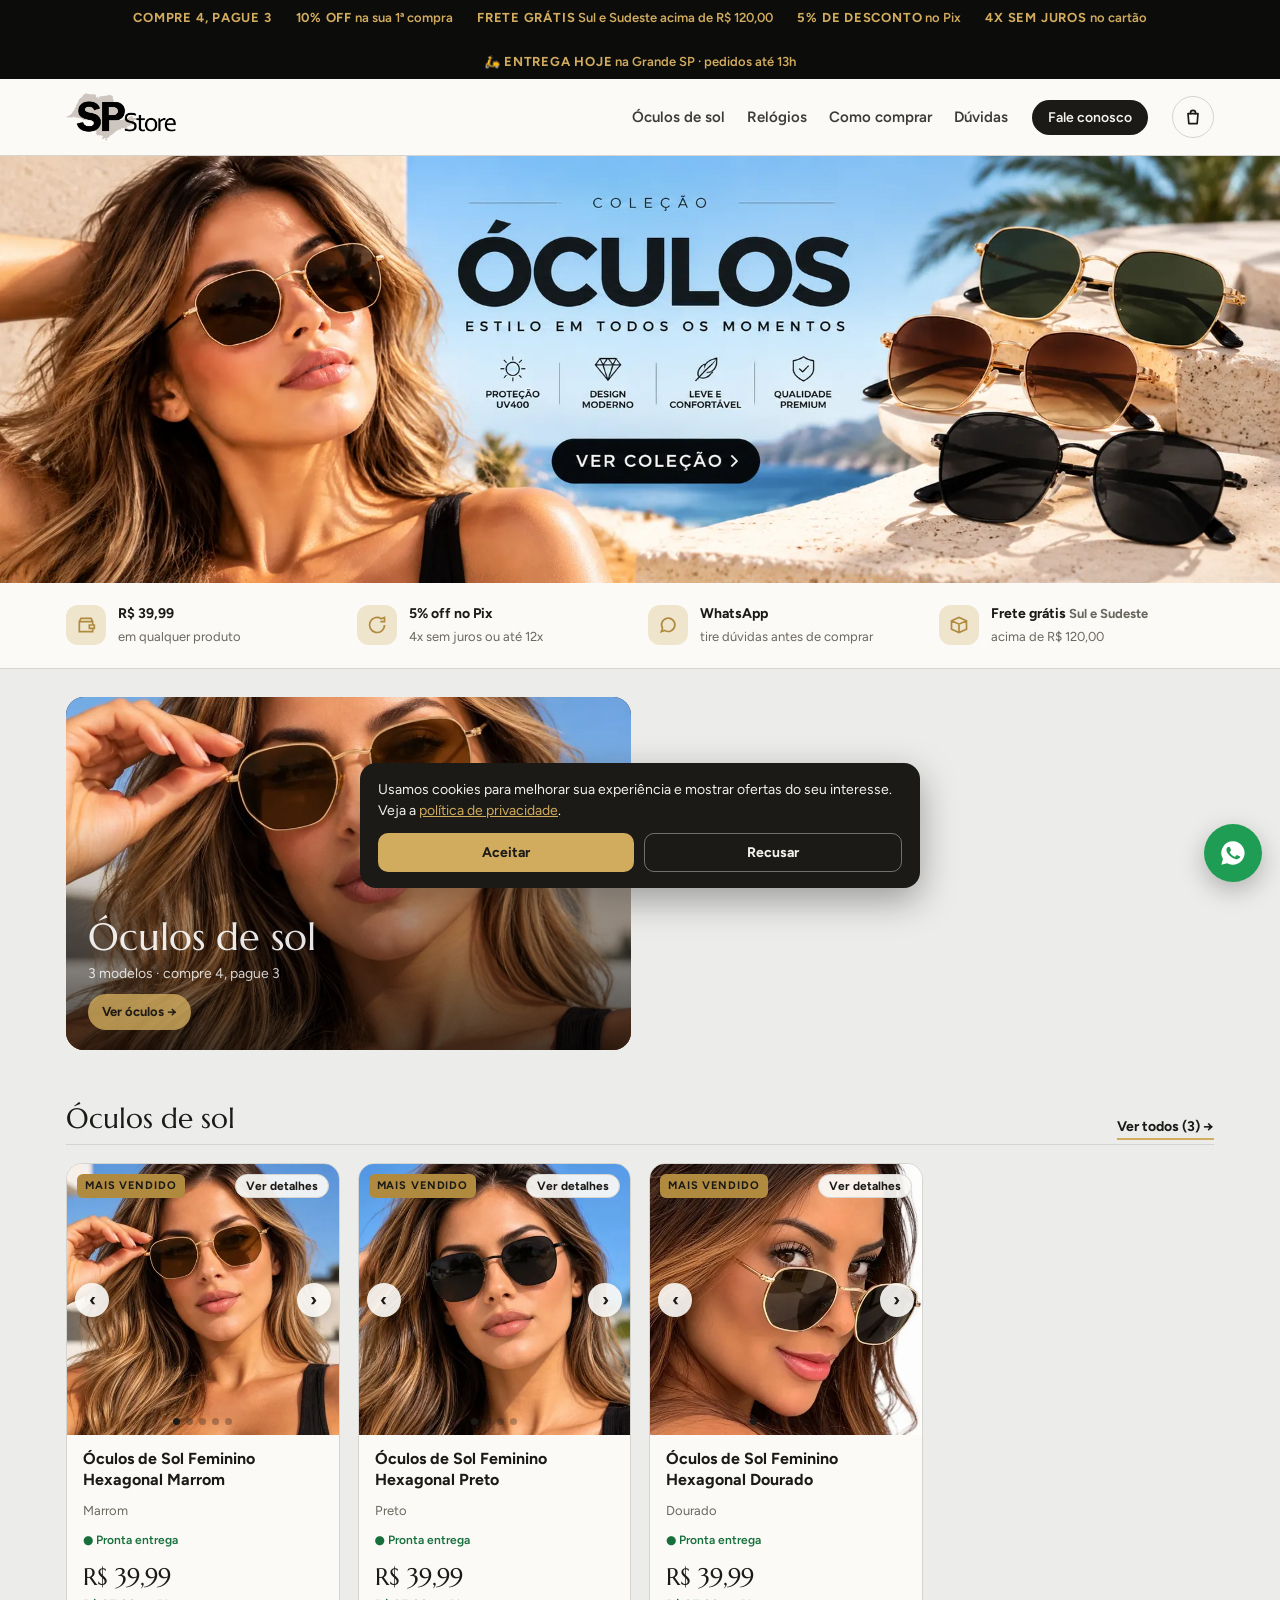
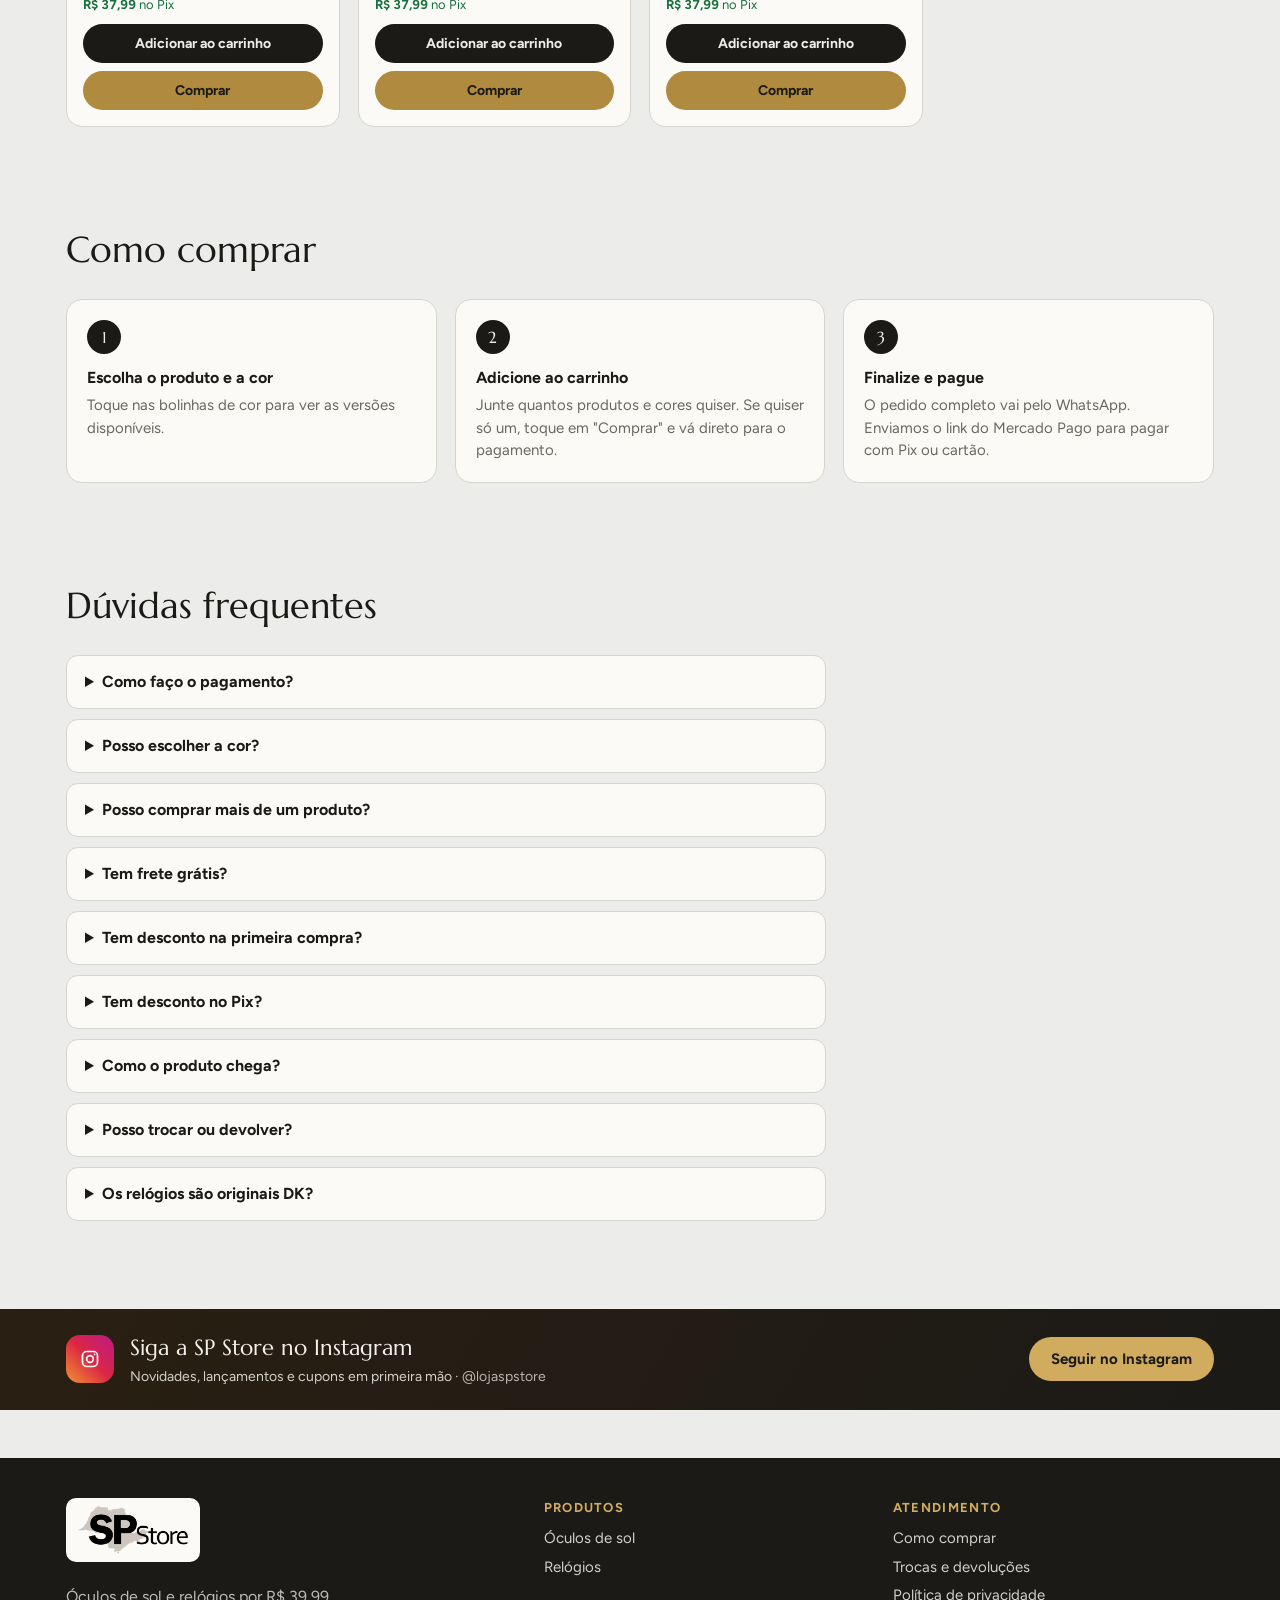
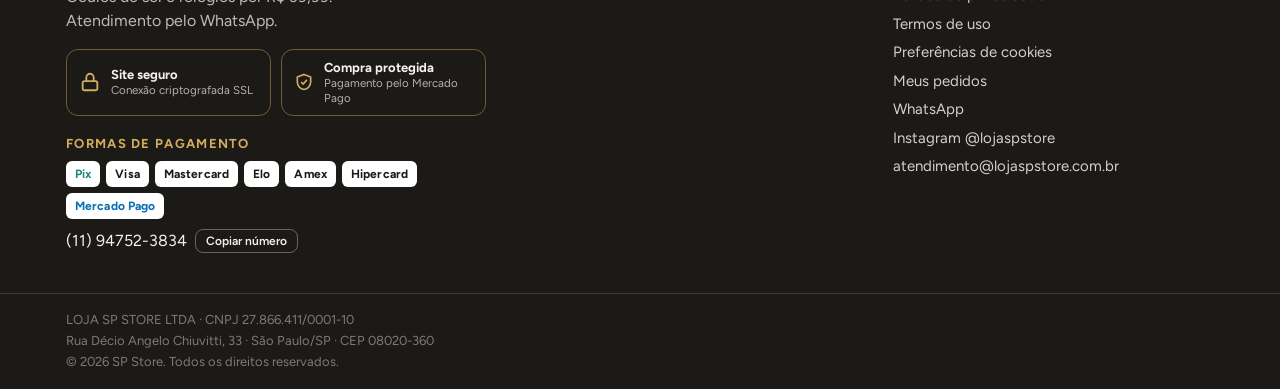
==== commit c7af7383: "10% off automático na 1ª compra (soma com Pix, não soma com Compre 4 pague 3) Co-Authored-By: Claude" ====
--- a/index.html
+++ b/index.html
@@ -400,6 +400,7 @@
 <div class="topo-fixo">
 <div class="ticker"><div class="wrap">
   <span class="js-promo-on"><b class="js-promo">Compre 4, pague 3</b></span>
+  <span><b>10% off</b> na sua 1ª compra</span>
   <span class="js-fg-on"><b>Frete grátis</b><span class="js-fg-reg"> Sul e Sudeste</span> acima de <span class="js-fg">R$ 120,00</span></span>
   <span class="js-pix-on"><b><span class="js-pixp">5</span>% de desconto</b> no Pix</span>
   <span class="js-parc-on"><b class="js-parc3">4x sem juros</b> no cartão</span>
@@ -493,6 +494,7 @@
     <details><summary>Posso escolher a cor?</summary><p>Sim. Toque nas bolinhas de cor no produto e a cor escolhida vai junto para o carrinho e para a mensagem do WhatsApp.</p></details>
     <details><summary>Posso comprar mais de um produto?</summary><p>Sim. Adicione tudo ao carrinho, ajuste as quantidades e finalize o pedido de uma vez pelo WhatsApp.</p></details>
     <details><summary>Tem frete grátis?</summary><p>Sim! Para entregas<span class="js-fg-reg"> no <b>Sul e Sudeste</b></span>, o frete é grátis em compras acima de <span class="js-fg">R$ 120,00</span>. Nos outros casos, o valor é calculado pelo seu CEP na finalização, com Correios ou Jadlog.</p></details>
+    <details><summary>Tem desconto na primeira compra?</summary><p>Sim, 10% de desconto em todos os produtos na sua primeira compra no site. É automático: o desconto aparece no resumo do pedido assim que você entra na sua conta, sem precisar de cupom. Soma com o desconto do Pix, mas não vale junto com o Compre 4, pague 3 (fica o que der mais desconto para você).</p></details>
     <details class="js-pix-on"><summary>Tem desconto no Pix?</summary><p>Sim, <span class="js-pixp">5</span>% de desconto nos produtos pagando com Pix. O desconto já aparece na hora do pagamento.</p></details>
     <details><summary>Como o produto chega?</summary><p>Cada item vai em caixa protegida, pelos Correios ou Jadlog. Você escolhe a entrega na finalização e recebe o código de rastreio por e-mail e em "Minha conta".</p></details>
     <details><summary>Posso trocar ou devolver?</summary><p>Sim. Você tem até 7 dias depois de receber para trocar ou devolver, e 90 dias em caso de defeito. Veja a <a href="/trocas.html">política de trocas e devoluções</a>.</p></details>
@@ -654,6 +656,7 @@
   if(PIXP>0)l.push(`<li><b>${PIXP}% off no Pix</b> · ${brl(precoPix(p.preco))}</li>`);
   l.push(PSJ>1?`<li>Ou <b>${PSJ}x de ${brl(Math.floor(p.preco/PSJ*100)/100)} sem juros</b> no cartão (ou até 12x)</li>`:`<li>Ou em até <b>12x no cartão</b></li>`);
   if(PLEVE>=2&&promoVale(p.categoria))l.push(`<li><b>Compre ${PLEVE}, pague ${PLEVE-1}</b> · o ${PLEVE}º ${promoItem()} sai grátis${PCAT==="todos"?" (vale misturar óculos e relógios)":""}</li>`);
+  l.push(`<li><b>10% off na 1ª compra</b> · desconto automático no pagamento${PLEVE>=2&&promoVale(p.categoria)?` (não soma com o Compre ${PLEVE}, pague ${PLEVE-1})`:""}</li>`);
   if(FGA>0)l.push(`<li><b>Frete grátis${FGREG?" "+FGREG:""}</b> em compras acima de ${brl(FGA)}</li>`);
   if(MOTO)l.push(`<li><b>🛵 Entrega hoje</b> na Grande SP por ${brl(MOTO)} · pedidos até ${MOTOC}</li>`);
   l.push(`<li>Troca ou devolução em até <b>7 dias</b> · <a href="/trocas.html">ver política</a></li>`);
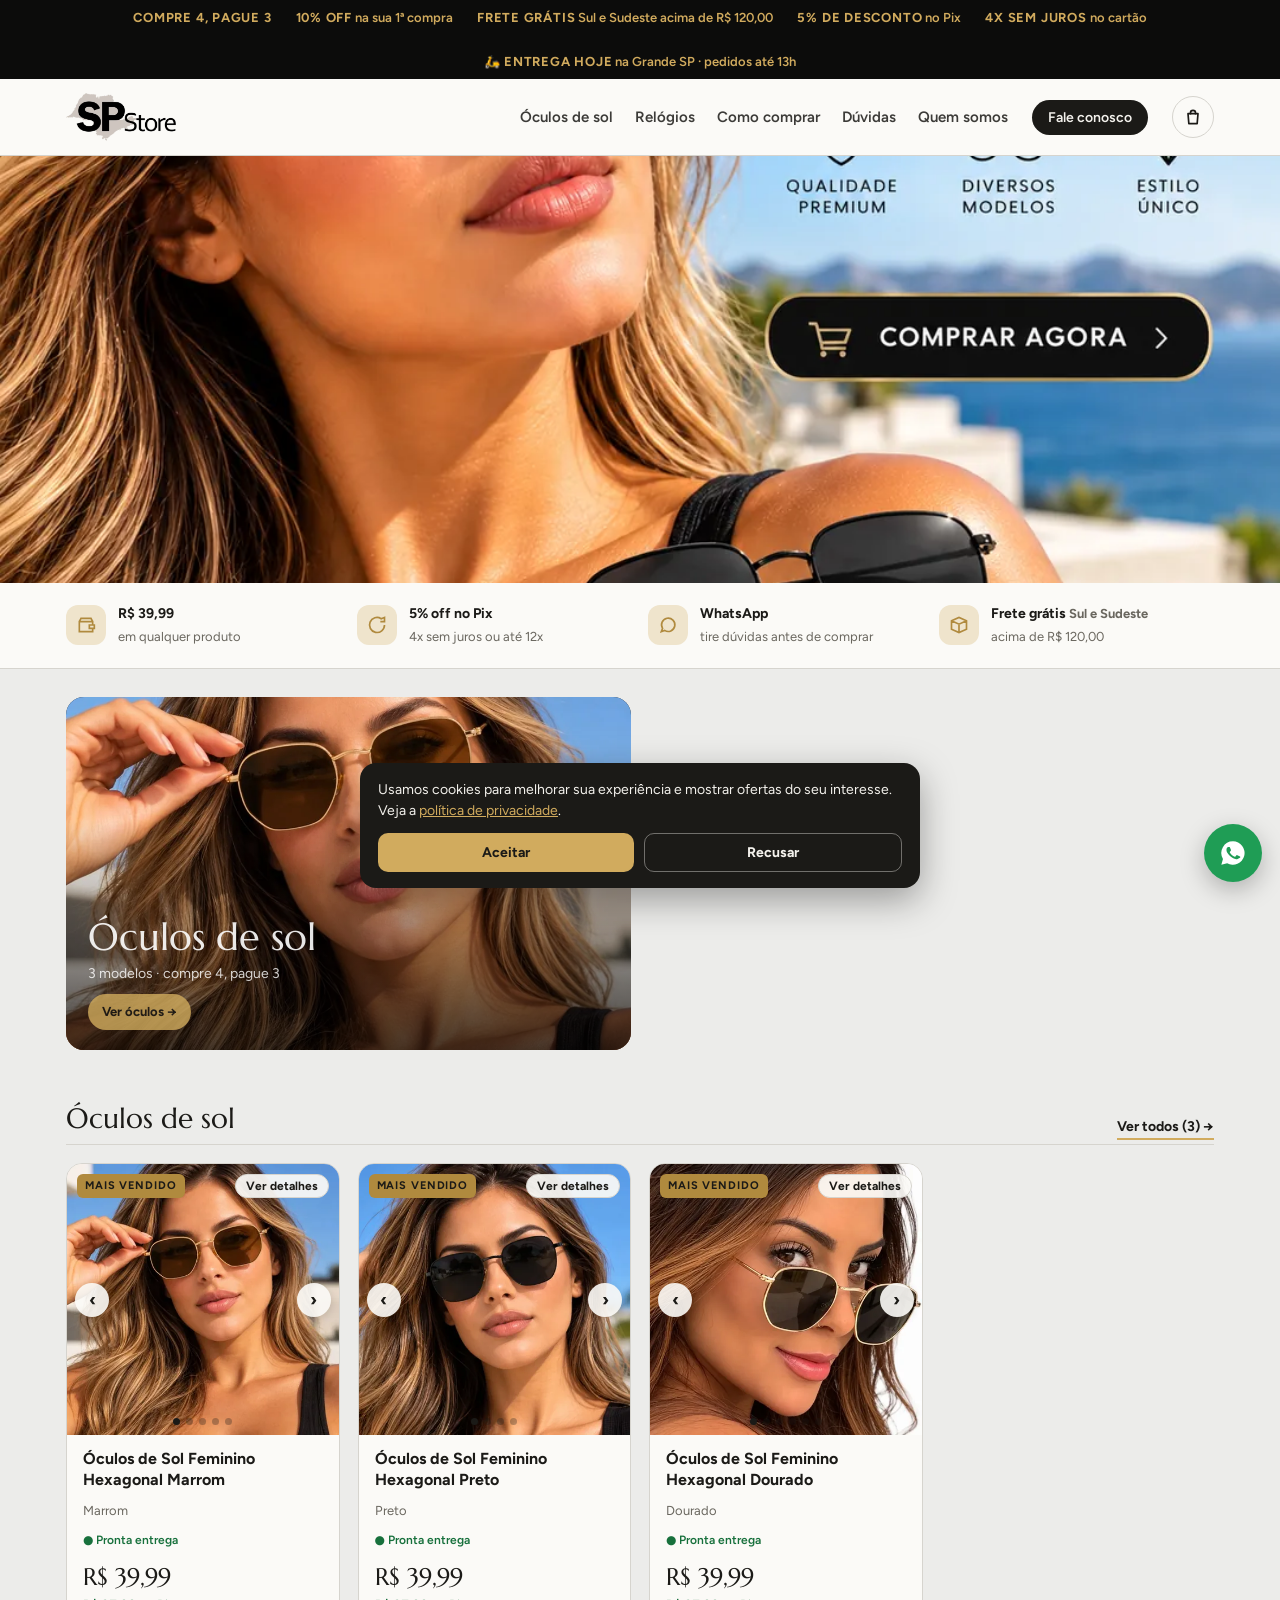
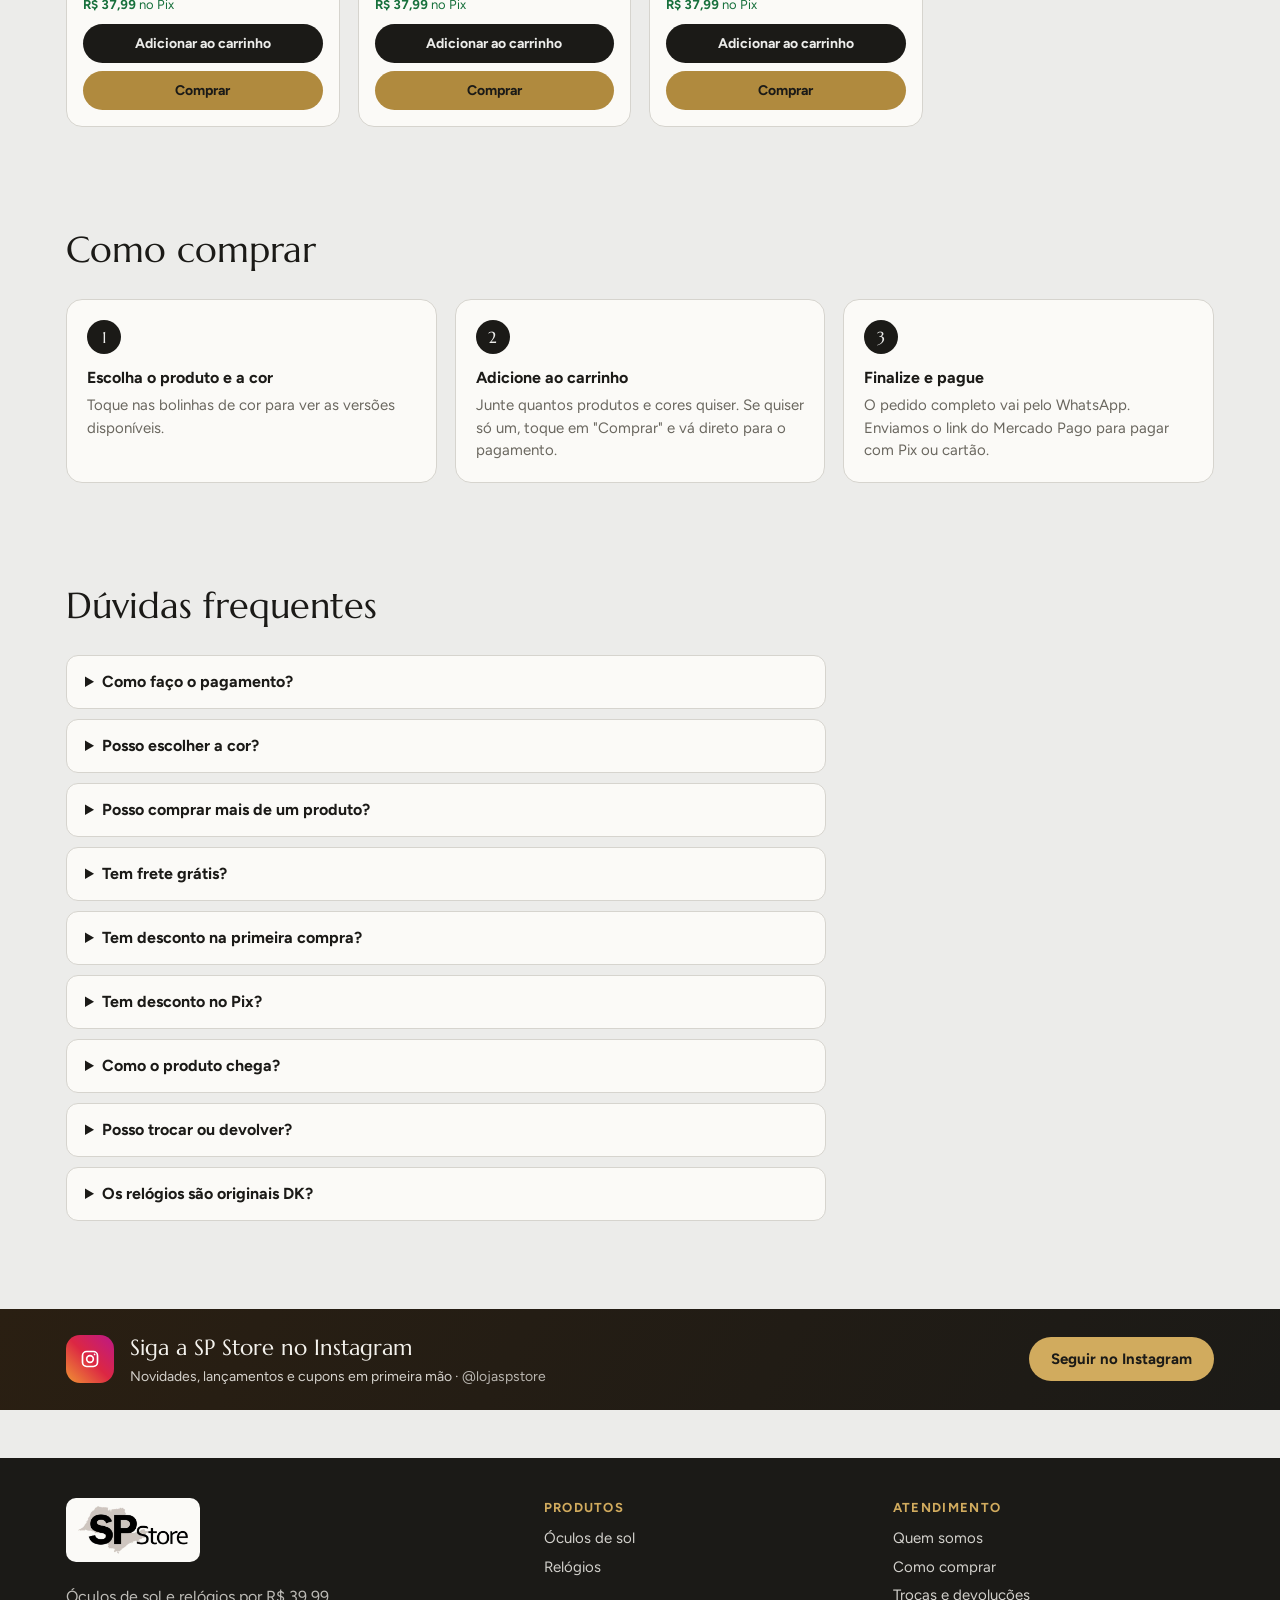
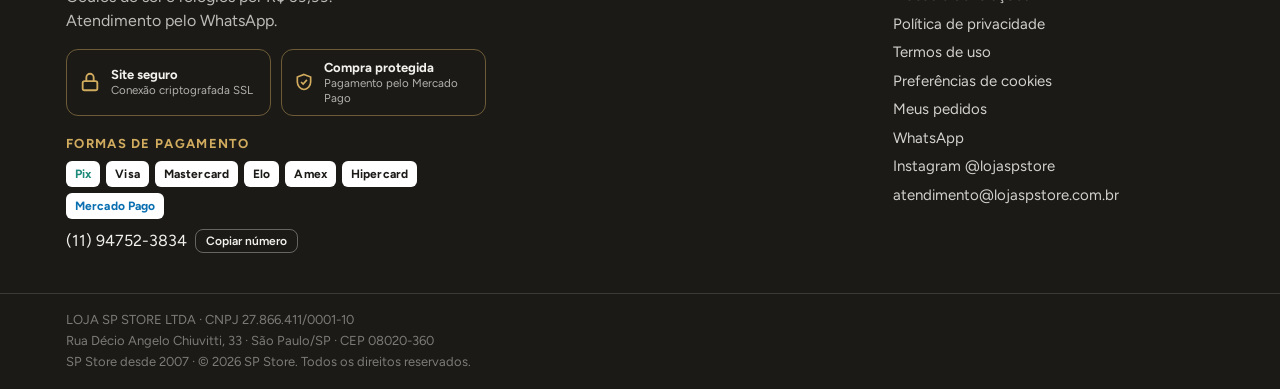
==== commit 5ffc40ae: "Página Quem somos (desde 2007) com links no menu, rodapés e sitemap Co-Authored-By: Claude Opus 5.5 " ====
--- a/index.html
+++ b/index.html
@@ -7,7 +7,7 @@
 <link rel="icon" href="/favicon.ico" sizes="48x48">
 <link rel="icon" type="image/png" href="/img/icone-192.png" sizes="192x192">
 <link rel="apple-touch-icon" href="/img/icone-180.png">
-<script type="application/ld+json">{"@context": "https://schema.org", "@graph": [{"@type": "Organization", "@id": "https://lojaspstore.com.br/#loja", "name": "SP Store", "alternateName": ["Loja SP Store", "SPSTORE"], "legalName": "LOJA SP STORE LTDA", "url": "https://lojaspstore.com.br/", "logo": "https://lojaspstore.com.br/img/icone-192.png", "image": "https://lojaspstore.com.br/img/logo.png", "email": "atendimento@lojaspstore.com.br", "telephone": "+55-11-94752-3834", "taxID": "27.866.411/0001-10", "address": {"@type": "PostalAddress", "streetAddress": "Rua Décio Angelo Chiuvitti, 33", "addressLocality": "São Paulo", "addressRegion": "SP", "postalCode": "08020-360", "addressCountry": "BR"}, "sameAs": ["https://www.instagram.com/lojaspstore/"]}, {"@type": "WebSite", "@id": "https://lojaspstore.com.br/#site", "name": "SP Store", "alternateName": "Loja SP Store", "url": "https://lojaspstore.com.br/", "inLanguage": "pt-BR", "publisher": {"@id": "https://lojaspstore.com.br/#loja"}}]}</script>
+<script type="application/ld+json">{"@context": "https://schema.org", "@graph": [{"@type": "Organization", "@id": "https://lojaspstore.com.br/#loja", "name": "SP Store", "alternateName": ["Loja SP Store", "SPSTORE"], "legalName": "LOJA SP STORE LTDA", "foundingDate": "2007", "url": "https://lojaspstore.com.br/", "logo": "https://lojaspstore.com.br/img/icone-192.png", "image": "https://lojaspstore.com.br/img/logo.png", "email": "atendimento@lojaspstore.com.br", "telephone": "+55-11-94752-3834", "taxID": "27.866.411/0001-10", "address": {"@type": "PostalAddress", "streetAddress": "Rua Décio Angelo Chiuvitti, 33", "addressLocality": "São Paulo", "addressRegion": "SP", "postalCode": "08020-360", "addressCountry": "BR"}, "sameAs": ["https://www.instagram.com/lojaspstore/"]}, {"@type": "WebSite", "@id": "https://lojaspstore.com.br/#site", "name": "SP Store", "alternateName": "Loja SP Store", "url": "https://lojaspstore.com.br/", "inLanguage": "pt-BR", "publisher": {"@id": "https://lojaspstore.com.br/#loja"}}]}</script>
 <meta property="og:title" content="SP Store · Óculos de sol e relógios femininos">
 <meta property="og:description" content="Compre 4 e pague 3 · 5% off no Pix · Frete grátis Sul e Sudeste acima de R$ 120">
 <meta property="og:image" content="https://lojaspstore.com.br/img/coleção-óculos_-estilo-ao-sol.webp">
@@ -415,6 +415,7 @@
     <a href="#como-comprar">Como comprar</a>
     <template id="kit-oculto-menu"><a href="#combo">Kits</a></template><!-- KIT oculto: para voltar, tire o link de dentro do <template> -->
     <a href="#duvidas">Dúvidas</a>
+    <a href="/quem-somos.html">Quem somos</a>
   </nav>
   <a class="cart-btn" href="https://wa.me/5511947523834?text=Ol%C3%A1!%20Vim%20pelo%20site%20da%20SP%20Store." target="_blank" rel="noopener">Fale conosco</a>
   <a class="acct so-site" id="acct" href="/conta.html" aria-label="Minha conta" title="Minha conta"><svg width="20" height="20" viewBox="0 0 24 24" fill="none" stroke="currentColor" stroke-width="2" stroke-linecap="round" stroke-linejoin="round"><circle cx="12" cy="8" r="4"/><path d="M4 21a8 8 0 0 1 16 0"/></svg></a>
@@ -527,6 +528,7 @@
       <li><a href="/relogios">Relógios</a></li>
     </ul></div>
     <div><h3>Atendimento</h3><ul>
+      <li><a href="/quem-somos.html">Quem somos</a></li>
       <li><a href="#como-comprar">Como comprar</a></li>
       <li><a href="/trocas.html">Trocas e devoluções</a></li>
       <li><a href="/privacidade.html">Política de privacidade</a></li>
@@ -538,7 +540,7 @@
       <li><a class="js-mail" href="mailto:atendimento@lojaspstore.com.br">atendimento@lojaspstore.com.br</a></li>
     </ul></div>
   </div>
-  <div class="legal"><div class="wrap"><span class="empresa"><span class="js-razao">LOJA SP STORE LTDA</span> · CNPJ <span class="js-cnpj">27.866.411/0001-10</span><br><span class="js-end">Rua Décio Angelo Chiuvitti, 33 · São Paulo/SP · CEP 08020-360</span><br>© 2026 SP Store. Todos os direitos reservados.</span></div></div>
+  <div class="legal"><div class="wrap"><span class="empresa"><span class="js-razao">LOJA SP STORE LTDA</span> · CNPJ <span class="js-cnpj">27.866.411/0001-10</span><br><span class="js-end">Rua Décio Angelo Chiuvitti, 33 · São Paulo/SP · CEP 08020-360</span><br>SP Store desde 2007 · © 2026 SP Store. Todos os direitos reservados.</span></div></div>
 </footer>
 
 <div class="mbar"><div>Tudo por<b class="js-preco">R$ 39,99</b></div><a class="btn btn-gold" href="#vitrine" id="mbar-cta" style="padding:10px 18px">Ver produtos</a></div>
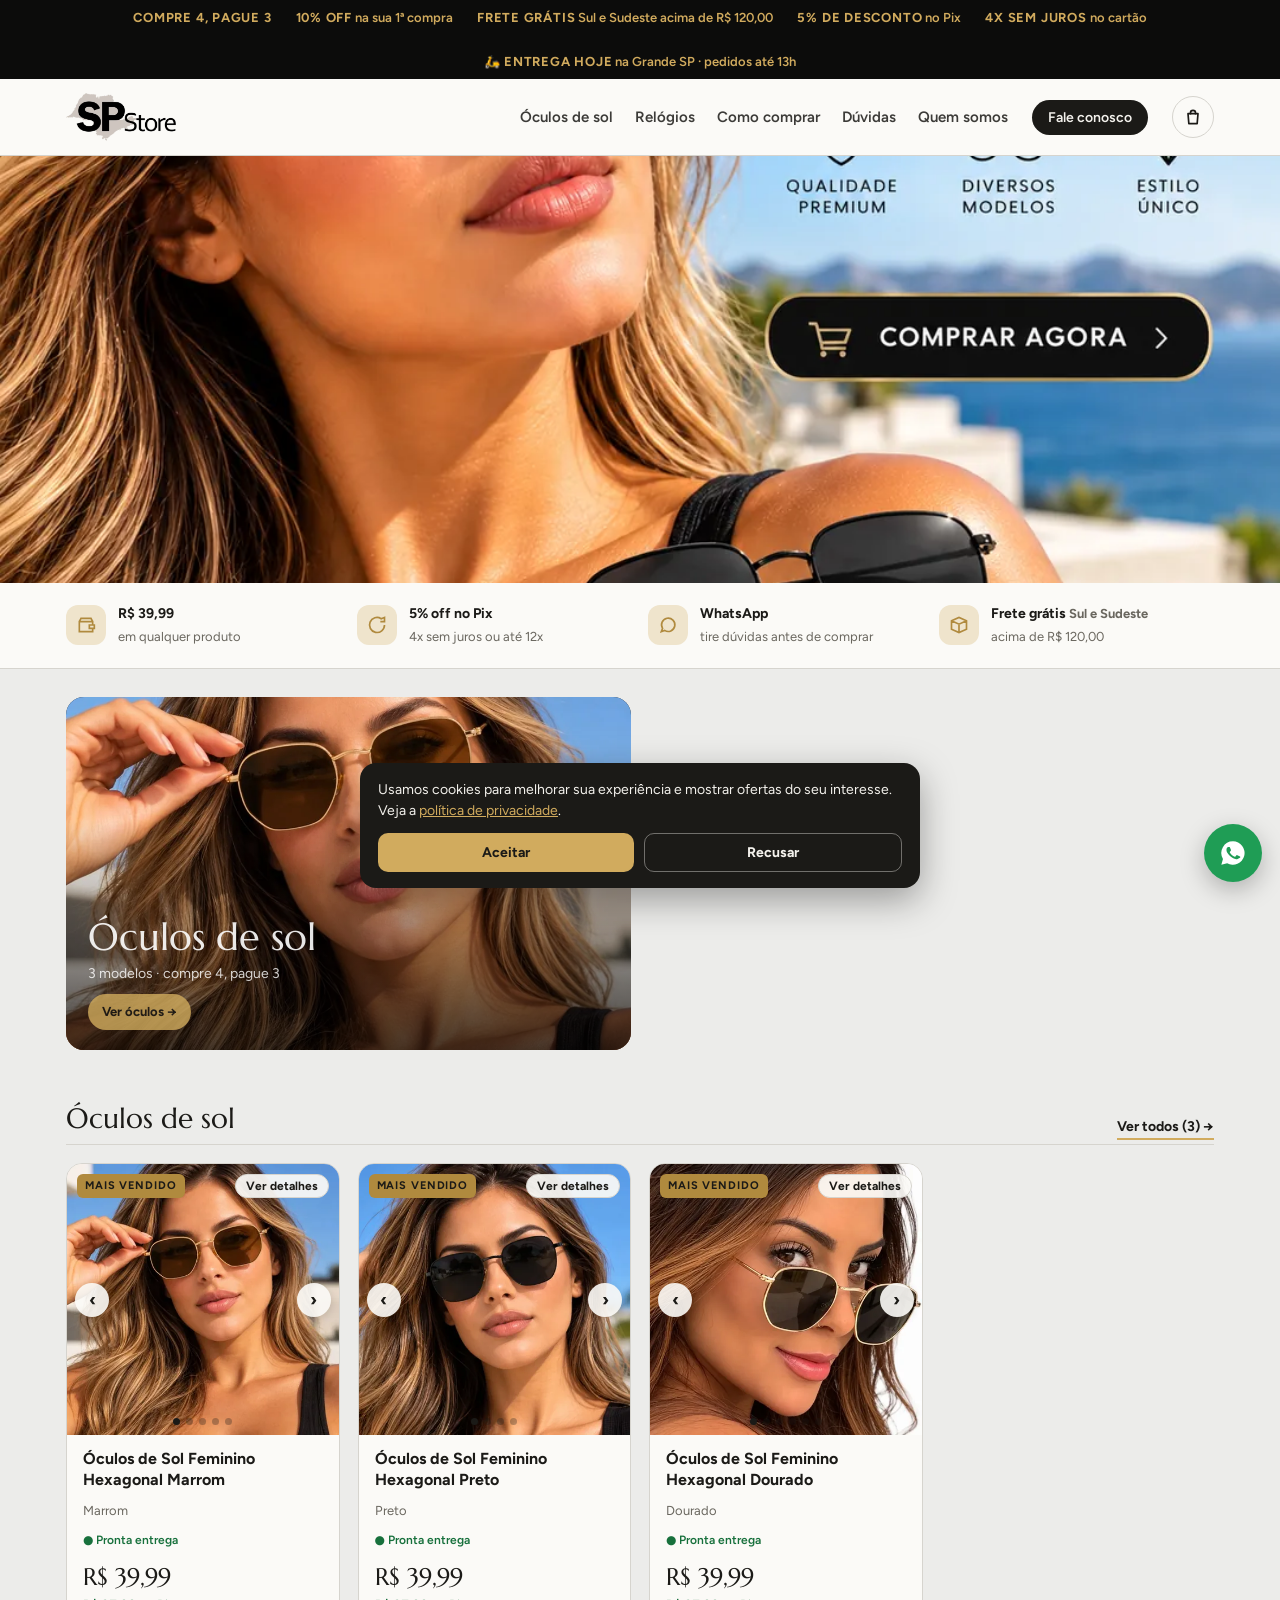
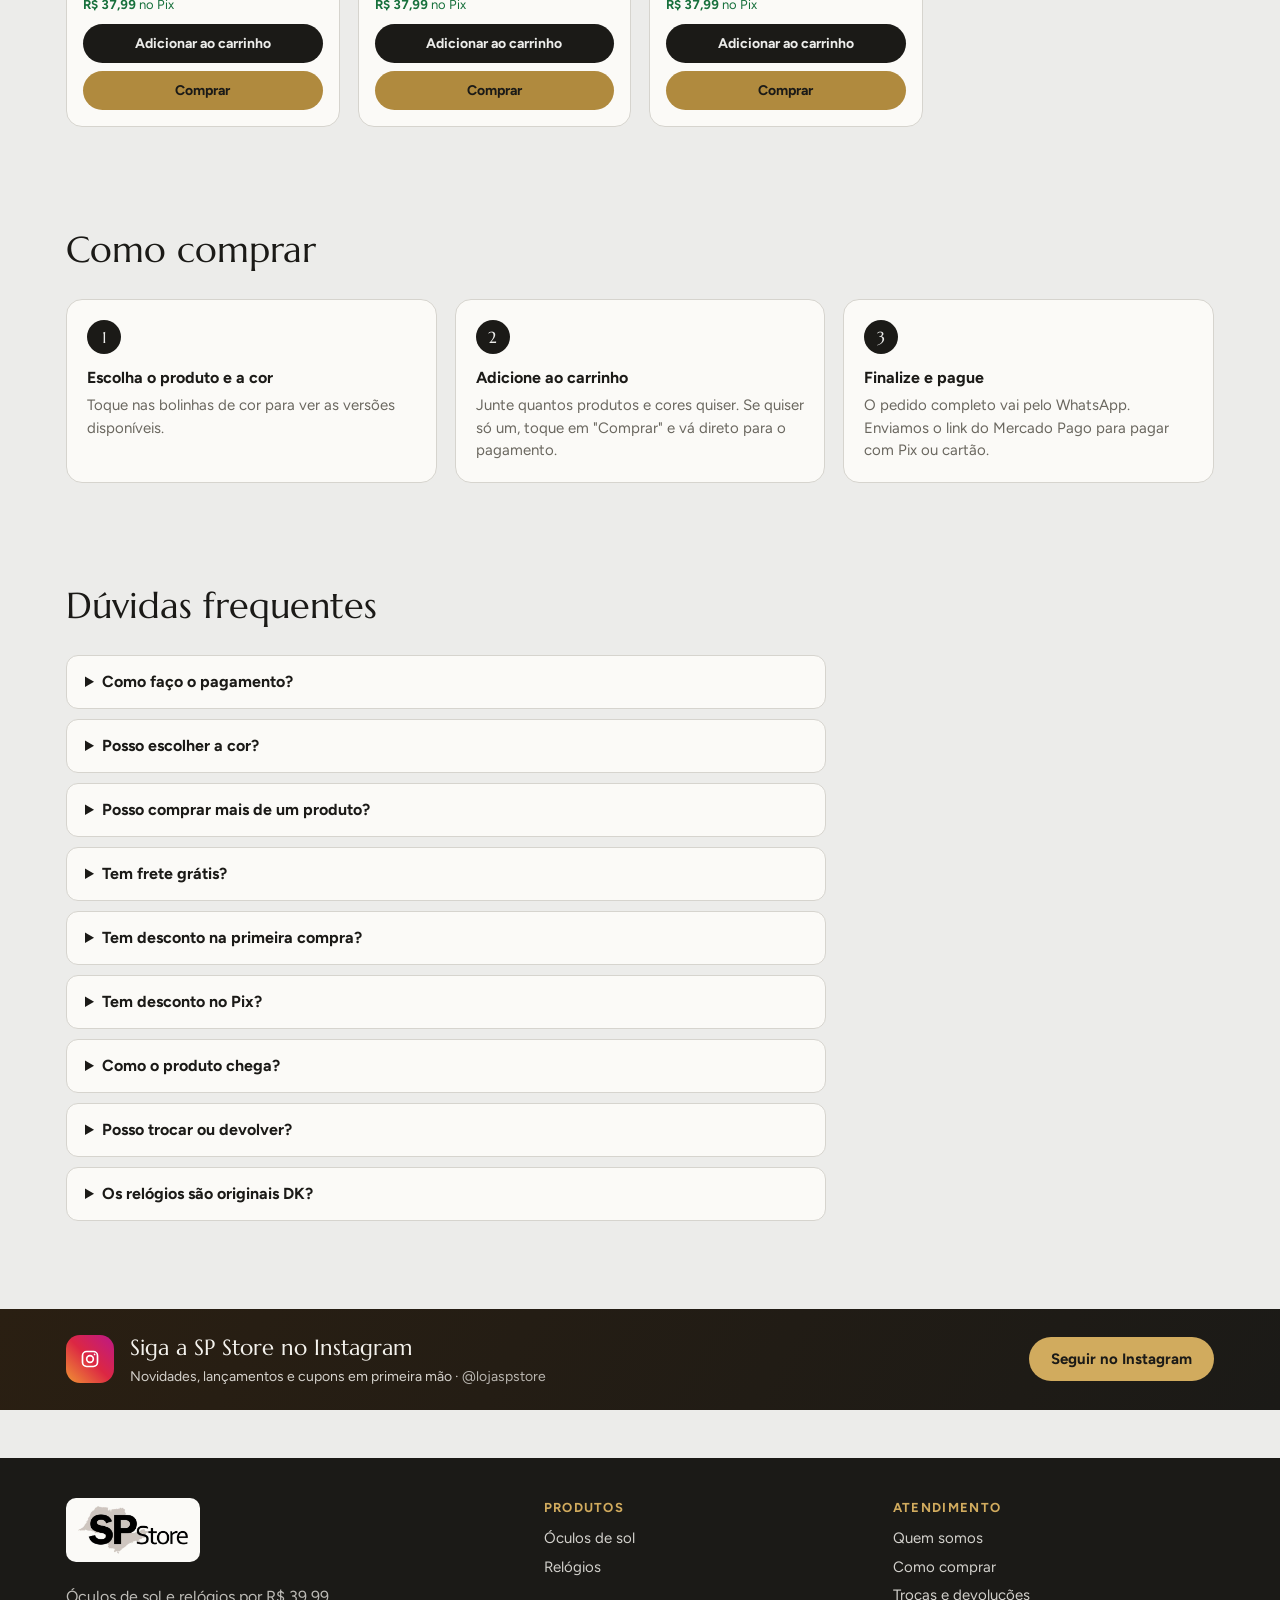
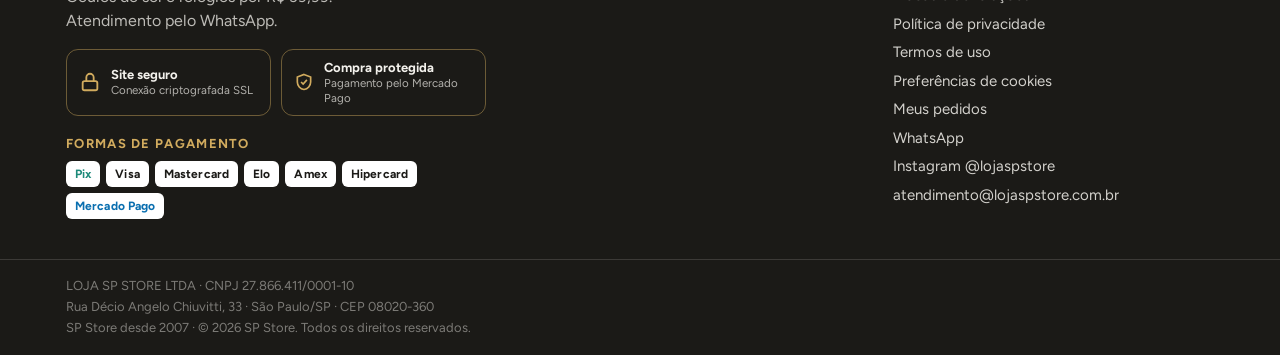
==== commit 3329cf45: "Remove número e botão Copiar número do rodapé Co-Authored-By: Claude Opus 5.5 <noreply@anthropic.com" ====
--- a/index.html
+++ b/index.html
@@ -521,7 +521,6 @@
       <ul class="pagtos" aria-label="Formas de pagamento">
         <li class="pg-pix">Pix</li><li>Visa</li><li>Mastercard</li><li>Elo</li><li>Amex</li><li>Hipercard</li><li class="pg-mp">Mercado Pago</li>
       </ul>
-      <div class="wa-num"><span id="wa-text">(11) 94752-3834</span><button class="copy" id="copy-wa" type="button">Copiar número</button></div>
     </div>
     <div><h3>Produtos</h3><ul>
       <li><a href="/oculos">Óculos de sol</a></li>
@@ -711,7 +710,6 @@
     document.getElementById("hero-img-m").srcset=bm||bd;
     document.getElementById("hero-img").hidden=false; document.querySelector("section.hero").hidden=true;
   }
-  if(L.whatsapp_exibicao) document.getElementById("wa-text").textContent=L.whatsapp_exibicao;
   document.querySelectorAll('a[href^="https://wa.me/"]').forEach(a=>{a.href=a.href.replace(/wa\.me\/\d+/,"wa.me/"+WA)});
 }
 let LOJA_CAT={}, AV={produtos:{},loja:null}, LOJA_ML={};
@@ -901,10 +899,6 @@
 }
 window.addEventListener("popstate",fromHash);
 window.addEventListener("hashchange",fromHash);
-document.getElementById("copy-wa").addEventListener("click",function(){
-  const t=document.getElementById("wa-text").textContent, btn=this;
-  navigator.clipboard.writeText(t).then(()=>{btn.textContent="Copiado"}).catch(()=>{const r=document.createRange();r.selectNodeContents(document.getElementById("wa-text"));const s=getSelection();s.removeAllRanges();s.addRange(r);btn.textContent="Selecionado"});
-});
 
 // ---------- carrinho ----------
 const CART_KEY="spstore_carrinho";
